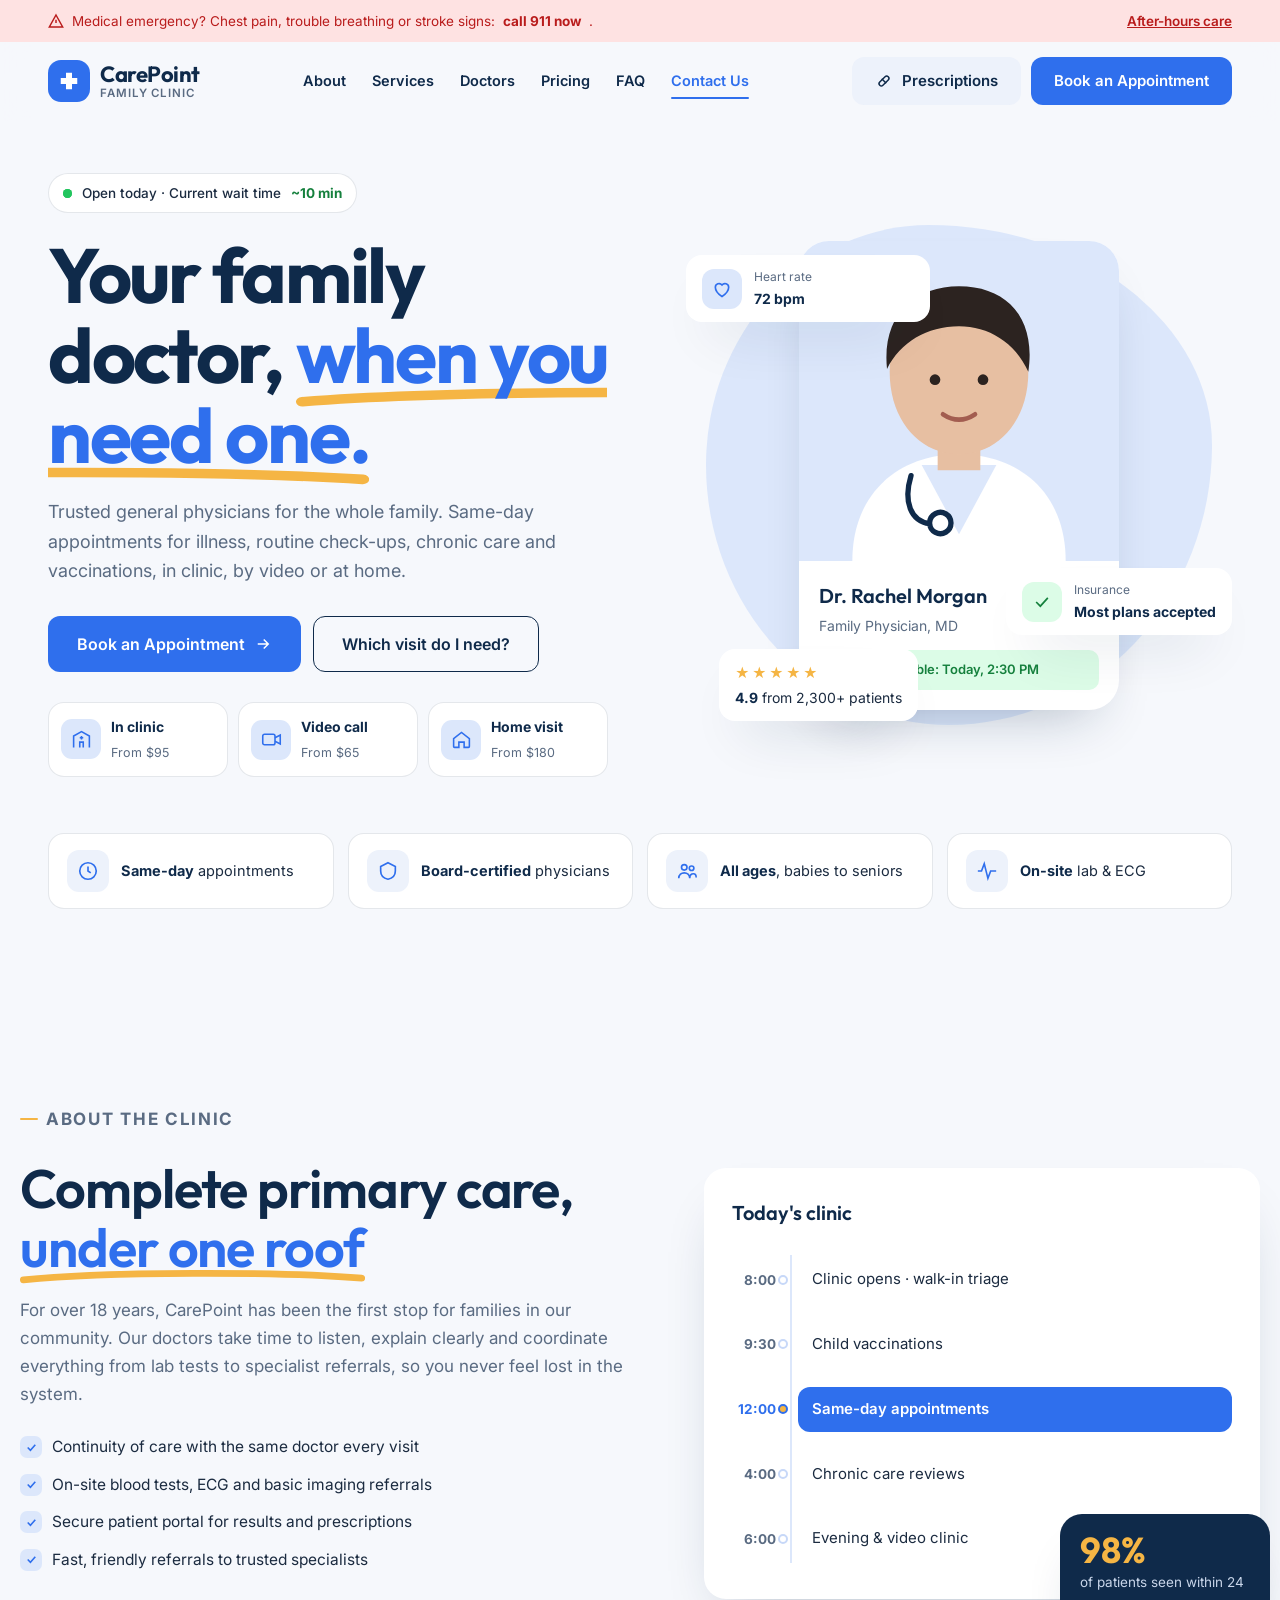
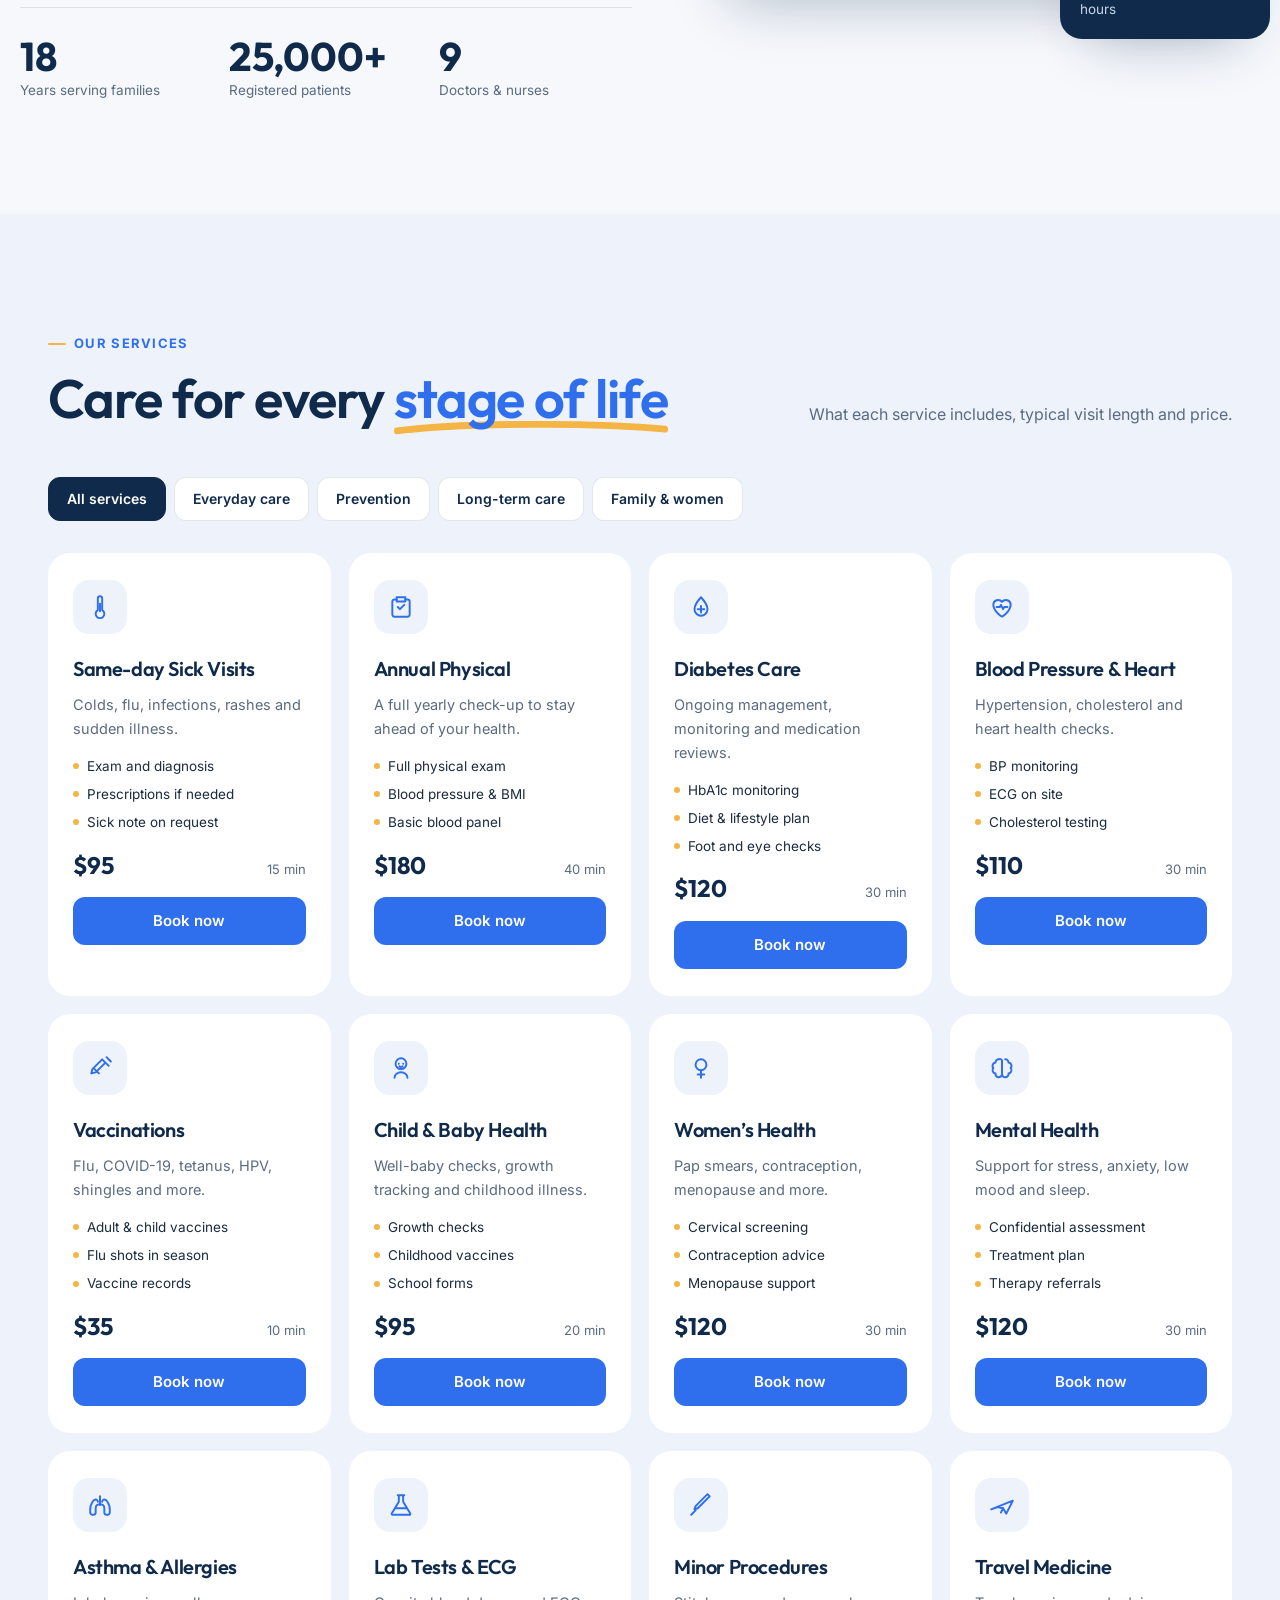
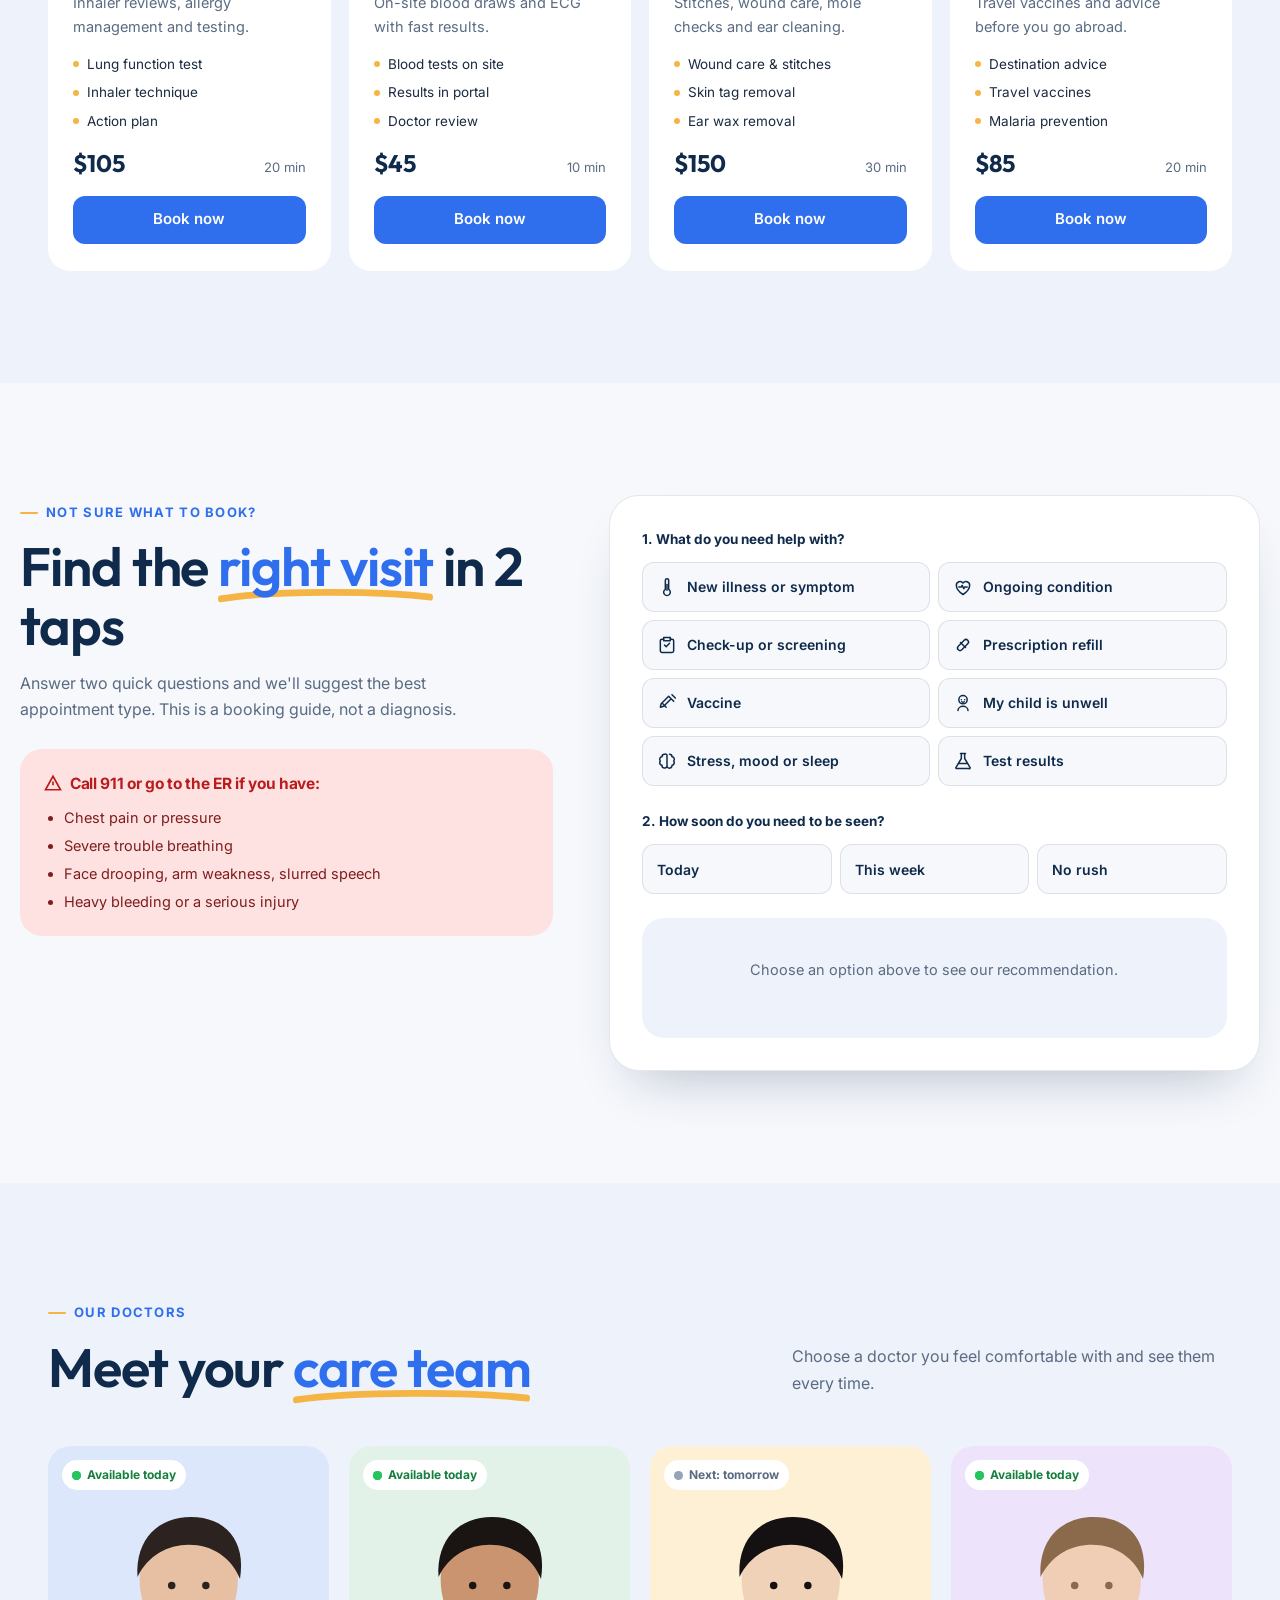
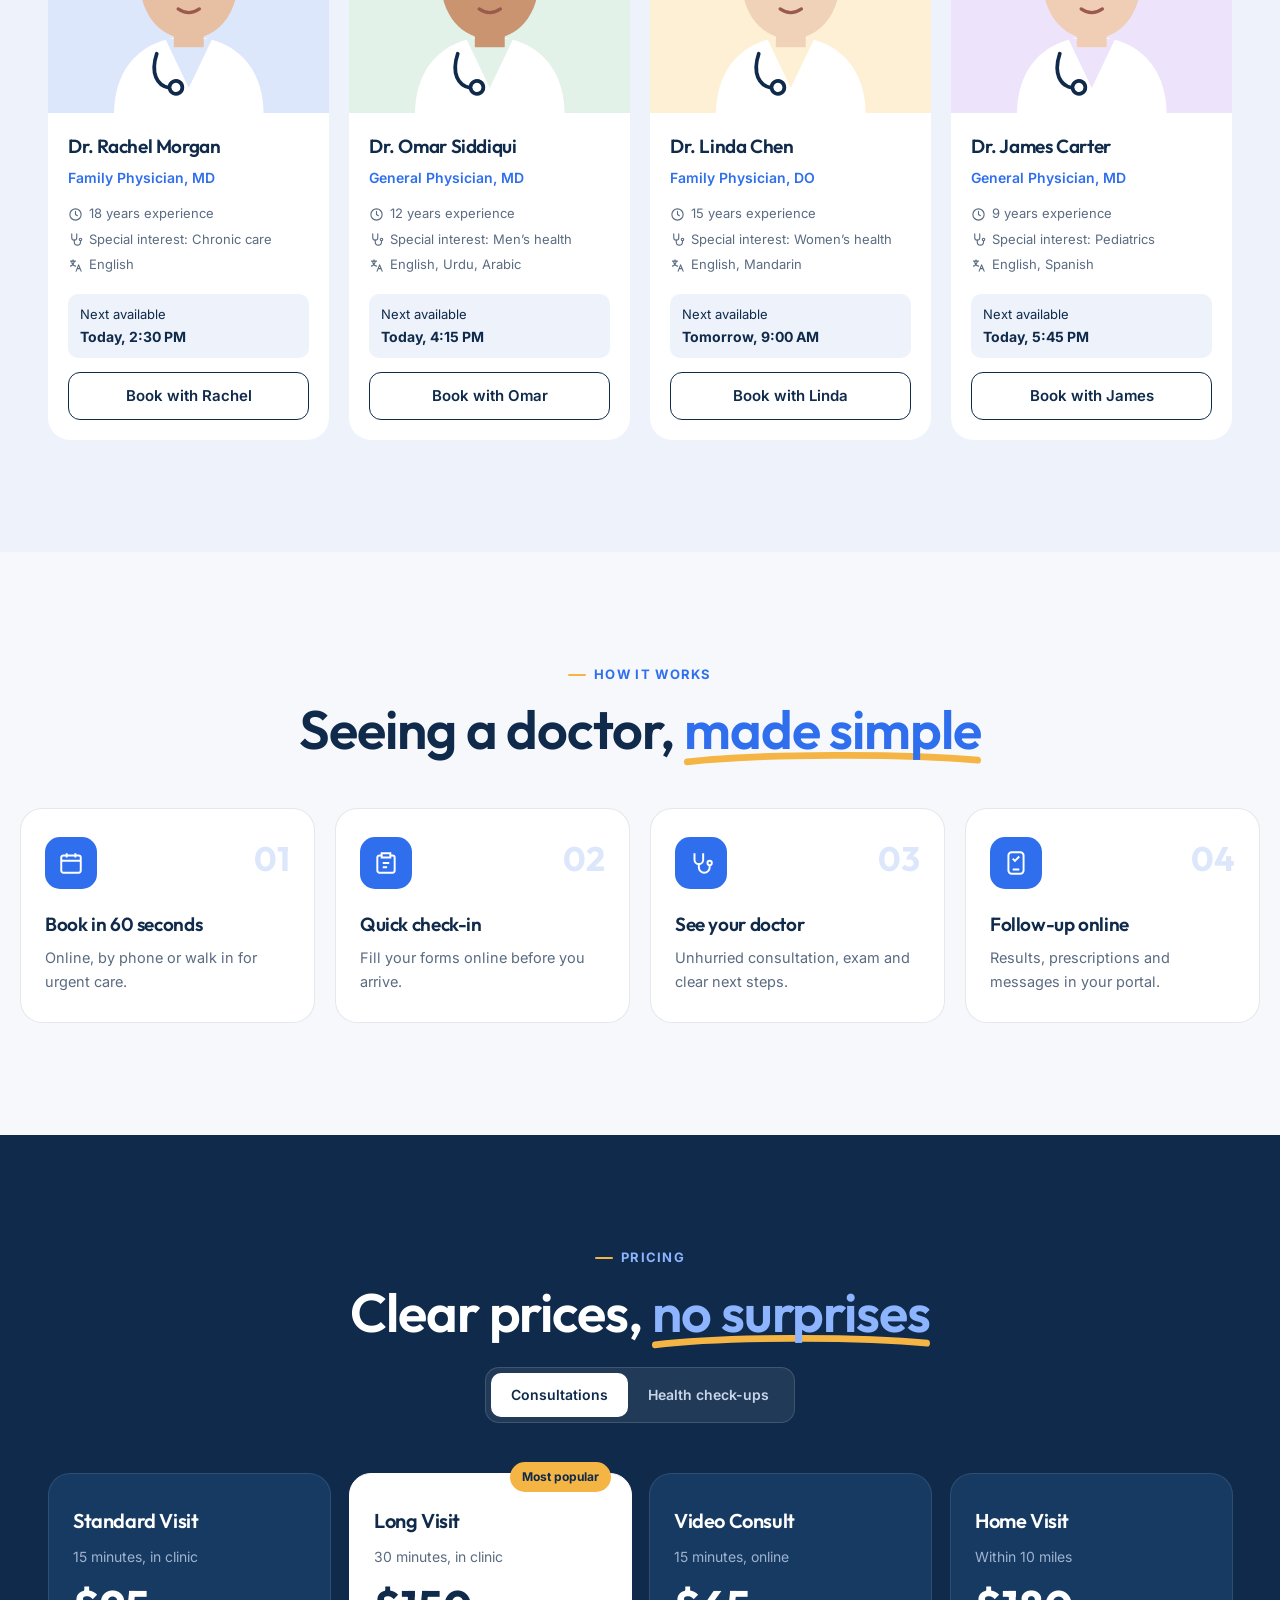
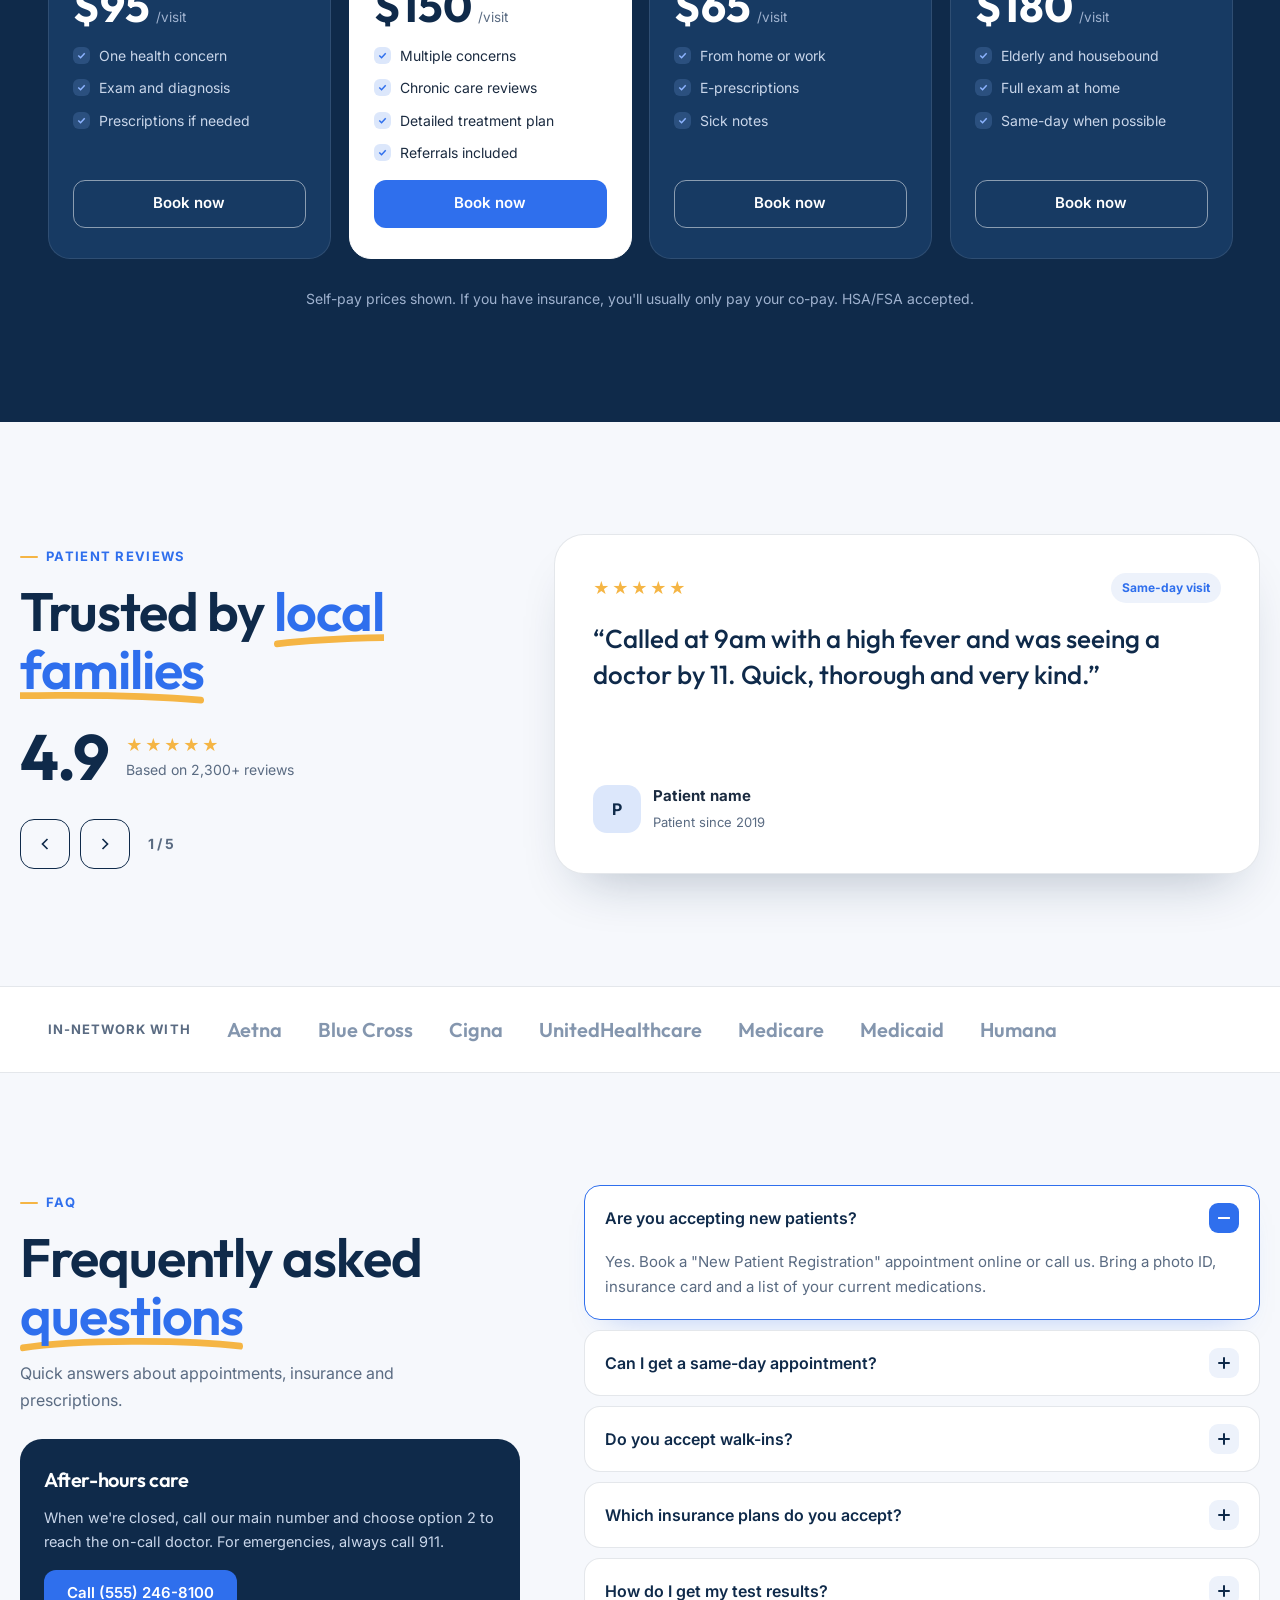
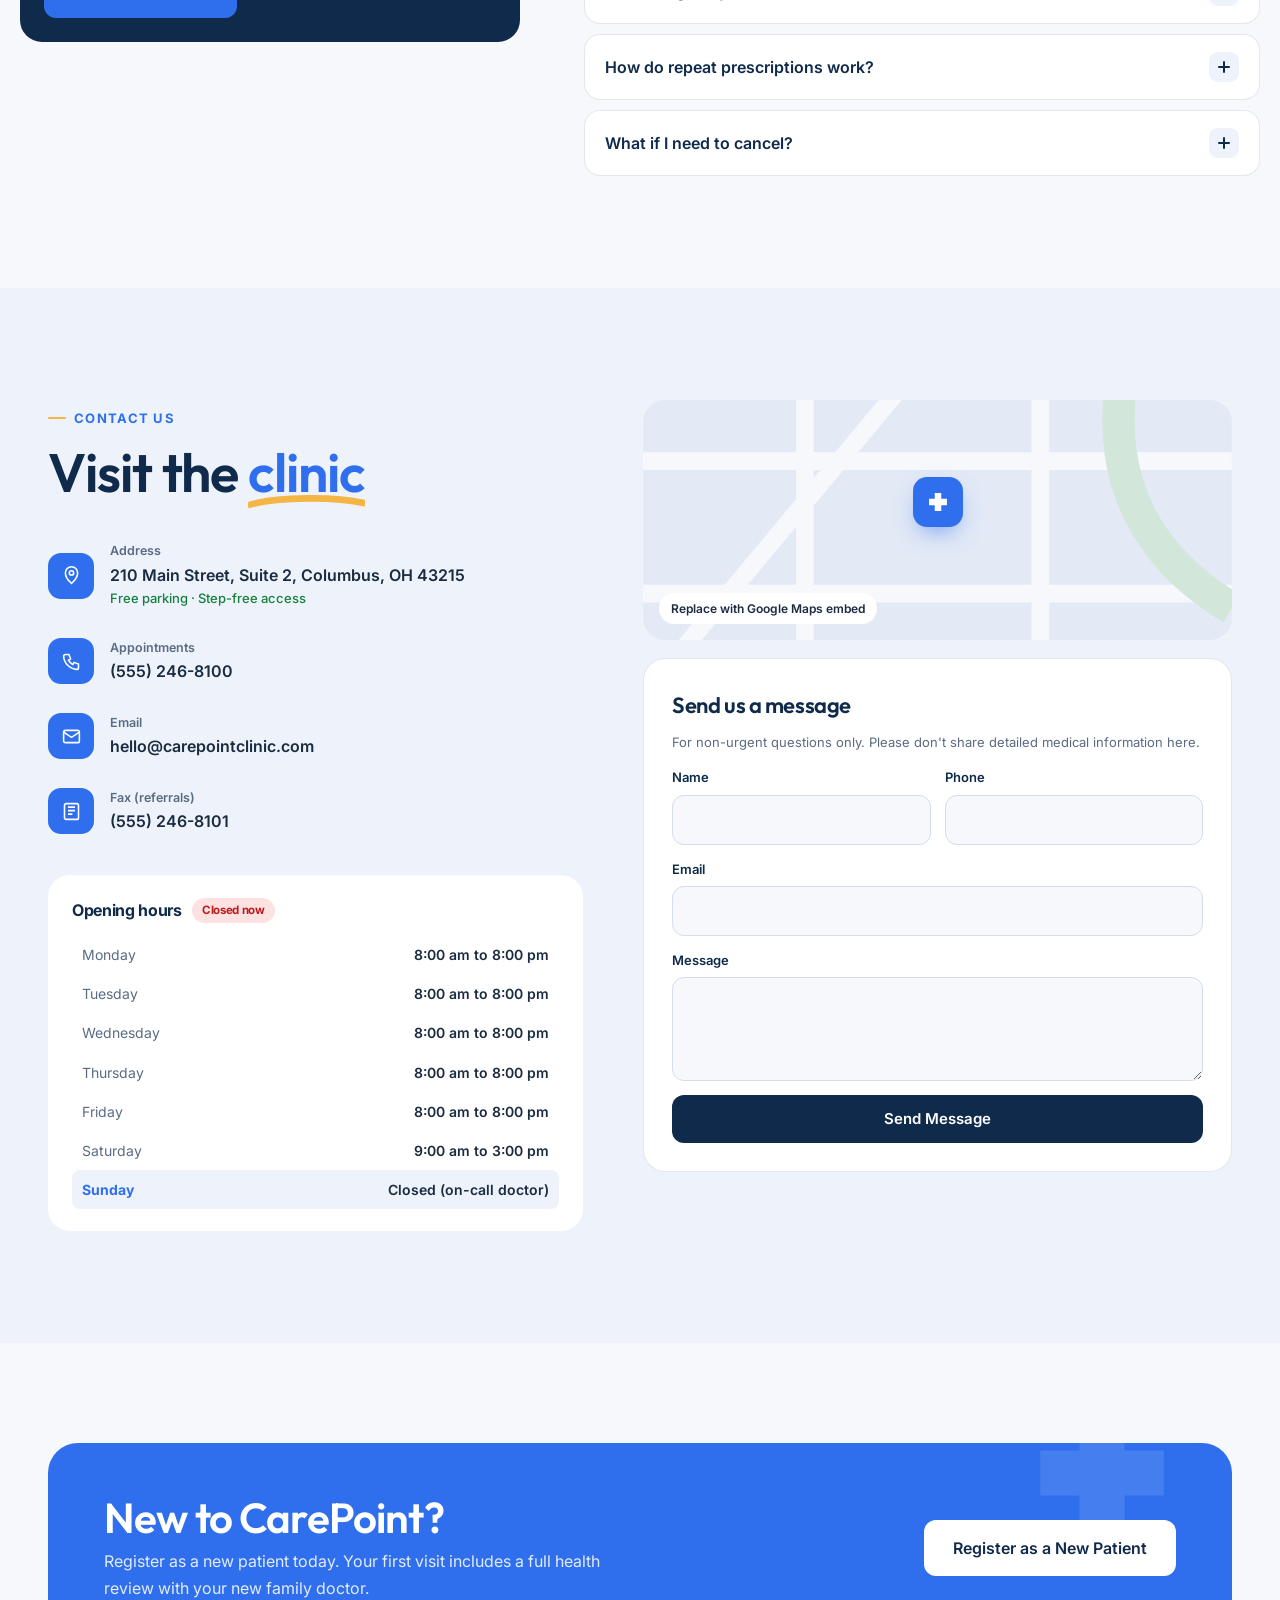
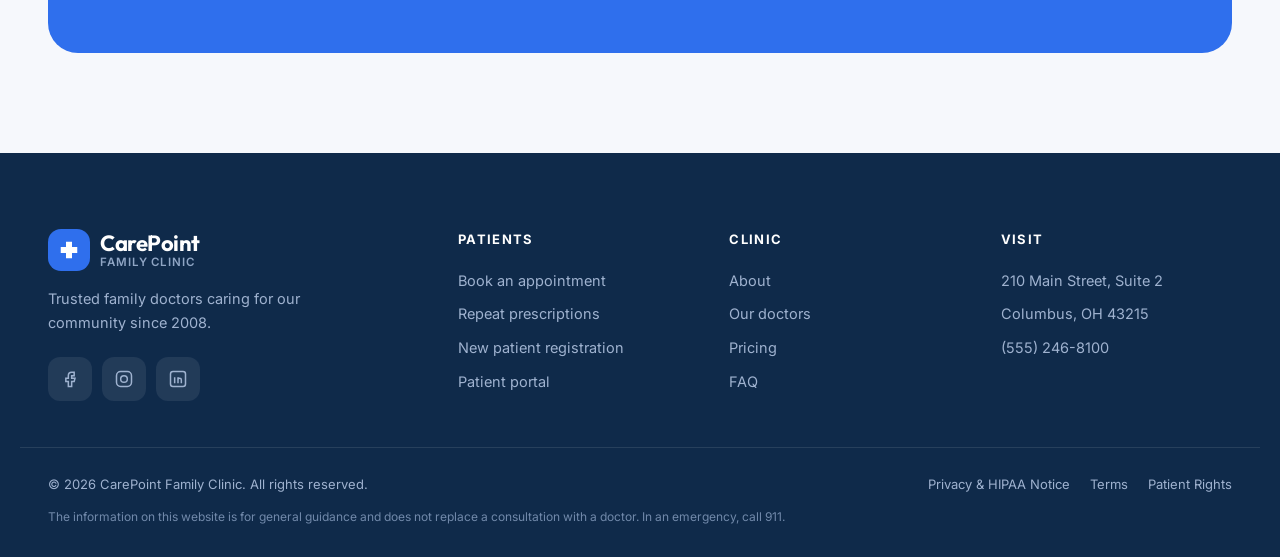
==== general-physician/index.html @ 886ba88b "Add landing pages" ====
<!doctype html>
<html lang="en">
<head>
<meta charset="utf-8">
<meta name="viewport" content="width=device-width, initial-scale=1">
<title>CarePoint Family Clinic | General Physician &amp; Family Doctor</title>
<meta name="description" content="Trusted family doctors for check-ups, illness, chronic conditions, vaccinations and health screenings. Same-day, video and home visit appointments.">
<meta name="theme-color" content="#0F2A4A">
<meta property="og:title" content="CarePoint Family Clinic | Your family doctor, when you need one">
<meta property="og:description" content="Same-day GP appointments in clinic, by video or at home.">
<meta property="og:type" content="website">
<link rel="preconnect" href="https://fonts.googleapis.com">
<link rel="preconnect" href="https://fonts.gstatic.com" crossorigin>
<link href="https://fonts.googleapis.com/css2?family=Outfit:wght@500;600;700&family=Inter:wght@400;500;600;700&display=swap" rel="stylesheet">
<link rel="stylesheet" href="style.css">
<script type="application/ld+json">
{
  "@context": "https://schema.org",
  "@type": "MedicalClinic",
  "medicalSpecialty": "PrimaryCare",
  "name": "CarePoint Family Clinic",
  "telephone": "+1-555-246-8100",
  "email": "hello@carepointclinic.com",
  "address": {"@type": "PostalAddress","streetAddress": "210 Main Street, Suite 2","addressLocality": "Columbus","addressRegion": "OH","postalCode": "43215","addressCountry": "US"},
  "openingHours": ["Mo-Fr 08:00-20:00","Sa 09:00-15:00"],
  "priceRange": "$$"
}
</script>
</head>
<body>
<a href="#main" class="skip">Skip to content</a>

<!-- ===== EMERGENCY BAR ===== -->
<div class="ebar" role="note">
  <div class="container ebar__inner">
    <p><svg width="16" height="16" viewBox="0 0 24 24" fill="none" stroke="currentColor" stroke-width="2.2" aria-hidden="true"><path d="M12 3l10 18H2Z"/><path d="M12 10v5M12 18h.01"/></svg> Medical emergency? Chest pain, trouble breathing or stroke signs: <strong>call 911 now</strong>.</p>
    <a href="#after-hours" class="ebar__link">After-hours care</a>
  </div>
</div>

<!-- ===== NAVBAR ===== -->
<header class="nav" id="nav">
  <div class="container nav__inner">
    <a href="#top" class="logo" aria-label="CarePoint Family Clinic home">
      <span class="logo__mark" aria-hidden="true"><svg viewBox="0 0 32 32"><path d="M12 5h8v7h7v8h-7v7h-8v-7H5v-8h7Z" fill="currentColor"/></svg></span>
      <span class="logo__text">CarePoint<small>Family Clinic</small></span>
    </a>
    <nav class="menu" id="menu" aria-label="Main">
      <a href="#about">About</a>
      <a href="#services">Services</a>
      <a href="#doctors">Doctors</a>
      <a href="#packages">Pricing</a>
      <a href="#faq">FAQ</a>
      <a href="#contact">Contact Us</a>
      <div class="menu__foot">
        <button type="button" class="btn btn--blue btn--block" data-book>Book an Appointment</button>
        <button type="button" class="btn btn--line btn--block" data-rx>Request Prescription</button>
        <a href="tel:+15552468100" class="btn btn--ghost btn--block">Call (555) 246-8100</a>
      </div>
    </nav>
    <div class="nav__right">
      <button type="button" class="btn btn--ghost nav__rx" data-rx>
        <svg width="18" height="18" viewBox="0 0 24 24" fill="none" stroke="currentColor" stroke-width="2" aria-hidden="true"><rect x="4" y="9" width="16" height="6" rx="3" transform="rotate(-45 12 12)"/><path d="M9 9l6 6"/></svg>
        Prescriptions
      </button>
      <button type="button" class="btn btn--blue nav__cta" data-book>Book an Appointment</button>
      <button type="button" class="burger" id="burger" aria-label="Open menu" aria-expanded="false" aria-controls="menu"><span></span><span></span><span></span></button>
    </div>
  </div>
</header>

<main id="main">

<!-- ===== HERO ===== -->
<section class="hero" id="top">
  <div class="container hero__grid">
    <div class="hero__copy">
      <p class="status fade d1"><span class="live" aria-hidden="true"></span> Open today · Current wait time <strong id="waitTime">~15 min</strong></p>
      <h1 class="fade d2">Your family doctor, <span class="u">when you need one.</span></h1>
      <p class="lead fade d3">Trusted general physicians for the whole family. Same-day appointments for illness, routine check-ups, chronic care and vaccinations, in clinic, by video or at home.</p>
      <div class="hero__btns fade d4">
        <button type="button" class="btn btn--blue btn--lg" data-book>Book an Appointment
          <svg width="18" height="18" viewBox="0 0 24 24" fill="none" stroke="currentColor" stroke-width="2" aria-hidden="true"><path d="M5 12h14M13 6l6 6-6 6"/></svg>
        </button>
        <a href="#helper" class="btn btn--line btn--lg">Which visit do I need?</a>
      </div>
      <div class="modes fade d4">
        <button type="button" class="mode" data-book data-mode="In clinic"><span class="mode__ic"><svg viewBox="0 0 24 24" fill="none" stroke="currentColor" stroke-width="1.8" aria-hidden="true"><path d="M3 21V8l9-5 9 5v13"/><path d="M10 21v-6h4v6M12 8v4M10 10h4"/></svg></span><span><strong>In clinic</strong><small>From $95</small></span></button>
        <button type="button" class="mode" data-book data-mode="Video call"><span class="mode__ic"><svg viewBox="0 0 24 24" fill="none" stroke="currentColor" stroke-width="1.8" aria-hidden="true"><rect x="2" y="6" width="14" height="12" rx="2"/><path d="M16 10l6-3v10l-6-3"/></svg></span><span><strong>Video call</strong><small>From $65</small></span></button>
        <button type="button" class="mode" data-book data-mode="Home visit"><span class="mode__ic"><svg viewBox="0 0 24 24" fill="none" stroke="currentColor" stroke-width="1.8" aria-hidden="true"><path d="M3 11l9-7 9 7v9a1 1 0 0 1-1 1h-5v-6h-6v6H4a1 1 0 0 1-1-1Z"/></svg></span><span><strong>Home visit</strong><small>From $180</small></span></button>
      </div>
    </div>

    <div class="hero__art fade d3" aria-hidden="true">
      <div class="hero__bg"></div>
      <div class="doc-card">
        <div class="doc-card__photo">
          <svg viewBox="0 0 240 240">
            <rect width="240" height="240" fill="#DCE7FB"/>
            <path d="M40 240c0-52 36-80 80-80s80 28 80 80Z" fill="#fff"/>
            <path d="M92 168l28 52 28-52" fill="#DCE7FB"/>
            <path d="M104 150h32v22h-32Z" fill="#E7BFA2"/>
            <path d="M120 40c-32 0-52 24-52 58 0 38 24 62 52 62s52-24 52-62c0-34-20-58-52-58Z" fill="#E7BFA2"/>
            <path d="M66 96c-4-40 20-62 54-62 36 0 58 24 52 64-10-22-30-34-52-34-24 0-44 12-54 32Z" fill="#2C2320"/>
            <circle cx="102" cy="104" r="4" fill="#2C2320"/><circle cx="138" cy="104" r="4" fill="#2C2320"/>
            <path d="M108 130q12 8 24 0" stroke="#A35D50" stroke-width="3.5" fill="none" stroke-linecap="round"/>
            <path d="M84 176c-6 20 0 34 14 36M98 212a8 8 0 1 0 0-1" stroke="#0F2A4A" stroke-width="4" fill="none" stroke-linecap="round"/>
          </svg>
          <img class="photo" src="https://images.unsplash.com/photo-1638202993928-7267aad84c31?auto=format&fit=crop&q=80&w=700" alt="Family doctor holding a stethoscope" loading="lazy" decoding="async" onerror="this.remove()">
        </div>
        <div class="doc-card__body">
          <strong>Dr. Rachel Morgan</strong><span>Family Physician, MD</span>
          <p class="avail"><span class="live" aria-hidden="true"></span> Next available: Today, 2:30 PM</p>
        </div>
      </div>
      <div class="fcard fcard--a floatA"><span class="fcard__ic"><svg width="20" height="20" viewBox="0 0 24 24" fill="none" stroke="currentColor" stroke-width="2"><path d="M12 21s-8-5-8-11a4.5 4.5 0 0 1 8-2.8A4.5 4.5 0 0 1 20 10c0 6-8 11-8 11Z"/></svg></span><span><small>Heart rate</small><strong>72 bpm</strong></span>
        <svg class="ecg" viewBox="0 0 120 30"><path d="M0 15h30l6-10 6 20 6-14 4 4h68" fill="none" stroke="#2F6FED" stroke-width="2.2" stroke-linejoin="round"/></svg>
      </div>
      <div class="fcard fcard--b floatB"><span class="fcard__ic fcard__ic--green"><svg width="20" height="20" viewBox="0 0 24 24" fill="none" stroke="currentColor" stroke-width="2"><path d="M5 12l5 5 9-10"/></svg></span><span><small>Insurance</small><strong>Most plans accepted</strong></span></div>
      <div class="fcard fcard--c floatA"><span class="stars">★★★★★</span><span><strong>4.9</strong> from 2,300+ patients</span></div>
    </div>
  </div>

  <div class="container">
    <ul class="trust reveal">
      <li><span class="trust__ic"><svg viewBox="0 0 24 24" fill="none" stroke="currentColor" stroke-width="1.8" aria-hidden="true"><circle cx="12" cy="12" r="9"/><path d="M12 7v5l3 2"/></svg></span><span><strong>Same-day</strong> appointments</span></li>
      <li><span class="trust__ic"><svg viewBox="0 0 24 24" fill="none" stroke="currentColor" stroke-width="1.8" aria-hidden="true"><path d="M12 3l8 4v5c0 5-3.5 8-8 9-4.5-1-8-4-8-9V7l8-4Z"/></svg></span><span><strong>Board-certified</strong> physicians</span></li>
      <li><span class="trust__ic"><svg viewBox="0 0 24 24" fill="none" stroke="currentColor" stroke-width="1.8" aria-hidden="true"><circle cx="9" cy="8" r="3"/><circle cx="17" cy="9" r="2.5"/><path d="M3 20c0-4 3-6 6-6s6 2 6 6M15 20c0-3 1.5-5 4-5s3 1.5 3 4"/></svg></span><span><strong>All ages</strong>, babies to seniors</span></li>
      <li><span class="trust__ic"><svg viewBox="0 0 24 24" fill="none" stroke="currentColor" stroke-width="1.8" aria-hidden="true"><path d="M2 12h4l3-8 4 16 3-8h6"/></svg></span><span><strong>On-site</strong> lab &amp; ECG</span></li>
    </ul>
  </div>
</section>

<!-- ===== ABOUT ===== -->
<section class="section container about" id="about">
  <div class="about__copy reveal">
    <p class="eyebrow">About the clinic</p>
    <h2>Complete primary care, <span class="u">under one roof</span></h2>
    <p>For over 18 years, CarePoint has been the first stop for families in our community. Our doctors take time to listen, explain clearly and coordinate everything from lab tests to specialist referrals, so you never feel lost in the system.</p>
    <ul class="checks">
      <li>Continuity of care with the same doctor every visit</li>
      <li>On-site blood tests, ECG and basic imaging referrals</li>
      <li>Secure patient portal for results and prescriptions</li>
      <li>Fast, friendly referrals to trusted specialists</li>
    </ul>
    <div class="about__nums">
      <div><strong data-count="18">0</strong><span>Years serving families</span></div>
      <div><strong data-count="25000" data-suffix="+">0</strong><span>Registered patients</span></div>
      <div><strong data-count="9">0</strong><span>Doctors &amp; nurses</span></div>
    </div>
  </div>
  <div class="about__visual reveal" aria-hidden="true">
    <div class="about__card about__card--main">
      <div class="about__banner"><img class="photo" src="https://images.unsplash.com/photo-1758691463331-2ac00e6f676f?auto=format&fit=crop&q=80&w=1000" alt="Doctor examining a young boy with his mother present" loading="lazy" decoding="async" onerror="this.parentNode.remove()"></div>
      <p class="about__card-t">Today's clinic</p>
      <ul class="timeline">
        <li><span>8:00</span><p>Clinic opens · walk-in triage</p></li>
        <li><span>9:30</span><p>Child vaccinations</p></li>
        <li class="now"><span>12:00</span><p>Same-day appointments</p></li>
        <li><span>4:00</span><p>Chronic care reviews</p></li>
        <li><span>6:00</span><p>Evening &amp; video clinic</p></li>
      </ul>
    </div>
    <div class="about__card about__card--mini floatB"><strong>98%</strong><span>of patients seen within 24 hours</span></div>
  </div>
</section>

<!-- ===== SERVICES ===== -->
<section class="section section--tint" id="services">
  <div class="container">
    <div class="head head--split reveal">
      <div><p class="eyebrow">Our services</p><h2>Care for every <span class="u">stage of life</span></h2></div>
      <p class="sub">What each service includes, typical visit length and price.</p>
    </div>
    <div class="tabs reveal" role="tablist" aria-label="Filter services" id="tabs">
      <button type="button" role="tab" aria-selected="true" data-filter="all">All services</button>
      <button type="button" role="tab" aria-selected="false" data-filter="everyday">Everyday care</button>
      <button type="button" role="tab" aria-selected="false" data-filter="prevent">Prevention</button>
      <button type="button" role="tab" aria-selected="false" data-filter="chronic">Long-term care</button>
      <button type="button" role="tab" aria-selected="false" data-filter="family">Family &amp; women</button>
    </div>
    <div class="sgrid" id="sgrid"></div>
  </div>
</section>

<!-- ===== HELPER: WHICH APPOINTMENT ===== -->
<section class="section container" id="helper">
  <div class="helper reveal">
    <div class="helper__intro">
      <p class="eyebrow">Not sure what to book?</p>
      <h2>Find the <span class="u">right visit</span> in 2 taps</h2>
      <p class="sub">Answer two quick questions and we'll suggest the best appointment type. This is a booking guide, not a diagnosis.</p>
      <div class="redflag">
        <h3><svg width="18" height="18" viewBox="0 0 24 24" fill="none" stroke="currentColor" stroke-width="2.2" aria-hidden="true"><path d="M12 3l10 18H2Z"/><path d="M12 10v5M12 18h.01"/></svg> Call 911 or go to the ER if you have:</h3>
        <ul><li>Chest pain or pressure</li><li>Severe trouble breathing</li><li>Face drooping, arm weakness, slurred speech</li><li>Heavy bleeding or a serious injury</li></ul>
      </div>
    </div>
    <div class="helper__box" id="helperBox">
      <p class="label">1. What do you need help with?</p>
      <div class="opts" id="needOpts"></div>
      <p class="label label--mt">2. How soon do you need to be seen?</p>
      <div class="opts opts--3" id="urgOpts"></div>
      <div class="result" id="helperResult" aria-live="polite">
        <p class="result__empty">Choose an option above to see our recommendation.</p>
      </div>
    </div>
  </div>
</section>

<!-- ===== DOCTORS ===== -->
<section class="section section--tint" id="doctors">
  <div class="container">
    <div class="head head--split reveal">
      <div><p class="eyebrow">Our doctors</p><h2>Meet your <span class="u">care team</span></h2></div>
      <p class="sub">Choose a doctor you feel comfortable with and see them every time.</p>
    </div>
    <div class="docs" id="docGrid"></div>
  </div>
</section>

<!-- ===== HOW IT WORKS ===== -->
<section class="section container" id="how">
  <div class="head center reveal">
    <p class="eyebrow">How it works</p>
    <h2>Seeing a doctor, <span class="u">made simple</span></h2>
  </div>
  <ol class="how">
    <li class="reveal"><span class="how__ic"><svg viewBox="0 0 24 24" fill="none" stroke="currentColor" stroke-width="1.8" aria-hidden="true"><rect x="3" y="5" width="18" height="16" rx="2"/><path d="M3 10h18M8 3v4M16 3v4"/></svg></span><h3>Book in 60 seconds</h3><p>Online, by phone or walk in for urgent care.</p></li>
    <li class="reveal"><span class="how__ic"><svg viewBox="0 0 24 24" fill="none" stroke="currentColor" stroke-width="1.8" aria-hidden="true"><path d="M8 3h8v4H8Z"/><path d="M16 5h2a2 2 0 0 1 2 2v12a2 2 0 0 1-2 2H6a2 2 0 0 1-2-2V7a2 2 0 0 1 2-2h2M9 12h6M9 16h4"/></svg></span><h3>Quick check-in</h3><p>Fill your forms online before you arrive.</p></li>
    <li class="reveal"><span class="how__ic"><svg viewBox="0 0 24 24" fill="none" stroke="currentColor" stroke-width="1.8" aria-hidden="true"><path d="M6 3v6a4 4 0 0 0 8 0V3"/><path d="M10 13v3a5 5 0 0 0 10 0v-2"/><circle cx="20" cy="12" r="2"/></svg></span><h3>See your doctor</h3><p>Unhurried consultation, exam and clear next steps.</p></li>
    <li class="reveal"><span class="how__ic"><svg viewBox="0 0 24 24" fill="none" stroke="currentColor" stroke-width="1.8" aria-hidden="true"><rect x="5" y="2" width="14" height="20" rx="3"/><path d="M9 18h6M9 8l2 2 4-4"/></svg></span><h3>Follow-up online</h3><p>Results, prescriptions and messages in your portal.</p></li>
  </ol>
</section>

<!-- ===== PACKAGES / PRICING ===== -->
<section class="section section--navy" id="packages">
  <div class="container">
    <div class="head center reveal">
      <p class="eyebrow eyebrow--light">Pricing</p>
      <h2>Clear prices, <span class="u u--light">no surprises</span></h2>
      <div class="toggle" role="group" aria-label="Price type">
        <button type="button" class="active" data-ptab="visits" aria-pressed="true">Consultations</button>
        <button type="button" data-ptab="checks" aria-pressed="false">Health check-ups</button>
      </div>
    </div>
    <div class="plans" id="plans"></div>
    <p class="plans__note reveal">Self-pay prices shown. If you have insurance, you'll usually only pay your co-pay. HSA/FSA accepted.</p>
  </div>
</section>

<!-- ===== TESTIMONIALS ===== -->
<!-- NOTE: sample reviews for layout. Replace with real, verified patient reviews before launch. -->
<section class="section container" id="reviews">
  <div class="reviews">
    <div class="reviews__intro reveal">
      <p class="eyebrow">Patient reviews</p>
      <h2>Trusted by <span class="u">local families</span></h2>
      <div class="score">
        <strong>4.9</strong>
        <div><span class="stars">★★★★★</span><small>Based on 2,300+ reviews</small></div>
      </div>
      <div class="rev-ctrl">
        <button type="button" class="round" id="prev" aria-label="Previous review"><svg width="20" height="20" viewBox="0 0 24 24" fill="none" stroke="currentColor" stroke-width="2" aria-hidden="true"><path d="M15 6l-6 6 6 6"/></svg></button>
        <button type="button" class="round" id="next" aria-label="Next review"><svg width="20" height="20" viewBox="0 0 24 24" fill="none" stroke="currentColor" stroke-width="2" aria-hidden="true"><path d="M9 6l6 6-6 6"/></svg></button>
        <span class="rev-count" id="revCount" aria-live="polite">1 / 5</span>
      </div>
    </div>
    <div class="rev-stage reveal" id="revStage"></div>
  </div>
</section>

<!-- ===== INSURANCE ===== -->
<div class="insure">
  <div class="container insure__inner">
    <p>In-network with</p>
    <ul><li>Aetna</li><li>Blue Cross</li><li>Cigna</li><li>UnitedHealthcare</li><li>Medicare</li><li>Medicaid</li><li>Humana</li></ul>
  </div>
</div>

<!-- ===== FAQ ===== -->
<section class="section container faq" id="faq">
  <div class="faq__intro reveal">
    <p class="eyebrow">FAQ</p>
    <h2>Frequently asked <span class="u">questions</span></h2>
    <p class="sub">Quick answers about appointments, insurance and prescriptions.</p>
    <div class="faq__card" id="after-hours">
      <h3>After-hours care</h3>
      <p>When we're closed, call our main number and choose option 2 to reach the on-call doctor. For emergencies, always call 911.</p>
      <a href="tel:+15552468100" class="btn btn--blue">Call (555) 246-8100</a>
    </div>
  </div>
  <div class="faq__list reveal" id="faqList"></div>
</section>

<!-- ===== CONTACT ===== -->
<section class="section section--tint" id="contact">
  <div class="container contact">
    <div class="contact__info reveal">
      <p class="eyebrow">Contact us</p>
      <h2>Visit the <span class="u">clinic</span></h2>
      <ul class="info">
        <li><span class="info__ic"><svg viewBox="0 0 24 24" fill="none" stroke="currentColor" stroke-width="1.8" aria-hidden="true"><path d="M12 21s-7-6.2-7-12a7 7 0 0 1 14 0c0 5.8-7 12-7 12Z"/><circle cx="12" cy="9" r="2.5"/></svg></span><span><small>Address</small>210 Main Street, Suite 2, Columbus, OH 43215<em>Free parking · Step-free access</em></span></li>
        <li><span class="info__ic"><svg viewBox="0 0 24 24" fill="none" stroke="currentColor" stroke-width="1.8" aria-hidden="true"><path d="M5 4h4l2 5-2.5 1.5a11 11 0 0 0 5 5L15 13l5 2v4a2 2 0 0 1-2 2A16 16 0 0 1 3 6a2 2 0 0 1 2-2Z"/></svg></span><span><small>Appointments</small><a href="tel:+15552468100">(555) 246-8100</a></span></li>
        <li><span class="info__ic"><svg viewBox="0 0 24 24" fill="none" stroke="currentColor" stroke-width="1.8" aria-hidden="true"><rect x="3" y="5" width="18" height="14" rx="2"/><path d="M3 7l9 6 9-6"/></svg></span><span><small>Email</small><a href="mailto:hello@carepointclinic.com">hello@carepointclinic.com</a></span></li>
        <li><span class="info__ic"><svg viewBox="0 0 24 24" fill="none" stroke="currentColor" stroke-width="1.8" aria-hidden="true"><rect x="4" y="3" width="16" height="18" rx="2"/><path d="M8 7h8M8 11h8M8 15h5"/></svg></span><span><small>Fax (referrals)</small>(555) 246-8101</span></li>
      </ul>
      <div class="hours">
        <h3>Opening hours <span class="open-now" id="openNow"></span></h3>
        <dl id="hoursList">
          <div data-day="1"><dt>Monday</dt><dd>8:00 am to 8:00 pm</dd></div>
          <div data-day="2"><dt>Tuesday</dt><dd>8:00 am to 8:00 pm</dd></div>
          <div data-day="3"><dt>Wednesday</dt><dd>8:00 am to 8:00 pm</dd></div>
          <div data-day="4"><dt>Thursday</dt><dd>8:00 am to 8:00 pm</dd></div>
          <div data-day="5"><dt>Friday</dt><dd>8:00 am to 8:00 pm</dd></div>
          <div data-day="6"><dt>Saturday</dt><dd>9:00 am to 3:00 pm</dd></div>
          <div data-day="0"><dt>Sunday</dt><dd>Closed (on-call doctor)</dd></div>
        </dl>
      </div>
    </div>
    <div class="contact__side reveal">
      <div class="map" role="img" aria-label="Map placeholder">
        <svg viewBox="0 0 400 240" preserveAspectRatio="xMidYMid slice" aria-hidden="true"><rect width="400" height="240" fill="#E3EAF6"/><path d="M0 80H400M0 170H400M110 0V240M270 0V240M0 240L200 0" stroke="#F6F8FC" stroke-width="12" fill="none"/><path d="M330 0Q300 120 400 180" stroke="#D3E6DA" stroke-width="22" fill="none"/></svg>
        <span class="map__pin"><svg viewBox="0 0 32 32" aria-hidden="true"><path d="M12 5h8v7h7v8h-7v7h-8v-7H5v-8h7Z" fill="currentColor"/></svg></span>
        <span class="map__label">Replace with Google Maps embed</span>
      </div>
      <form class="form" id="contactForm" novalidate>
        <h3 class="full">Send us a message</h3>
        <p class="form__hint full">For non-urgent questions only. Please don't share detailed medical information here.</p>
        <label>Name<input type="text" name="name" required autocomplete="name"><span class="err">Please enter your name</span></label>
        <label>Phone<input type="tel" name="phone" autocomplete="tel"></label>
        <label class="full">Email<input type="email" name="email" required autocomplete="email"><span class="err">Please enter a valid email</span></label>
        <label class="full">Message<textarea name="message" rows="4" required></textarea><span class="err">Please add a short message</span></label>
        <button type="submit" class="btn btn--navy btn--block full">Send Message</button>
        <p class="form__ok full" hidden role="status">Thanks! Our front desk will reply within one business day.</p>
      </form>
    </div>
  </div>
</section>

<!-- ===== CTA ===== -->
<section class="container cta-wrap">
  <div class="cta reveal">
    <div class="cta__copy">
      <h2>New to CarePoint?</h2>
      <p>Register as a new patient today. Your first visit includes a full health review with your new family doctor.</p>
    </div>
    <div class="cta__btns">
      <button type="button" class="btn btn--white btn--lg" data-book data-reason="New Patient Registration">Register as a New Patient</button>
    </div>
  </div>
</section>

</main>

<!-- ===== FOOTER ===== -->
<footer class="footer">
  <div class="container footer__grid">
    <div class="footer__brand">
      <a href="#top" class="logo logo--light"><span class="logo__mark" aria-hidden="true"><svg viewBox="0 0 32 32"><path d="M12 5h8v7h7v8h-7v7h-8v-7H5v-8h7Z" fill="currentColor"/></svg></span><span class="logo__text">CarePoint<small>Family Clinic</small></span></a>
      <p>Trusted family doctors caring for our community since 2008.</p>
      <div class="socials">
        <a href="#" aria-label="Facebook"><svg viewBox="0 0 24 24" fill="none" stroke="currentColor" stroke-width="1.8" aria-hidden="true"><path d="M14 8h3V4h-3a4 4 0 0 0-4 4v3H7v4h3v6h4v-6h3l1-4h-4V8Z"/></svg></a>
        <a href="#" aria-label="Instagram"><svg viewBox="0 0 24 24" fill="none" stroke="currentColor" stroke-width="1.8" aria-hidden="true"><rect x="3" y="3" width="18" height="18" rx="5"/><circle cx="12" cy="12" r="4"/></svg></a>
        <a href="#" aria-label="LinkedIn"><svg viewBox="0 0 24 24" fill="none" stroke="currentColor" stroke-width="1.8" aria-hidden="true"><rect x="3" y="3" width="18" height="18" rx="3"/><path d="M8 10v7M8 7v.01M12 17v-4a2 2 0 0 1 4 0v4M12 10v7"/></svg></a>
      </div>
    </div>
    <div><h3>Patients</h3><ul><li><a href="#" data-book>Book an appointment</a></li><li><a href="#" data-rx>Repeat prescriptions</a></li><li><a href="#" data-book data-reason="New Patient Registration">New patient registration</a></li><li><a href="#">Patient portal</a></li></ul></div>
    <div><h3>Clinic</h3><ul><li><a href="#about">About</a></li><li><a href="#doctors">Our doctors</a></li><li><a href="#packages">Pricing</a></li><li><a href="#faq">FAQ</a></li></ul></div>
    <div><h3>Visit</h3><ul><li>210 Main Street, Suite 2</li><li>Columbus, OH 43215</li><li><a href="tel:+15552468100">(555) 246-8100</a></li></ul></div>
  </div>
  <div class="container footer__bottom">
    <p>© <span id="year">2026</span> CarePoint Family Clinic. All rights reserved.</p>
    <p class="footer__legal"><a href="#">Privacy &amp; HIPAA Notice</a><a href="#">Terms</a><a href="#">Patient Rights</a></p>
    <p class="footer__note">The information on this website is for general guidance and does not replace a consultation with a doctor. In an emergency, call 911.</p>
  </div>
</footer>

<div class="sticky-bar" id="stickyBar">
  <a href="tel:+15552468100" class="btn btn--line">Call</a>
  <button type="button" class="btn btn--blue" data-book>Book Appointment</button>
</div>
<button type="button" class="to-top" id="toTop" aria-label="Back to top"><svg width="20" height="20" viewBox="0 0 24 24" fill="none" stroke="currentColor" stroke-width="2" aria-hidden="true"><path d="M6 15l6-6 6 6"/></svg></button>

<!-- ===== PRESCRIPTION MODAL ===== -->
<div class="modal" id="rxModal" hidden>
  <div class="modal__overlay" data-close></div>
  <div class="modal__box modal__box--sm" role="dialog" aria-modal="true" aria-labelledby="rxTitle">
    <button type="button" class="modal__close" data-close aria-label="Close"><svg width="20" height="20" viewBox="0 0 24 24" fill="none" stroke="currentColor" stroke-width="2" aria-hidden="true"><path d="M6 6l12 12M18 6L6 18"/></svg></button>
    <div class="modal__pad">
      <p class="eyebrow">Existing patients</p>
      <h2 id="rxTitle">Repeat <span class="u">prescription</span></h2>
      <p class="muted">Requests are usually ready within 2 working days. Controlled medicines may need a review appointment.</p>
      <form class="form form--plain" id="rxForm" novalidate>
        <label>Full name<input type="text" name="name" required autocomplete="name"><span class="err">Required</span></label>
        <label>Date of birth<input type="date" name="dob" required><span class="err">Required</span></label>
        <label class="full">Medication(s) needed<textarea name="meds" rows="3" required placeholder="Name, strength and dose, e.g. Metformin 500mg twice daily"></textarea><span class="err">Please list your medication</span></label>
        <label class="full">Pharmacy<select name="pharmacy" required><option value="">Choose pharmacy</option><option>Collect from clinic</option><option>CVS Main Street</option><option>Walgreens Downtown</option><option>Other (add in notes)</option></select><span class="err">Please choose a pharmacy</span></label>
        <label class="full">Phone<input type="tel" name="phone" required autocomplete="tel"><span class="err">Required</span></label>
        <button type="submit" class="btn btn--blue btn--block full">Submit Request</button>
        <p class="form__ok full" hidden role="status">Request received. We'll text you when your prescription is ready.</p>
      </form>
    </div>
  </div>
</div>

<!-- ===== BOOKING MODAL ===== -->
<div class="modal" id="bookModal" hidden>
  <div class="modal__overlay" data-close></div>
  <div class="modal__box" role="dialog" aria-modal="true" aria-labelledby="bookTitle">
    <button type="button" class="modal__close" data-close aria-label="Close booking"><svg width="20" height="20" viewBox="0 0 24 24" fill="none" stroke="currentColor" stroke-width="2" aria-hidden="true"><path d="M6 6l12 12M18 6L6 18"/></svg></button>
    <div class="modal__head">
      <p class="eyebrow">Book an appointment</p>
      <h2 id="bookTitle">See a <span class="u">doctor</span></h2>
      <ol class="steps" id="stepper" aria-label="Booking progress">
        <li class="active"><span>1</span><em>Visit</em></li><li><span>2</span><em>Doctor &amp; time</em></li><li><span>3</span><em>Details</em></li><li><span>4</span><em>Done</em></li>
      </ol>
    </div>
    <form id="bookForm" novalidate>
      <fieldset class="pane active" data-step="1">
        <legend class="label">Reason for visit</legend>
        <div class="choose" id="reasonGrid"></div>
        <p class="label label--mt">Appointment type</p>
        <div class="seg" id="modeSeg">
          <label><input type="radio" name="mode" value="In clinic" checked><span>In clinic</span></label>
          <label><input type="radio" name="mode" value="Video call"><span>Video call</span></label>
          <label><input type="radio" name="mode" value="Home visit"><span>Home visit</span></label>
        </div>
        <p class="step-err" id="err1" hidden>Please choose a reason for your visit.</p>
      </fieldset>

      <fieldset class="pane" data-step="2">
        <legend class="label">Choose your doctor</legend>
        <div class="dpick" id="docPick"></div>
        <p class="label label--mt">Date</p>
        <div class="dates" id="dates"></div>
        <p class="label">Available times</p>
        <div class="times" id="times"></div>
        <p class="step-err" id="err2" hidden>Please choose a date and time.</p>
      </fieldset>

      <fieldset class="pane form form--plain" data-step="3">
        <legend class="sr">Patient details</legend>
        <div class="full seg seg--2">
          <label><input type="radio" name="who" value="Myself" checked><span>For myself</span></label>
          <label><input type="radio" name="who" value="Family member"><span>For a family member</span></label>
        </div>
        <label>Patient full name<input type="text" name="name" required autocomplete="name"><span class="err">Required</span></label>
        <label>Date of birth<input type="date" name="dob" required><span class="err">Required</span></label>
        <label>Phone<input type="tel" name="phone" required autocomplete="tel"><span class="err">Required</span></label>
        <label>Email<input type="email" name="email" required autocomplete="email"><span class="err">Valid email required</span></label>
        <label class="full">Payment<select name="payment"><option>Insurance</option><option>Self-pay</option><option>Medicare / Medicaid</option></select></label>
        <label class="full">Briefly describe your symptoms (optional)<textarea name="notes" rows="3" placeholder="e.g. sore throat and fever for 3 days"></textarea></label>
        <label class="check full"><input type="checkbox" name="consent" required> I confirm this is not an emergency and agree to the cancellation policy.<span class="err">Please confirm to continue</span></label>
      </fieldset>

      <div class="pane done" data-step="4">
        <span class="done__ic"><svg width="34" height="34" viewBox="0 0 24 24" fill="none" stroke="currentColor" stroke-width="2.4" aria-hidden="true"><path d="M5 12l5 5 9-10"/></svg></span>
        <h3>You're booked in!</h3>
        <dl class="summary" id="summary"></dl>
        <p class="muted" id="doneNote"></p>
      </div>

      <div class="modal__foot">
        <button type="button" class="btn btn--line" id="backBtn" hidden>Back</button>
        <p class="modal__sel" id="selText"></p>
        <button type="button" class="btn btn--navy" id="nextBtn">Continue</button>
      </div>
    </form>
  </div>
</div>

<div class="toast" id="toast" role="status" aria-live="polite"></div>
<script src="script.js"></script>
</body>
</html>
---- general-physician/style.css ----
/* =========================================================
   CarePoint Family Clinic — styles
   1. Tokens 2. Base 3. Buttons 4. Header 5. Sections
   6. Forms & utilities 7. Modals 8. Animations 9. Responsive
   ========================================================= */

/* 1. Tokens */
:root{
  --bg:#F6F8FC; --tint:#EDF2FB; --white:#fff; --sky:#DCE7FB; --sky-2:#C7D8F8;
  --navy:#0F2A4A; --navy-2:#173A63; --blue:#2F6FED; --blue-dark:#2157C7;
  --green:#15803D; --green-bg:#DCFCE7; --amber:#F5B544; --red:#B91C1C; --red-bg:#FEE2E2;
  --text:#1B2B40; --muted:#5A6B82; --line:rgba(15,42,74,.11);
  --head:'Outfit', system-ui, sans-serif; --body:'Inter', system-ui, -apple-system, sans-serif;
  --r-xl:30px; --r-lg:22px; --r-md:16px; --r-sm:12px;
  --ease:cubic-bezier(.2,.7,.2,1);
  --shadow:0 28px 56px -28px rgba(15,42,74,.32);
  --nav-h:78px;
}

/* 2. Base */
*,*::before,*::after{box-sizing:border-box}
html{scroll-behavior:smooth;scroll-padding-top:calc(var(--nav-h) + 16px);-webkit-text-size-adjust:100%}
body{margin:0;background:var(--bg);color:var(--text);font-family:var(--body);font-size:16px;line-height:1.65;overflow-x:hidden;-webkit-font-smoothing:antialiased}
body.lock{overflow:hidden}
img,svg{display:block;max-width:100%}
a{color:inherit}
h1,h2,h3{margin:0;font-family:var(--head);color:var(--navy);letter-spacing:-.02em;font-weight:600}
p{margin:0}
button{font:inherit}
.container{width:100%;max-width:1240px;margin:0 auto;padding:0 28px}
.section{padding:112px 0}
.section--tint{background:var(--tint)}
.section--navy{background:var(--navy);color:#C9D6EA}
.section--navy h2,.section--navy h3{color:var(--white)}
h2{font-size:clamp(34px,4.4vw,54px);line-height:1.08}
.u{color:var(--blue);background:url("data:image/svg+xml,%3Csvg xmlns='http://www.w3.org/2000/svg' viewBox='0 0 200 10' preserveAspectRatio='none'%3E%3Cpath d='M2 7C50 2 150 2 198 6' fill='none' stroke='%23F5B544' stroke-width='4' stroke-linecap='round'/%3E%3C/svg%3E") left bottom/100% .32em no-repeat;padding-bottom:.08em}
.u--light{color:#8DB4FF}
.eyebrow{display:inline-flex;align-items:center;gap:8px;margin-bottom:14px;font-size:13px;font-weight:700;letter-spacing:.1em;text-transform:uppercase;color:var(--blue)}
.eyebrow::before{content:"";width:18px;height:2px;border-radius:2px;background:var(--amber)}
.eyebrow--light{color:#8DB4FF}
.sub{max-width:440px;color:var(--muted)}
.head{display:flex;flex-direction:column;margin-bottom:50px}
.head.center{align-items:center;text-align:center}
.head--split{flex-direction:row;flex-wrap:wrap;align-items:flex-end;justify-content:space-between;gap:20px}
.muted{color:var(--muted)}
.stars{color:var(--amber);letter-spacing:2px}
.sr{position:absolute!important;width:1px;height:1px;overflow:hidden;clip:rect(0 0 0 0);white-space:nowrap}
.skip{position:absolute;left:16px;top:-60px;z-index:300;padding:12px 18px;background:var(--navy);color:var(--white);border-radius:10px;text-decoration:none}
.skip:focus{top:16px}
:focus-visible{outline:3px solid var(--amber);outline-offset:3px}
.live{position:relative;display:inline-block;width:9px;height:9px;border-radius:50%;background:#22C55E;flex:none}
.live::after{content:"";position:absolute;inset:0;border-radius:50%;background:#22C55E;animation:ping 1.8s ease-out infinite}

/* 3. Buttons */
.btn{display:inline-flex;align-items:center;justify-content:center;gap:9px;min-height:48px;padding:0 22px;border-radius:12px;border:1.5px solid transparent;background:none;font-weight:600;font-size:15px;text-decoration:none;cursor:pointer;white-space:nowrap;transition:transform .25s var(--ease),background .25s,color .25s,border-color .25s,box-shadow .25s}
.btn:hover{transform:translateY(-2px)}
.btn:active{transform:none}
.btn--lg{min-height:56px;padding:0 28px;font-size:16px}
.btn--block{width:100%}
.btn--blue{background:var(--blue);color:var(--white)}
.btn--blue:hover{background:var(--blue-dark);box-shadow:0 14px 28px -12px rgba(47,111,237,.65)}
.btn--navy{background:var(--navy);color:var(--white)}
.btn--navy:hover{background:var(--navy-2);box-shadow:0 14px 28px -12px rgba(15,42,74,.6)}
.btn--line{border-color:var(--navy);color:var(--navy)}
.btn--line:hover{background:var(--navy);color:var(--white)}
.btn--ghost{color:var(--navy);background:var(--tint)}
.btn--ghost:hover{background:var(--sky)}
.btn--white{background:var(--white);color:var(--navy)}
.btn--white:hover{background:var(--sky)}
.section--navy .btn--line{border-color:rgba(255,255,255,.5);color:var(--white)}
.section--navy .btn--line:hover{background:var(--white);color:var(--navy)}

/* 4. Header */
.ebar{background:var(--red-bg);color:var(--red);font-size:13.5px}
.ebar__inner{display:flex;align-items:center;justify-content:space-between;gap:16px;min-height:42px}
.ebar p{display:flex;align-items:center;gap:8px}
.ebar strong{font-weight:700}
.ebar__link{font-weight:600;white-space:nowrap}
.nav{position:sticky;top:0;z-index:60;background:rgba(246,248,252,.88);backdrop-filter:saturate(1.4) blur(14px);-webkit-backdrop-filter:saturate(1.4) blur(14px);border-bottom:1px solid transparent;transition:border-color .3s,box-shadow .3s}
.nav.scrolled{border-color:var(--line);box-shadow:0 10px 30px -22px rgba(15,42,74,.35)}
.nav__inner{display:flex;align-items:center;justify-content:space-between;gap:20px;height:var(--nav-h)}
.logo{display:inline-flex;align-items:center;gap:10px;text-decoration:none;color:var(--navy)}
.logo__mark{width:42px;height:42px;border-radius:13px;background:var(--blue);color:var(--white);display:flex;align-items:center;justify-content:center;transition:transform .5s var(--ease)}
.logo:hover .logo__mark{transform:rotate(90deg)}
.logo__mark svg{width:24px;height:24px}
.logo__text{font-family:var(--head);font-size:22px;font-weight:700;line-height:1;letter-spacing:-.02em}
.logo__text small{display:block;margin-top:3px;font-family:var(--body);font-size:11.5px;font-weight:600;letter-spacing:.08em;text-transform:uppercase;color:var(--muted)}
.logo--light{color:var(--white)}
.logo--light .logo__text small{color:#8FA5C4}
.menu{display:flex;align-items:center;gap:26px}
.menu > a{position:relative;padding:8px 0;font-size:14.5px;font-weight:600;color:var(--navy);text-decoration:none}
.menu > a::after{content:"";position:absolute;left:0;right:0;bottom:2px;height:2px;border-radius:2px;background:var(--blue);transform:scaleX(0);transition:transform .3s var(--ease)}
.menu > a:hover::after,.menu > a.active::after{transform:scaleX(1)}
.menu > a.active{color:var(--blue)}
.menu__foot{display:none}
.nav__right{display:flex;align-items:center;gap:10px}
.burger{display:none;position:relative;width:48px;height:48px;border-radius:12px;border:0;background:var(--navy);cursor:pointer}
.burger span{position:absolute;left:14px;width:20px;height:2px;border-radius:2px;background:var(--white);transition:transform .4s var(--ease),opacity .25s,top .4s var(--ease)}
.burger span:nth-child(1){top:16px}.burger span:nth-child(2){top:23px}.burger span:nth-child(3){top:30px}
.burger.open span:nth-child(1){top:23px;transform:rotate(45deg)}
.burger.open span:nth-child(2){opacity:0;transform:scaleX(0)}
.burger.open span:nth-child(3){top:23px;transform:rotate(-45deg)}

/* 5. Sections */
/* Hero */
.hero{padding:52px 0 64px}
.hero__grid{display:grid;grid-template-columns:1.08fr 1fr;align-items:center;gap:48px}
.status{display:inline-flex;align-items:center;gap:10px;padding:8px 14px;border-radius:999px;background:var(--white);border:1px solid var(--line);font-size:13.5px;font-weight:500}
.status strong{color:var(--green)}
.hero h1{margin:22px 0;font-size:clamp(44px,6vw,78px);line-height:1.04;font-weight:700;letter-spacing:-.03em}
.lead{max-width:540px;font-size:18px;color:var(--muted)}
.hero__btns{display:flex;flex-wrap:wrap;gap:12px;margin-top:30px}
.modes{display:grid;grid-template-columns:repeat(3,minmax(0,1fr));gap:10px;margin-top:30px;max-width:560px}
.mode{display:flex;align-items:center;gap:10px;padding:12px;border-radius:var(--r-md);border:1.5px solid var(--line);background:var(--white);text-align:left;cursor:pointer;transition:border-color .25s,transform .3s var(--ease),box-shadow .3s}
.mode:hover{border-color:var(--blue);transform:translateY(-3px);box-shadow:0 14px 28px -18px rgba(47,111,237,.6)}
.mode__ic{flex:none;width:40px;height:40px;border-radius:11px;background:var(--sky);color:var(--blue);display:flex;align-items:center;justify-content:center;transition:background .25s,color .25s}
.mode:hover .mode__ic{background:var(--blue);color:var(--white)}
.mode__ic svg{width:21px;height:21px}
.mode strong{display:block;font-size:14px;font-weight:700;color:var(--navy)}
.mode small{font-size:12.5px;color:var(--muted)}
.hero__art{position:relative;height:560px;display:flex;align-items:center;justify-content:center}
.hero__bg{position:absolute;inset:30px 20px;border-radius:44% 56% 52% 48%/48% 44% 56% 52%;background:var(--sky);animation:morph 14s ease-in-out infinite}
.doc-card{position:relative;width:min(320px,78%);border-radius:var(--r-xl);background:var(--white);box-shadow:var(--shadow);overflow:hidden;animation:floatA 7s ease-in-out infinite}
.doc-card__photo svg{width:100%;height:auto}
.doc-card__body{padding:18px 20px 20px}
.doc-card__body strong{display:block;font-family:var(--head);font-size:20px;font-weight:600;color:var(--navy)}
.doc-card__body > span{font-size:14px;color:var(--muted)}
.avail{display:flex;align-items:center;gap:8px;margin-top:12px;padding:9px 12px;border-radius:10px;background:var(--green-bg);color:var(--green);font-size:13px;font-weight:600}
.fcard{position:absolute;display:flex;align-items:center;gap:12px;padding:12px 16px;background:var(--white);border-radius:16px;box-shadow:var(--shadow);font-size:14px}
.fcard small{display:block;font-size:12px;color:var(--muted)}
.fcard strong{font-weight:700;color:var(--navy)}
.fcard__ic{width:40px;height:40px;border-radius:12px;background:var(--sky);color:var(--blue);display:flex;align-items:center;justify-content:center}
.fcard__ic--green{background:var(--green-bg);color:var(--green)}
.ecg{width:90px;height:24px}
.ecg path{stroke-dasharray:200;stroke-dashoffset:200;animation:ecg 2.4s linear infinite}
.fcard--a{left:0;top:60px}
.fcard--b{right:0;bottom:120px}
.fcard--c{left:6%;bottom:34px;flex-direction:column;align-items:flex-start;gap:2px}
.trust{list-style:none;margin:56px 0 0;padding:0;display:grid;grid-template-columns:repeat(4,minmax(0,1fr));gap:14px}
.trust li{display:flex;align-items:center;gap:12px;padding:16px 18px;border-radius:var(--r-md);background:var(--white);border:1px solid var(--line);font-size:14.5px;transition:transform .3s var(--ease),box-shadow .3s}
.trust li:hover{transform:translateY(-4px);box-shadow:var(--shadow)}
.trust strong{color:var(--navy)}
.trust__ic{flex:none;width:42px;height:42px;border-radius:12px;background:var(--tint);color:var(--blue);display:flex;align-items:center;justify-content:center}
.trust__ic svg{width:22px;height:22px}

/* About */
.about{display:grid;grid-template-columns:1.1fr 1fr;gap:72px;align-items:center}
.about__copy > p{margin:20px 0 26px;font-size:17px;color:var(--muted)}
.checks{list-style:none;margin:0;padding:0;display:flex;flex-direction:column;gap:12px;font-size:15.5px}
.checks li{position:relative;padding-left:32px}
.checks li::before{content:"";position:absolute;left:0;top:2px;width:22px;height:22px;border-radius:7px;background:var(--sky) url("data:image/svg+xml,%3Csvg xmlns='http://www.w3.org/2000/svg' viewBox='0 0 24 24' fill='none' stroke='%232F6FED' stroke-width='3'%3E%3Cpath d='M5 12l5 5 9-10'/%3E%3C/svg%3E") center/13px no-repeat}
.about__nums{display:grid;grid-template-columns:repeat(3,minmax(0,1fr));gap:16px;margin-top:34px;padding-top:28px;border-top:1px solid var(--line)}
.about__nums strong{display:block;font-family:var(--head);font-size:40px;font-weight:700;line-height:1;color:var(--navy)}
.about__nums span{font-size:13.5px;color:var(--muted)}
.about__visual{position:relative;padding:20px 0 40px}
.about__card{border-radius:var(--r-lg);background:var(--white);box-shadow:var(--shadow)}
.about__card--main{padding:28px}
.about__card-t{font-family:var(--head);font-size:20px;font-weight:600;color:var(--navy);margin-bottom:18px}
.timeline{list-style:none;margin:0;padding:0;position:relative}
.timeline::before{content:"";position:absolute;left:58px;top:8px;bottom:8px;width:2px;background:var(--sky)}
.timeline li{position:relative;display:flex;align-items:center;gap:22px;padding:10px 0;font-size:15px}
.timeline span{flex:none;width:44px;font-weight:700;font-size:13.5px;color:var(--muted);text-align:right}
.timeline p{position:relative;padding:10px 14px;border-radius:12px;flex:1;transition:background .3s,transform .3s var(--ease)}
.timeline p::before{content:"";position:absolute;left:-20px;top:50%;width:10px;height:10px;margin-top:-5px;border-radius:50%;background:var(--white);border:2px solid var(--sky-2)}
.timeline li:hover p{background:var(--tint);transform:translateX(4px)}
.timeline li.now p{background:var(--blue);color:var(--white);font-weight:600}
.timeline li.now p::before{border-color:var(--blue);background:var(--amber)}
.timeline li.now span{color:var(--blue)}
.about__card--mini{position:absolute;right:-10px;bottom:0;width:210px;padding:18px 20px;background:var(--navy);color:#C9D6EA}
.about__card--mini strong{display:block;font-family:var(--head);font-size:36px;line-height:1;color:var(--amber)}
.about__card--mini span{font-size:13.5px}

/* Services */
.tabs{display:flex;flex-wrap:wrap;gap:8px;margin-bottom:32px}
.tabs button{min-height:44px;padding:0 18px;border-radius:12px;border:1.5px solid var(--line);background:var(--white);color:var(--navy);font-weight:600;font-size:14px;cursor:pointer;transition:background .25s,color .25s,border-color .25s}
.tabs button:hover{border-color:var(--navy)}
.tabs button[aria-selected="true"]{background:var(--navy);border-color:var(--navy);color:var(--white)}
.sgrid{display:grid;grid-template-columns:repeat(4,minmax(0,1fr));gap:18px}
.scard{position:relative;min-height:330px;padding:26px 24px;border-radius:var(--r-lg);background:var(--white);border:1.5px solid transparent;display:flex;flex-direction:column;overflow:hidden;transition:transform .45s var(--ease),box-shadow .45s,border-color .3s}
.scard.hide{display:none}
.scard.enter{animation:cardIn .5s var(--ease) both}
.scard:hover,.scard:focus-within{transform:translateY(-8px);box-shadow:var(--shadow);border-color:var(--blue)}
.scard__ic{width:54px;height:54px;border-radius:16px;background:var(--tint);color:var(--blue);display:flex;align-items:center;justify-content:center;transition:background .35s,color .35s,transform .5s var(--ease)}
.scard__ic svg{width:26px;height:26px}
.scard:hover .scard__ic,.scard:focus-within .scard__ic{background:var(--blue);color:var(--white);transform:scale(1.06) rotate(-6deg)}
.scard h3{margin-top:18px;font-size:20px}
.scard__desc{margin-top:8px;font-size:14.5px;color:var(--muted);transition:opacity .3s,transform .4s var(--ease)}
.scard__price{margin-top:auto;padding-top:16px;font-size:13.5px;color:var(--muted);transition:opacity .3s}
.scard__price strong{font-family:var(--head);font-size:22px;color:var(--navy)}
.scard__more{position:absolute;left:24px;right:24px;bottom:24px;top:118px;display:flex;flex-direction:column;gap:12px;opacity:0;transform:translateY(20px);transition:opacity .35s .05s,transform .45s .05s var(--ease)}
.scard__more ul{list-style:none;margin:0;padding:0;display:flex;flex-direction:column;gap:6px;font-size:13.5px}
.scard__more li{display:flex;align-items:center;gap:8px}
.scard__more li::before{content:"";flex:none;width:6px;height:6px;border-radius:50%;background:var(--amber)}
.scard__meta{margin-top:auto;display:flex;justify-content:space-between;align-items:baseline;font-size:13px;color:var(--muted)}
.scard__meta strong{font-family:var(--head);font-size:24px;color:var(--navy)}
.scard:hover .scard__desc,.scard:hover .scard__price,.scard:focus-within .scard__desc,.scard:focus-within .scard__price{opacity:0}
.scard:hover .scard__more,.scard:focus-within .scard__more{opacity:1;transform:none}

/* Helper */
.helper{display:grid;grid-template-columns:.9fr 1.1fr;gap:56px;align-items:start}
.helper__intro .sub{margin:16px 0 26px}
.redflag{padding:22px 24px;border-radius:var(--r-lg);background:var(--red-bg);color:#7F1D1D}
.redflag h3{display:flex;align-items:center;gap:8px;font-family:var(--body);font-size:15.5px;font-weight:700;color:var(--red);margin-bottom:10px}
.redflag ul{margin:0;padding-left:20px;display:flex;flex-direction:column;gap:4px;font-size:14.5px}
.helper__box{padding:32px;border-radius:var(--r-xl);background:var(--white);border:1px solid var(--line);box-shadow:var(--shadow)}
.label{display:block;margin:0 0 12px;padding:0;font-size:13.5px;font-weight:700;color:var(--navy)}
.label--mt{margin-top:24px}
.opts{display:grid;grid-template-columns:repeat(2,minmax(0,1fr));gap:8px}
.opts--3{grid-template-columns:repeat(3,minmax(0,1fr))}
.opt{display:flex;align-items:center;gap:10px;min-height:50px;padding:10px 14px;border-radius:var(--r-sm);border:1.5px solid var(--line);background:var(--bg);color:var(--navy);font-weight:600;font-size:14px;text-align:left;cursor:pointer;transition:border-color .25s,background .25s,color .25s,transform .25s}
.opt:hover{border-color:var(--blue);transform:translateY(-2px)}
.opt[aria-pressed="true"]{background:var(--blue);border-color:var(--blue);color:var(--white)}
.opt svg{flex:none;width:20px;height:20px}
.result{margin-top:24px;padding:22px;border-radius:var(--r-lg);background:var(--tint);min-height:120px;display:flex;flex-direction:column;justify-content:center}
.result__empty{color:var(--muted);font-size:14.5px;text-align:center}
.result__card{animation:cardIn .45s var(--ease)}
.result__tag{display:inline-block;padding:4px 10px;border-radius:999px;font-size:12px;font-weight:700;margin-bottom:10px}
.result__tag--ok{background:var(--green-bg);color:var(--green)}
.result__tag--warn{background:#FEF3C7;color:#92400E}
.result__tag--urgent{background:var(--red-bg);color:var(--red)}
.result h3{font-size:22px;margin-bottom:6px}
.result p{font-size:14.5px;color:var(--muted);margin-bottom:16px}
.result__btns{display:flex;flex-wrap:wrap;gap:10px}

/* Doctors */
.docs{display:grid;grid-template-columns:repeat(4,minmax(0,1fr));gap:20px}
.doc{border-radius:var(--r-lg);background:var(--white);overflow:hidden;display:flex;flex-direction:column;transition:transform .45s var(--ease),box-shadow .45s}
.doc:hover,.doc:focus-within{transform:translateY(-8px);box-shadow:var(--shadow)}
.doc__photo{position:relative;aspect-ratio:1/.95;display:flex;align-items:flex-end;justify-content:center;overflow:hidden}
.doc__photo svg{width:76%;transition:transform .6s var(--ease)}
.doc:hover .doc__photo svg{transform:translateY(-6px) scale(1.04)}
.doc__badge{position:absolute;top:14px;left:14px;display:flex;align-items:center;gap:6px;padding:5px 10px;border-radius:999px;background:var(--white);font-size:12px;font-weight:700;color:var(--green)}
.doc__badge--off{color:var(--muted)}
.doc__badge--off .live{background:#94A3B8}
.doc__badge--off .live::after{display:none}
.doc__body{padding:18px 20px 20px;display:flex;flex-direction:column;gap:4px;flex:1}
.doc__body h3{font-size:19px}
.doc__role{font-size:14px;font-weight:600;color:var(--blue)}
.doc__meta{display:flex;flex-direction:column;gap:4px;margin:10px 0 14px;font-size:13px;color:var(--muted)}
.doc__meta span{display:flex;align-items:center;gap:6px}
.doc__meta svg{width:15px;height:15px;flex:none}
.doc__next{margin-top:auto;padding:10px 12px;border-radius:10px;background:var(--tint);font-size:13px;color:var(--navy)}
.doc__next strong{display:block;font-size:14px}
.doc .btn{margin-top:10px}

/* How it works */
.how{list-style:none;margin:0;padding:0;display:grid;grid-template-columns:repeat(4,minmax(0,1fr));gap:20px;counter-reset:h}
.how li{position:relative;padding:28px 24px;border-radius:var(--r-lg);background:var(--white);border:1px solid var(--line);counter-increment:h;transition:transform .4s var(--ease),box-shadow .4s}
.how li:hover{transform:translateY(-6px);box-shadow:var(--shadow)}
.how li::after{content:counter(h,decimal-leading-zero);position:absolute;top:22px;right:24px;font-family:var(--head);font-size:34px;font-weight:700;color:var(--sky)}
.how__ic{width:52px;height:52px;border-radius:15px;background:var(--blue);color:var(--white);display:flex;align-items:center;justify-content:center;margin-bottom:20px;transition:transform .5s var(--ease)}
.how li:hover .how__ic{transform:rotate(-8deg) scale(1.06)}
.how__ic svg{width:26px;height:26px}
.how h3{font-size:19px;margin-bottom:6px}
.how p{font-size:14.5px;color:var(--muted)}

/* Pricing */
.toggle{display:inline-flex;margin-top:26px;padding:5px;border-radius:14px;background:rgba(255,255,255,.08);border:1px solid rgba(255,255,255,.14)}
.toggle button{min-height:44px;padding:0 20px;border:0;border-radius:10px;background:transparent;color:#C9D6EA;font-weight:600;font-size:14px;cursor:pointer;transition:background .3s,color .3s}
.toggle button.active{background:var(--white);color:var(--navy)}
.plans{display:grid;grid-template-columns:repeat(4,minmax(0,1fr));gap:18px;align-items:stretch}
.plan{position:relative;padding:30px 24px;border-radius:var(--r-lg);background:var(--navy-2);border:1px solid rgba(255,255,255,.1);display:flex;flex-direction:column;gap:16px;transition:transform .45s var(--ease),border-color .3s,background .3s;animation:cardIn .5s var(--ease) both}
.plan:hover{transform:translateY(-8px);border-color:#8DB4FF}
.plan h3{font-size:20px}
.plan__desc{margin-top:-8px;font-size:14px;color:#9FB2CF}
.plan__price{display:flex;align-items:baseline;gap:6px;flex-wrap:wrap}
.plan__price strong{font-family:var(--head);font-size:44px;font-weight:700;line-height:1;color:var(--white)}
.plan__price span{font-size:13.5px;color:#9FB2CF}
.plan ul{list-style:none;margin:0;padding:0;display:flex;flex-direction:column;gap:9px;font-size:14px}
.plan li{position:relative;padding-left:26px}
.plan li::before{content:"";position:absolute;left:0;top:3px;width:17px;height:17px;border-radius:6px;background:rgba(141,180,255,.18) url("data:image/svg+xml,%3Csvg xmlns='http://www.w3.org/2000/svg' viewBox='0 0 24 24' fill='none' stroke='%238DB4FF' stroke-width='3.2'%3E%3Cpath d='M5 12l5 5 9-10'/%3E%3C/svg%3E") center/11px no-repeat}
.plan .btn{margin-top:auto}
.plan--featured{background:var(--white);color:var(--text);border-color:var(--white)}
.plan--featured h3,.plan--featured .plan__price strong{color:var(--navy)}
.plan--featured .plan__desc,.plan--featured .plan__price span{color:var(--muted)}
.plan--featured li::before{background-color:var(--sky);background-image:url("data:image/svg+xml,%3Csvg xmlns='http://www.w3.org/2000/svg' viewBox='0 0 24 24' fill='none' stroke='%232F6FED' stroke-width='3.2'%3E%3Cpath d='M5 12l5 5 9-10'/%3E%3C/svg%3E")}
.plan--featured:hover{border-color:var(--amber)}
.plan__badge{position:absolute;top:-12px;right:20px;padding:5px 12px;border-radius:999px;background:var(--amber);color:var(--navy);font-size:12px;font-weight:700}
.plans__note{margin-top:28px;text-align:center;font-size:14px;color:#9FB2CF}

/* Reviews */
.reviews{display:grid;grid-template-columns:.8fr 1.2fr;gap:64px;align-items:center}
.score{display:flex;align-items:center;gap:16px;margin:26px 0 30px}
.score strong{font-family:var(--head);font-size:64px;font-weight:700;line-height:1;color:var(--navy)}
.score small{display:block;font-size:14px;color:var(--muted)}
.rev-ctrl{display:flex;align-items:center;gap:10px}
.round{width:50px;height:50px;border-radius:14px;border:1.5px solid var(--navy);background:transparent;color:var(--navy);cursor:pointer;display:flex;align-items:center;justify-content:center;transition:background .25s,color .25s,transform .25s}
.round:hover{background:var(--navy);color:var(--white);transform:translateY(-2px)}
.rev-count{margin-left:8px;font-weight:700;font-size:14px;color:var(--muted)}
.rev-stage{position:relative;min-height:340px}
.rev{position:absolute;inset:0;margin:0;padding:38px;border-radius:var(--r-xl);background:var(--white);border:1px solid var(--line);box-shadow:var(--shadow);display:flex;flex-direction:column;gap:18px;opacity:0;transform:translateX(40px) scale(.97);pointer-events:none;transition:opacity .5s,transform .6s var(--ease)}
.rev.active{opacity:1;transform:none;pointer-events:auto}
.rev.prev{transform:translateX(-40px) scale(.97)}
.rev__top{display:flex;justify-content:space-between;align-items:center}
.rev__tag{padding:5px 11px;border-radius:999px;background:var(--tint);color:var(--blue);font-size:12px;font-weight:700}
.rev blockquote{margin:0;font-family:var(--head);font-size:clamp(20px,2.2vw,26px);line-height:1.4;font-weight:500;color:var(--navy)}
.rev figcaption{margin-top:auto;display:flex;align-items:center;gap:12px}
.rev figcaption strong{display:block;font-size:15px}
.rev figcaption small{font-size:13px;color:var(--muted)}
.rev .av{width:48px;height:48px;border-radius:14px;display:flex;align-items:center;justify-content:center;font-weight:700;color:var(--navy)}

/* Insurance strip */
.insure{border-block:1px solid var(--line);background:var(--white)}
.insure__inner{display:flex;align-items:center;flex-wrap:wrap;gap:14px 36px;padding-block:26px}
.insure p{font-size:13px;font-weight:700;letter-spacing:.08em;text-transform:uppercase;color:var(--muted)}
.insure ul{list-style:none;margin:0;padding:0;display:flex;flex-wrap:wrap;gap:12px 36px;font-family:var(--head);font-size:20px;font-weight:600;color:#8496AE}
.insure li{transition:color .25s}
.insure li:hover{color:var(--navy)}

/* FAQ */
.faq{display:grid;grid-template-columns:.85fr 1.15fr;gap:64px;align-items:start}
.faq__intro{position:sticky;top:calc(var(--nav-h) + 30px)}
.faq__intro .sub{margin:16px 0 26px}
.faq__card{padding:24px;border-radius:var(--r-lg);background:var(--navy);color:#C9D6EA;display:flex;flex-direction:column;align-items:flex-start;gap:10px}
.faq__card h3{color:var(--white);font-size:20px}
.faq__card p{font-size:14.5px;margin-bottom:6px}
.faq__list{display:flex;flex-direction:column;gap:10px}
.qa{border-radius:var(--r-md);background:var(--white);border:1.5px solid var(--line);transition:border-color .3s,box-shadow .3s}
.qa.open{border-color:var(--blue);box-shadow:0 16px 32px -24px rgba(47,111,237,.5)}
.qa__q{width:100%;min-height:64px;padding:16px 20px;border:0;background:transparent;text-align:left;display:flex;align-items:center;justify-content:space-between;gap:16px;font-weight:600;font-size:16px;color:var(--navy);cursor:pointer}
.qa__q:hover{color:var(--blue)}
.qa__icon{position:relative;flex:none;width:30px;height:30px;border-radius:9px;background:var(--tint);transition:background .3s,transform .4s var(--ease)}
.qa__icon::before,.qa__icon::after{content:"";position:absolute;left:50%;top:50%;width:12px;height:2px;margin:-1px 0 0 -6px;border-radius:2px;background:var(--navy);transition:transform .4s var(--ease),background .3s}
.qa__icon::after{transform:rotate(90deg)}
.qa.open .qa__icon{background:var(--blue);transform:rotate(180deg)}
.qa.open .qa__icon::before,.qa.open .qa__icon::after{background:var(--white)}
.qa.open .qa__icon::after{transform:rotate(0)}
.qa__a{display:grid;grid-template-rows:0fr;transition:grid-template-rows .45s var(--ease)}
.qa.open .qa__a{grid-template-rows:1fr}
.qa__a > div{overflow:hidden}
.qa__a p{padding:0 20px 20px;color:var(--muted);font-size:15px}

/* Contact */
.contact{display:grid;grid-template-columns:1fr 1.1fr;gap:60px}
.info{list-style:none;margin:28px 0;padding:0;display:flex;flex-direction:column;gap:4px}
.info li{display:flex;align-items:center;gap:16px;padding:12px 14px;margin-left:-14px;border-radius:var(--r-md);transition:background .3s,transform .3s}
.info li:hover{background:var(--white);transform:translateX(6px)}
.info__ic{flex:none;width:46px;height:46px;border-radius:13px;background:var(--blue);color:var(--white);display:flex;align-items:center;justify-content:center}
.info__ic svg{width:21px;height:21px}
.info small{display:block;font-size:12.5px;color:var(--muted)}
.info em{display:block;font-style:normal;font-size:13px;font-weight:500;color:var(--green)}
.info a{text-decoration:none}
.info li > span:last-child{font-weight:600}
.hours{padding:22px 24px;border-radius:var(--r-lg);background:var(--white)}
.hours h3{display:flex;align-items:center;gap:10px;font-family:var(--body);font-size:16px;font-weight:700;margin-bottom:12px}
.open-now{padding:3px 10px;border-radius:999px;font-size:11.5px;font-weight:700}
.open-now.is-open{background:var(--green-bg);color:var(--green)}
.open-now.is-closed{background:var(--red-bg);color:var(--red)}
.hours dl{margin:0;display:flex;flex-direction:column}
.hours dl div{display:flex;justify-content:space-between;gap:12px;padding:8px 10px;border-radius:8px;font-size:14px}
.hours dt{color:var(--muted)}
.hours dd{margin:0;font-weight:600}
.hours dl div.today{background:var(--tint)}
.hours dl div.today dt{color:var(--blue);font-weight:700}
.contact__side{display:flex;flex-direction:column;gap:18px}
.map{position:relative;height:240px;border-radius:var(--r-lg);overflow:hidden}
.map svg{width:100%;height:100%}
.map__pin{position:absolute;left:50%;top:32%;width:50px;height:50px;margin-left:-25px;border-radius:14px;background:var(--blue);color:var(--white);display:flex;align-items:center;justify-content:center;box-shadow:0 10px 24px -8px rgba(47,111,237,.7);animation:bob 2.4s ease-in-out infinite}
.map__pin svg{width:26px;height:26px}
.map__label{position:absolute;left:16px;bottom:16px;padding:6px 12px;border-radius:999px;background:var(--white);font-size:12px;font-weight:600}

/* CTA */
.cta-wrap{padding-block:100px}
.cta{position:relative;overflow:hidden;padding:52px 56px;border-radius:var(--r-xl);background:var(--blue);color:#E3ECFE;display:flex;align-items:center;justify-content:space-between;flex-wrap:wrap;gap:28px}
.cta::before{content:"";position:absolute;right:40px;top:-60px;width:180px;height:180px;background:url("data:image/svg+xml,%3Csvg xmlns='http://www.w3.org/2000/svg' viewBox='0 0 32 32'%3E%3Cpath d='M12 5h8v7h7v8h-7v7h-8v-7H5v-8h7Z' fill='%23ffffff' fill-opacity='.1'/%3E%3C/svg%3E") center/contain no-repeat;animation:spin 40s linear infinite}
.cta > *{position:relative}
.cta__copy{flex:1 1 440px}
.cta h2{color:var(--white);font-size:clamp(30px,3.4vw,42px)}
.cta p{margin-top:8px;max-width:540px}

/* 6. Forms & utilities */
.form{display:grid;grid-template-columns:repeat(2,minmax(0,1fr));gap:14px;padding:28px;border-radius:var(--r-lg);background:var(--white);border:1px solid var(--line)}
.form--plain{padding:0;border:0;background:transparent}
.form h3{font-size:22px}
.form__hint{font-size:13px;color:var(--muted);margin-top:-6px}
.form .full{grid-column:1/-1}
.form label{display:flex;flex-direction:column;gap:6px;font-size:13px;font-weight:600;color:var(--navy)}
.form input:not([type=checkbox]):not([type=radio]),.form textarea,.form select{width:100%;min-height:50px;padding:0 16px;border:1.5px solid #D3DDEC;border-radius:var(--r-sm);background:var(--bg);color:var(--text);font:500 15px var(--body);transition:border-color .25s,box-shadow .25s,background .25s}
.form textarea{padding:13px 16px;resize:vertical}
.form input:focus,.form textarea:focus,.form select:focus{outline:none;border-color:var(--blue);background:var(--white);box-shadow:0 0 0 4px rgba(47,111,237,.15)}
.err{display:none;font-size:12px;font-weight:600;color:var(--red)}
.invalid input,.invalid textarea,.invalid select{border-color:var(--red)!important}
.invalid .err{display:block}
.form__ok{padding:14px 18px;border-radius:var(--r-sm);background:var(--green-bg);color:var(--green);font-weight:600}
.check{flex-direction:row!important;flex-wrap:wrap;align-items:flex-start;gap:10px!important;font-weight:500!important;font-size:13.5px!important;color:var(--muted)!important}
.check input{flex:none;width:20px;height:20px;margin:1px 0 0;accent-color:var(--blue)}
.check .err{flex-basis:100%}
.footer{background:var(--navy);color:#9FB2CF;padding:76px 0 30px;font-size:14.5px}
.footer__grid{display:grid;grid-template-columns:1.6fr 1fr 1fr 1fr;gap:40px;padding-bottom:46px;border-bottom:1px solid rgba(255,255,255,.1)}
.footer__brand p{margin-top:16px;max-width:280px}
.footer h3{font-family:var(--body);font-size:13px;font-weight:700;letter-spacing:.1em;text-transform:uppercase;color:var(--white);margin-bottom:18px}
.footer ul{list-style:none;margin:0;padding:0;display:flex;flex-direction:column;gap:10px}
.footer a{text-decoration:none;transition:color .25s}
.footer a:hover{color:var(--white)}
.socials{display:flex;gap:10px;margin-top:22px}
.socials a{width:44px;height:44px;border-radius:12px;background:rgba(255,255,255,.08);display:flex;align-items:center;justify-content:center;transition:background .3s,transform .3s}
.socials a:hover{background:var(--blue);color:var(--white);transform:translateY(-3px)}
.socials svg{width:20px;height:20px}
.footer__bottom{padding-top:26px;display:flex;flex-wrap:wrap;justify-content:space-between;gap:12px 24px;font-size:13px}
.footer__legal{display:flex;flex-wrap:wrap;gap:20px}
.footer__note{flex-basis:100%;font-size:12px;color:#7189AA}
.sticky-bar{display:none}
.to-top{position:fixed;right:24px;bottom:24px;z-index:55;width:50px;height:50px;border-radius:14px;border:0;background:var(--navy);color:var(--white);cursor:pointer;display:flex;align-items:center;justify-content:center;box-shadow:var(--shadow);opacity:0;transform:translateY(20px);pointer-events:none;transition:opacity .3s,transform .35s var(--ease),background .25s}
.to-top.show{opacity:1;transform:none;pointer-events:auto}
.to-top:hover{background:var(--blue)}
.toast{position:fixed;left:50%;bottom:28px;z-index:220;padding:14px 22px;border-radius:12px;background:var(--navy);color:var(--white);font-size:14px;font-weight:600;opacity:0;transform:translate(-50%,20px);pointer-events:none;transition:opacity .3s,transform .35s var(--ease)}
.toast.show{opacity:1;transform:translate(-50%,0)}

/* 7. Modals */
.modal{position:fixed;inset:0;z-index:200;display:flex;align-items:center;justify-content:center;padding:20px}
.modal[hidden]{display:none}
.modal__overlay{position:absolute;inset:0;background:rgba(10,24,44,.6);backdrop-filter:blur(5px);animation:fadeIn .3s}
.modal__box{position:relative;width:100%;max-width:740px;max-height:calc(100dvh - 40px);display:flex;flex-direction:column;background:var(--bg);border-radius:var(--r-xl);overflow:hidden;animation:pop .5s var(--ease)}
.modal__box--sm{max-width:540px}
.modal__pad{padding:34px;overflow-y:auto}
.modal__pad h2,.modal__head h2{font-size:clamp(28px,3.4vw,38px);margin-bottom:6px}
.modal__pad .muted{font-size:14.5px;margin-bottom:20px}
.modal__head{padding:32px 34px 0}
.modal__close{position:absolute;top:18px;right:18px;z-index:2;width:46px;height:46px;border-radius:13px;border:0;background:var(--white);color:var(--navy);cursor:pointer;display:flex;align-items:center;justify-content:center;transition:transform .35s var(--ease),background .25s}
.modal__close:hover{transform:rotate(90deg);background:var(--sky)}
.steps{list-style:none;margin:20px 0 0;padding:0 0 18px;display:grid;grid-template-columns:repeat(4,minmax(0,1fr));gap:6px;border-bottom:1px solid var(--line)}
.steps li{position:relative;display:flex;align-items:center;gap:8px;font-size:12.5px;font-weight:600;color:var(--muted)}
.steps li:not(:last-child)::after{content:"";flex:1;height:2px;border-radius:2px;background:var(--line);margin-right:4px;transition:background .4s}
.steps li.done::after{background:var(--blue)}
.steps span{flex:none;width:28px;height:28px;border-radius:9px;border:1.5px solid var(--line);display:flex;align-items:center;justify-content:center;font-size:12px;font-weight:700;transition:background .3s,color .3s,border-color .3s}
.steps em{font-style:normal;white-space:nowrap}
.steps li.active{color:var(--navy)}
.steps li.active span{background:var(--navy);border-color:var(--navy);color:var(--white)}
.steps li.done span{background:var(--blue);border-color:var(--blue);color:var(--white)}
#bookForm{display:flex;flex-direction:column;flex:1;min-height:0}
.pane{display:none;flex:1 1 auto;min-height:0;margin:0;padding:24px 34px;border:0;min-width:0;overflow-y:auto}
.pane.active{display:block;animation:slideIn .45s var(--ease)}
.pane.form.active{display:grid}
.choose{display:grid;grid-template-columns:repeat(2,minmax(0,1fr));gap:8px}
.choice{position:relative;display:flex;align-items:center;gap:12px;padding:11px 13px;border-radius:var(--r-md);border:1.5px solid var(--line);background:var(--white);cursor:pointer;transition:border-color .25s,background .25s,transform .25s}
.choice:hover{border-color:var(--blue);transform:translateY(-2px)}
.choice input{position:absolute;opacity:0;pointer-events:none}
.choice__ic{flex:none;width:40px;height:40px;border-radius:11px;background:var(--tint);color:var(--blue);display:flex;align-items:center;justify-content:center;transition:background .25s,color .25s}
.choice__ic svg{width:21px;height:21px}
.choice strong{display:block;font-size:14px;line-height:1.3;color:var(--navy)}
.choice small{font-size:12.5px;color:var(--muted)}
.choice:has(input:checked){border-color:var(--blue);background:var(--tint)}
.choice:has(input:checked) .choice__ic{background:var(--blue);color:var(--white)}
.choice:has(input:focus-visible),.seg label:has(input:focus-visible),.dp:has(input:focus-visible){outline:3px solid var(--amber);outline-offset:2px}
.seg{display:grid;grid-template-columns:repeat(3,minmax(0,1fr));gap:8px}
.seg--2{grid-template-columns:repeat(2,minmax(0,1fr))}
.seg label{position:relative;cursor:pointer}
.seg input{position:absolute;opacity:0;pointer-events:none}
.seg span{display:flex;align-items:center;justify-content:center;min-height:46px;border-radius:12px;border:1.5px solid var(--line);background:var(--white);font-size:14px;font-weight:600;color:var(--navy);transition:background .25s,color .25s,border-color .25s}
.seg input:checked + span{background:var(--navy);border-color:var(--navy);color:var(--white)}
.dpick{display:grid;grid-template-columns:repeat(auto-fill,minmax(200px,1fr));gap:8px}
.dp{position:relative;cursor:pointer}
.dp input{position:absolute;opacity:0;pointer-events:none}
.dp > span{display:flex;align-items:center;gap:10px;padding:8px 12px 8px 8px;border-radius:14px;border:1.5px solid var(--line);background:var(--white);transition:border-color .25s,background .25s}
.dp i{flex:none;width:42px;height:42px;border-radius:11px;display:flex;align-items:center;justify-content:center;font-style:normal;font-weight:700;color:var(--navy)}
.dp strong{display:block;font-size:13.5px;color:var(--navy)}
.dp small{font-size:12px;color:var(--muted)}
.dp input:checked + span{border-color:var(--blue);background:var(--tint)}
.dates{display:flex;gap:8px;overflow-x:auto;padding-bottom:10px;margin-bottom:20px;scroll-snap-type:x mandatory}
.date{flex:none;width:70px;padding:10px 0;border-radius:var(--r-md);border:1.5px solid var(--line);background:var(--white);cursor:pointer;text-align:center;scroll-snap-align:start;transition:border-color .25s,background .25s,color .25s}
.date small{display:block;font-size:11px;font-weight:700;text-transform:uppercase;letter-spacing:.05em;color:var(--muted)}
.date strong{display:block;font-family:var(--head);font-size:24px;line-height:1.25;color:inherit}
.date span{font-size:12px;color:var(--muted)}
.date:hover:not(:disabled){border-color:var(--blue)}
.date[aria-pressed="true"]{background:var(--navy);border-color:var(--navy);color:var(--white)}
.date[aria-pressed="true"] small,.date[aria-pressed="true"] span{color:#9FB2CF}
.date:disabled{opacity:.4;cursor:not-allowed}
.times{display:grid;grid-template-columns:repeat(5,minmax(0,1fr));gap:8px}
.time{min-height:44px;border-radius:11px;border:1.5px solid var(--line);background:var(--white);font-weight:600;font-size:13.5px;color:var(--navy);cursor:pointer;transition:border-color .25s,background .25s,color .25s}
.time:hover:not(:disabled){border-color:var(--blue)}
.time[aria-pressed="true"]{background:var(--blue);border-color:var(--blue);color:var(--white)}
.time:disabled{text-decoration:line-through;opacity:.4;cursor:not-allowed}
.times__empty{grid-column:1/-1;color:var(--muted);font-size:14px}
.step-err{margin-top:14px;font-size:13px;font-weight:600;color:var(--red)}
.done{text-align:center}
.done.active{display:flex;flex-direction:column;align-items:center;gap:16px}
.done__ic{width:76px;height:76px;border-radius:22px;background:var(--green);color:var(--white);display:flex;align-items:center;justify-content:center;animation:pop .6s var(--ease)}
.done h3{font-size:30px}
.summary{width:100%;max-width:440px;margin:0;padding:18px 22px;border-radius:var(--r-md);background:var(--white);border:1px solid var(--line);text-align:left;display:flex;flex-direction:column;gap:8px;font-size:14.5px}
.summary div{display:flex;justify-content:space-between;gap:12px}
.summary dt{color:var(--muted)}
.summary dd{margin:0;font-weight:700;text-align:right;color:var(--navy)}
.done .muted{max-width:440px;font-size:14px}
.modal__foot{display:flex;align-items:center;gap:14px;padding:16px 34px;border-top:1px solid var(--line);background:var(--white)}
.modal__sel{flex:1;font-size:13.5px;color:var(--muted);overflow:hidden;text-overflow:ellipsis;white-space:nowrap}
.modal__foot #nextBtn{margin-left:auto}

/* 8. Animations */
@keyframes up{from{opacity:0;transform:translateY(30px)}to{opacity:1;transform:none}}
@keyframes floatA{0%,100%{transform:translateY(0)}50%{transform:translateY(-12px)}}
@keyframes floatB{0%,100%{transform:translateY(0)}50%{transform:translateY(12px)}}
@keyframes spin{to{transform:rotate(360deg)}}
@keyframes morph{0%,100%{border-radius:44% 56% 52% 48%/48% 44% 56% 52%}50%{border-radius:56% 44% 46% 54%/54% 52% 48% 46%}}
@keyframes ping{0%{transform:scale(1);opacity:.7}100%{transform:scale(2.6);opacity:0}}
@keyframes ecg{to{stroke-dashoffset:0}}
@keyframes bob{0%,100%{transform:translateY(0)}50%{transform:translateY(-8px)}}
@keyframes fadeIn{from{opacity:0}}
@keyframes pop{from{opacity:0;transform:translateY(24px) scale(.96)}}
@keyframes slideIn{from{opacity:0;transform:translateX(24px)}}
@keyframes cardIn{from{opacity:0;transform:translateY(18px) scale(.97)}}
@keyframes sheet{from{transform:translateY(100%)}}
.fade{opacity:0;animation:up 1s var(--ease) forwards}
.d1{animation-delay:.1s}.d2{animation-delay:.22s}.d3{animation-delay:.36s}.d4{animation-delay:.5s}
.floatA{animation:floatA 6s ease-in-out infinite}
.floatB{animation:floatB 7s ease-in-out infinite}
.reveal{opacity:0;transform:translateY(34px);transition:opacity .9s var(--ease),transform .9s var(--ease)}
.reveal.in{opacity:1;transform:none}

/* 9. Responsive */
@media (max-width:1200px){
  .menu{gap:18px}
  .nav__rx{display:none}
  .sgrid,.plans{grid-template-columns:repeat(3,minmax(0,1fr))}
}
@media (max-width:1080px){
  :root{--nav-h:72px}
  .nav__cta{display:none}
  .burger{display:block}
  .menu{position:fixed;top:var(--nav-h);left:0;right:0;bottom:0;flex-direction:column;align-items:stretch;gap:0;padding:12px 28px 32px;background:var(--bg);overflow-y:auto;transform:translateY(-12px);opacity:0;visibility:hidden;transition:opacity .35s,transform .45s var(--ease),visibility .45s}
  .menu.open{transform:none;opacity:1;visibility:visible}
  .menu > a{padding:16px 0;font-family:var(--head);font-size:28px;font-weight:600;border-bottom:1px solid var(--line);opacity:0;transform:translateX(-16px);transition:opacity .4s,transform .45s var(--ease),color .25s}
  .menu > a::after{display:none}
  .menu.open > a{opacity:1;transform:none}
  .menu.open > a:nth-child(1){transition-delay:.06s}.menu.open > a:nth-child(2){transition-delay:.1s}.menu.open > a:nth-child(3){transition-delay:.14s}.menu.open > a:nth-child(4){transition-delay:.18s}.menu.open > a:nth-child(5){transition-delay:.22s}.menu.open > a:nth-child(6){transition-delay:.26s}
  .menu__foot{display:flex;flex-direction:column;gap:10px;margin-top:26px}
  .sgrid,.plans,.docs{grid-template-columns:repeat(2,minmax(0,1fr))}
  .how{grid-template-columns:repeat(2,minmax(0,1fr))}
  .trust{grid-template-columns:repeat(2,minmax(0,1fr))}
  .footer__grid{grid-template-columns:1fr 1fr}
  .footer__brand{grid-column:1/-1}
}
@media (max-width:900px){
  .section{padding:86px 0}
  .hero{padding-top:28px}
  .hero__grid,.about,.helper,.reviews,.faq,.contact{grid-template-columns:1fr;gap:44px}
  .hero__art{height:500px;order:-1}
  .faq__intro{position:static}
  .about__card--mini{right:0}
}
@media (max-width:640px){
  .container{padding:0 20px}
  .section{padding:70px 0}
  .ebar__inner{padding-block:8px;font-size:12.5px}
  .ebar__link{display:none}
  .head{margin-bottom:34px}
  .hero__btns .btn{flex:1 1 100%}
  .modes{grid-template-columns:1fr}
  .hero__art{height:420px}
  .doc-card{width:min(250px,70%)}
  .fcard{padding:9px 12px;font-size:12.5px;gap:8px}
  .fcard__ic{width:32px;height:32px;border-radius:10px}
  .ecg{display:none}
  .fcard--a{top:16px}
  .fcard--b{bottom:96px}
  .fcard--c{bottom:8px;left:0}
  .trust{grid-template-columns:1fr}
  .about__nums{grid-template-columns:1fr 1fr 1fr;gap:10px}
  .about__nums strong{font-size:30px}
  .about__card--mini{position:static;width:auto;margin-top:14px}
  .tabs{flex-wrap:nowrap;overflow-x:auto;margin-inline:-20px;padding:0 20px 6px;scrollbar-width:none}
  .tabs::-webkit-scrollbar{display:none}
  .tabs button{flex:none}
  .sgrid,.plans,.docs,.how{grid-template-columns:1fr}
  .helper__box{padding:22px}
  .opts,.opts--3{grid-template-columns:1fr}
  .rev{padding:26px}
  .rev-stage{min-height:380px}
  .cta{padding:38px 24px}
  .cta__btns,.cta__btns .btn{width:100%}
  .form{grid-template-columns:1fr;padding:22px}
  .footer{padding-bottom:110px}
  .footer__grid{grid-template-columns:1fr}
  .footer__bottom{flex-direction:column}
  .sticky-bar{display:flex;gap:10px;position:fixed;left:0;right:0;bottom:0;z-index:58;padding:12px 16px calc(12px + env(safe-area-inset-bottom));background:rgba(246,248,252,.95);backdrop-filter:blur(12px);border-top:1px solid var(--line);transform:translateY(110%);transition:transform .4s var(--ease)}
  .sticky-bar.show{transform:none}
  .sticky-bar .btn:first-child{flex:0 0 96px}
  .sticky-bar .btn:last-child{flex:1}
  .to-top{bottom:88px;right:16px}
  .modal{padding:0;align-items:flex-end}
  .modal__box{max-height:94dvh;border-radius:24px 24px 0 0;animation:sheet .5s var(--ease)}
  .modal__head{padding:26px 20px 0}
  .modal__pad{padding:28px 20px}
  .pane{padding:20px}
  .modal__foot{padding:14px 20px calc(14px + env(safe-area-inset-bottom))}
  .modal__sel{display:none}
  .steps em{display:none}
  .choose{grid-template-columns:1fr}
  .times{grid-template-columns:repeat(3,minmax(0,1fr))}
}
@media (hover:none){
  .scard{min-height:0}
  .scard__more{position:static;opacity:1;transform:none;margin-top:14px}
  .scard__price{display:none}
  .scard:hover .scard__desc{opacity:1}
}
@media (prefers-reduced-motion:reduce){
  html{scroll-behavior:auto}
  *,*::before,*::after{animation-duration:.01ms!important;animation-iteration-count:1!important;transition-duration:.01ms!important}
  .fade,.reveal{opacity:1;transform:none}
}

/* ===== Photos (Unsplash, free licence). Each sits over the SVG art; if it fails to load it removes itself and the art shows. ===== */
.photo{position:absolute;inset:0;width:100%;height:100%;object-fit:cover;z-index:0}
.doc-card__photo{position:relative;overflow:hidden}
.doc-card__photo .photo{z-index:1;object-position:center 20%}
.about__banner{position:relative;height:190px;margin:-28px -28px 22px;border-radius:var(--r-lg) var(--r-lg) 0 0;overflow:hidden}
.about__banner .photo{transition:transform 1s var(--ease)}
.about__card--main:hover .about__banner .photo{transform:scale(1.05)}
.doc__photo .photo{z-index:1;object-position:center 22%;transition:transform .7s var(--ease)}
.doc:hover .doc__photo .photo{transform:scale(1.06)}
.doc__badge{z-index:2}

/* ===== Service cards: details always visible, hover only changes colour (slowly) ===== */
.scard{min-height:0;transition:transform 1s var(--ease),box-shadow 1s ease,border-color 1s ease}
.scard__ic{transition:background 1s ease,color 1s ease,transform 1s var(--ease)}
.scard__price{display:none}
.scard__more{position:static;opacity:1;transform:none;margin-top:14px;transition:none}
.scard:hover .scard__more,.scard:focus-within .scard__more{transition:none}
.scard:hover .scard__desc,.scard:focus-within .scard__desc{opacity:1;transform:none}
.scard:hover,.scard:focus-within{transform:translateY(-6px)}

/* ===== Prevent sideways scroll on mobile (off-screen menu, sliders, marquees) ===== */
html{overflow-x:hidden}
@supports (overflow:clip){html,body{overflow-x:clip}}
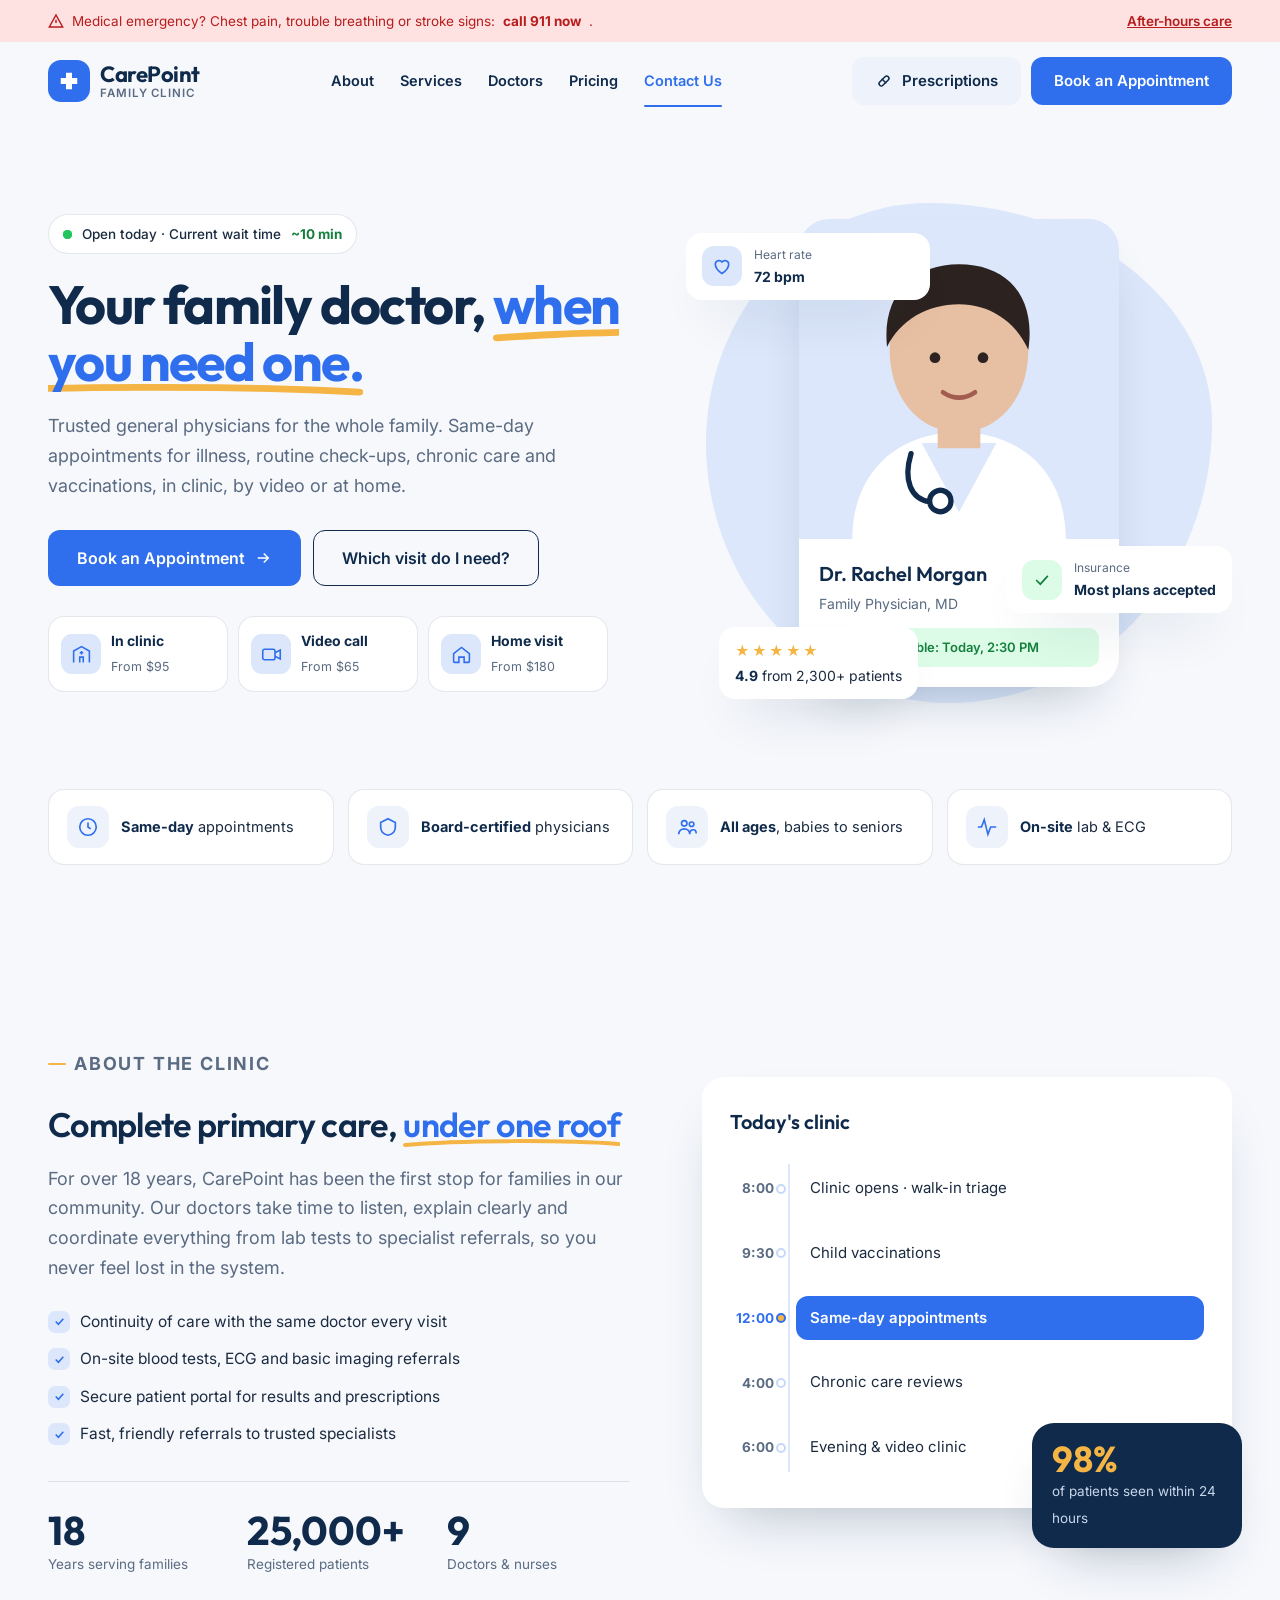
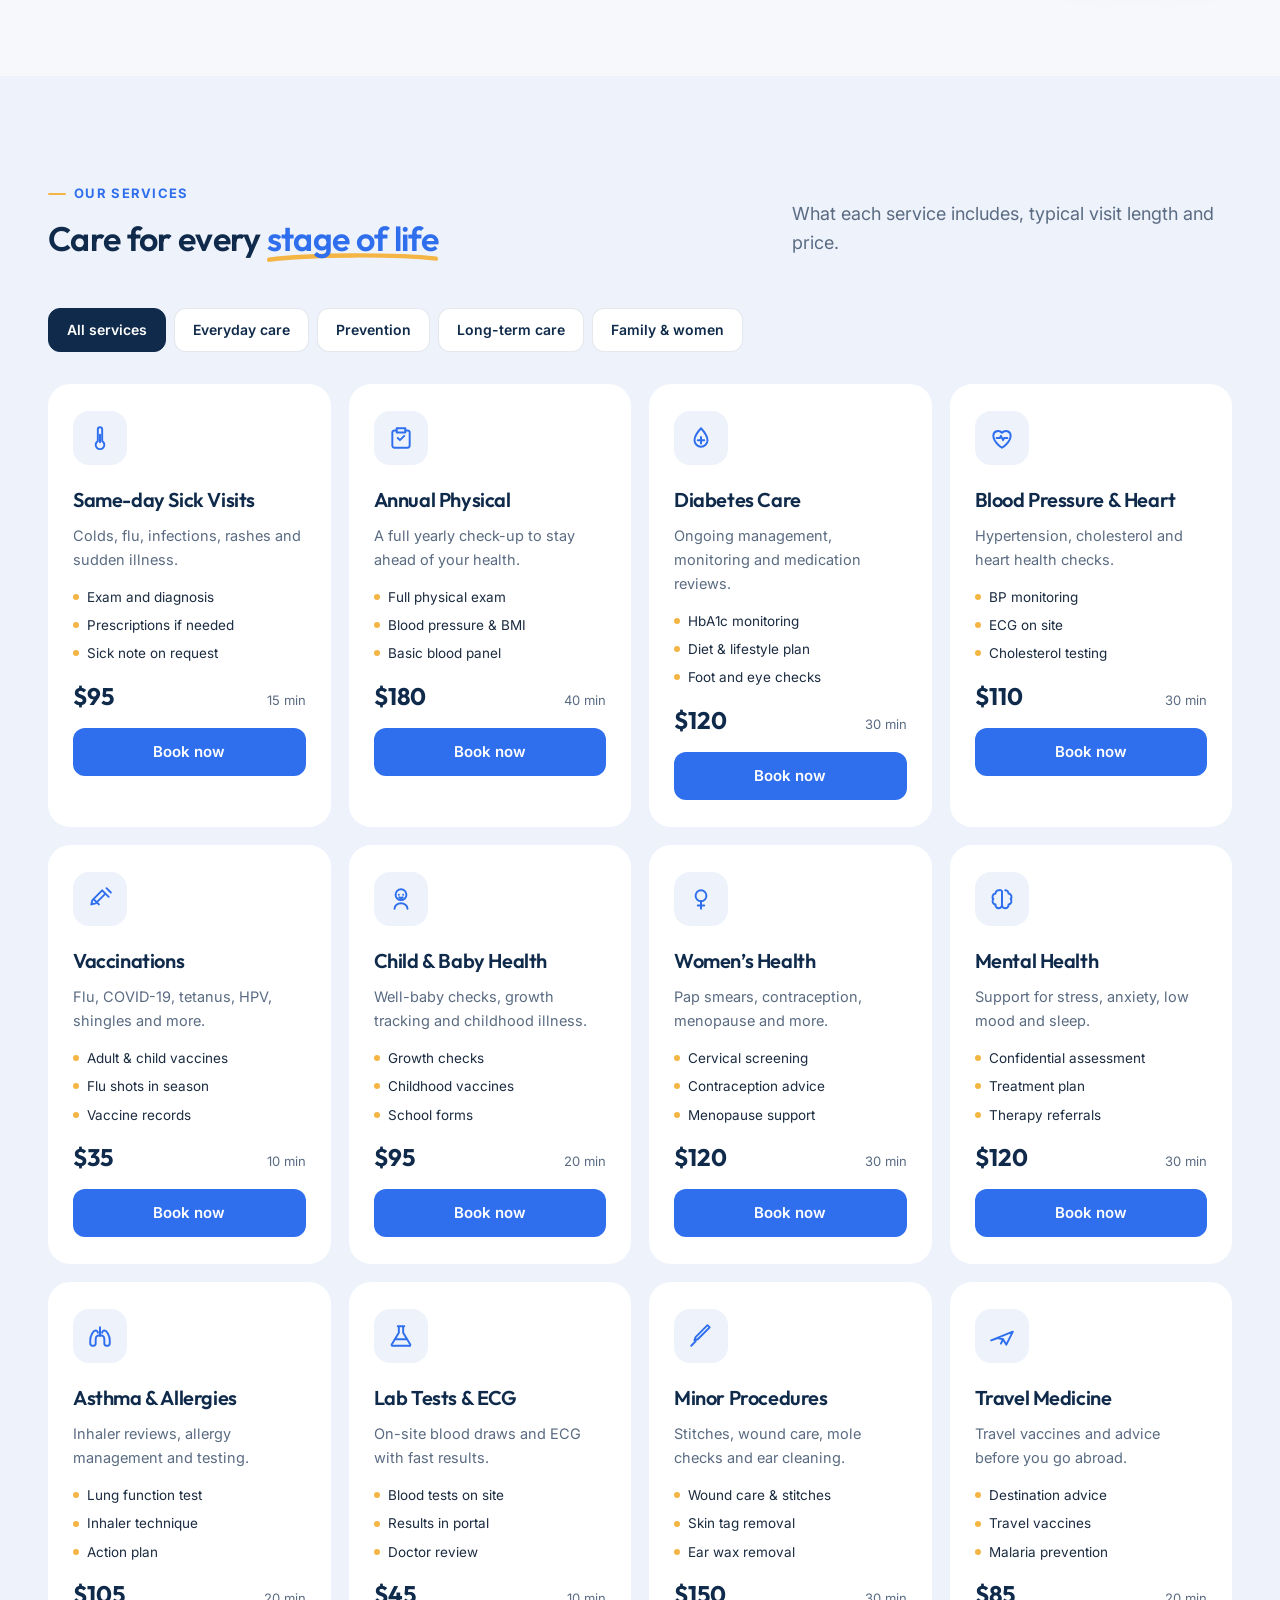
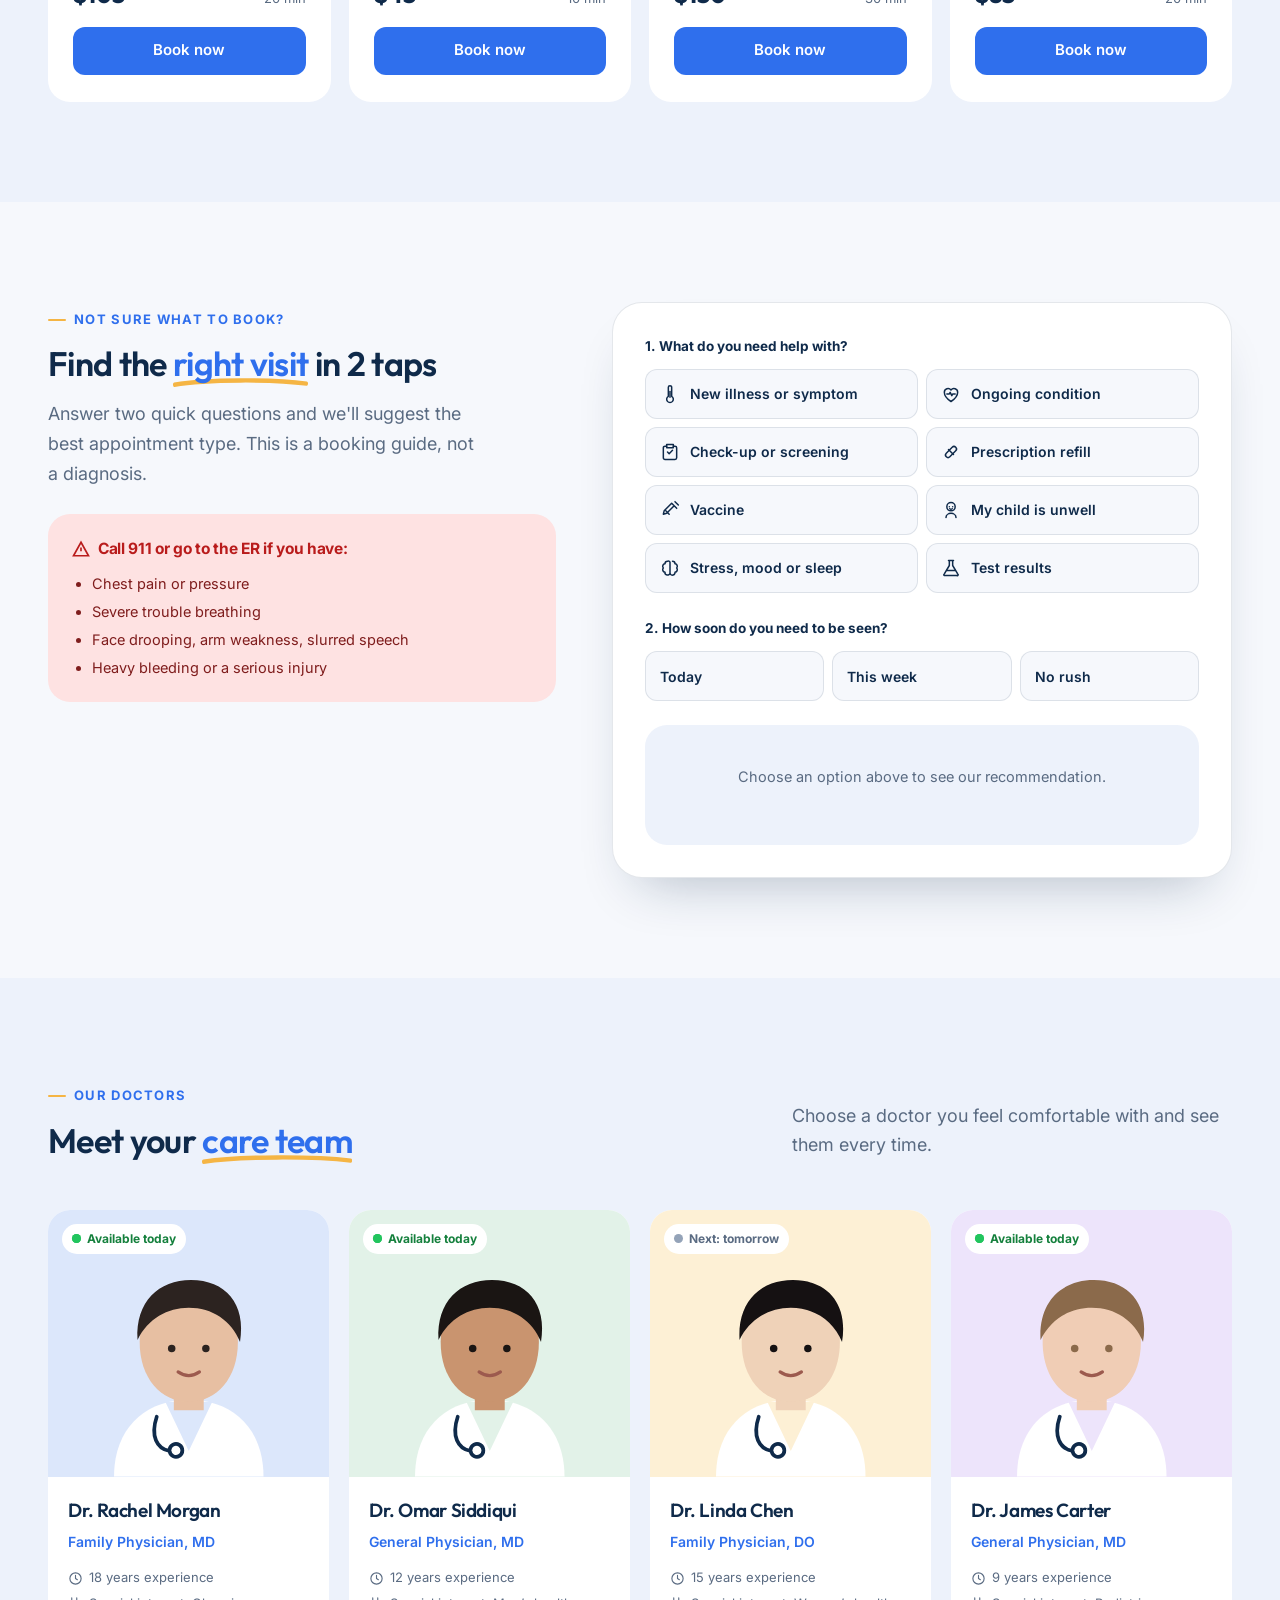
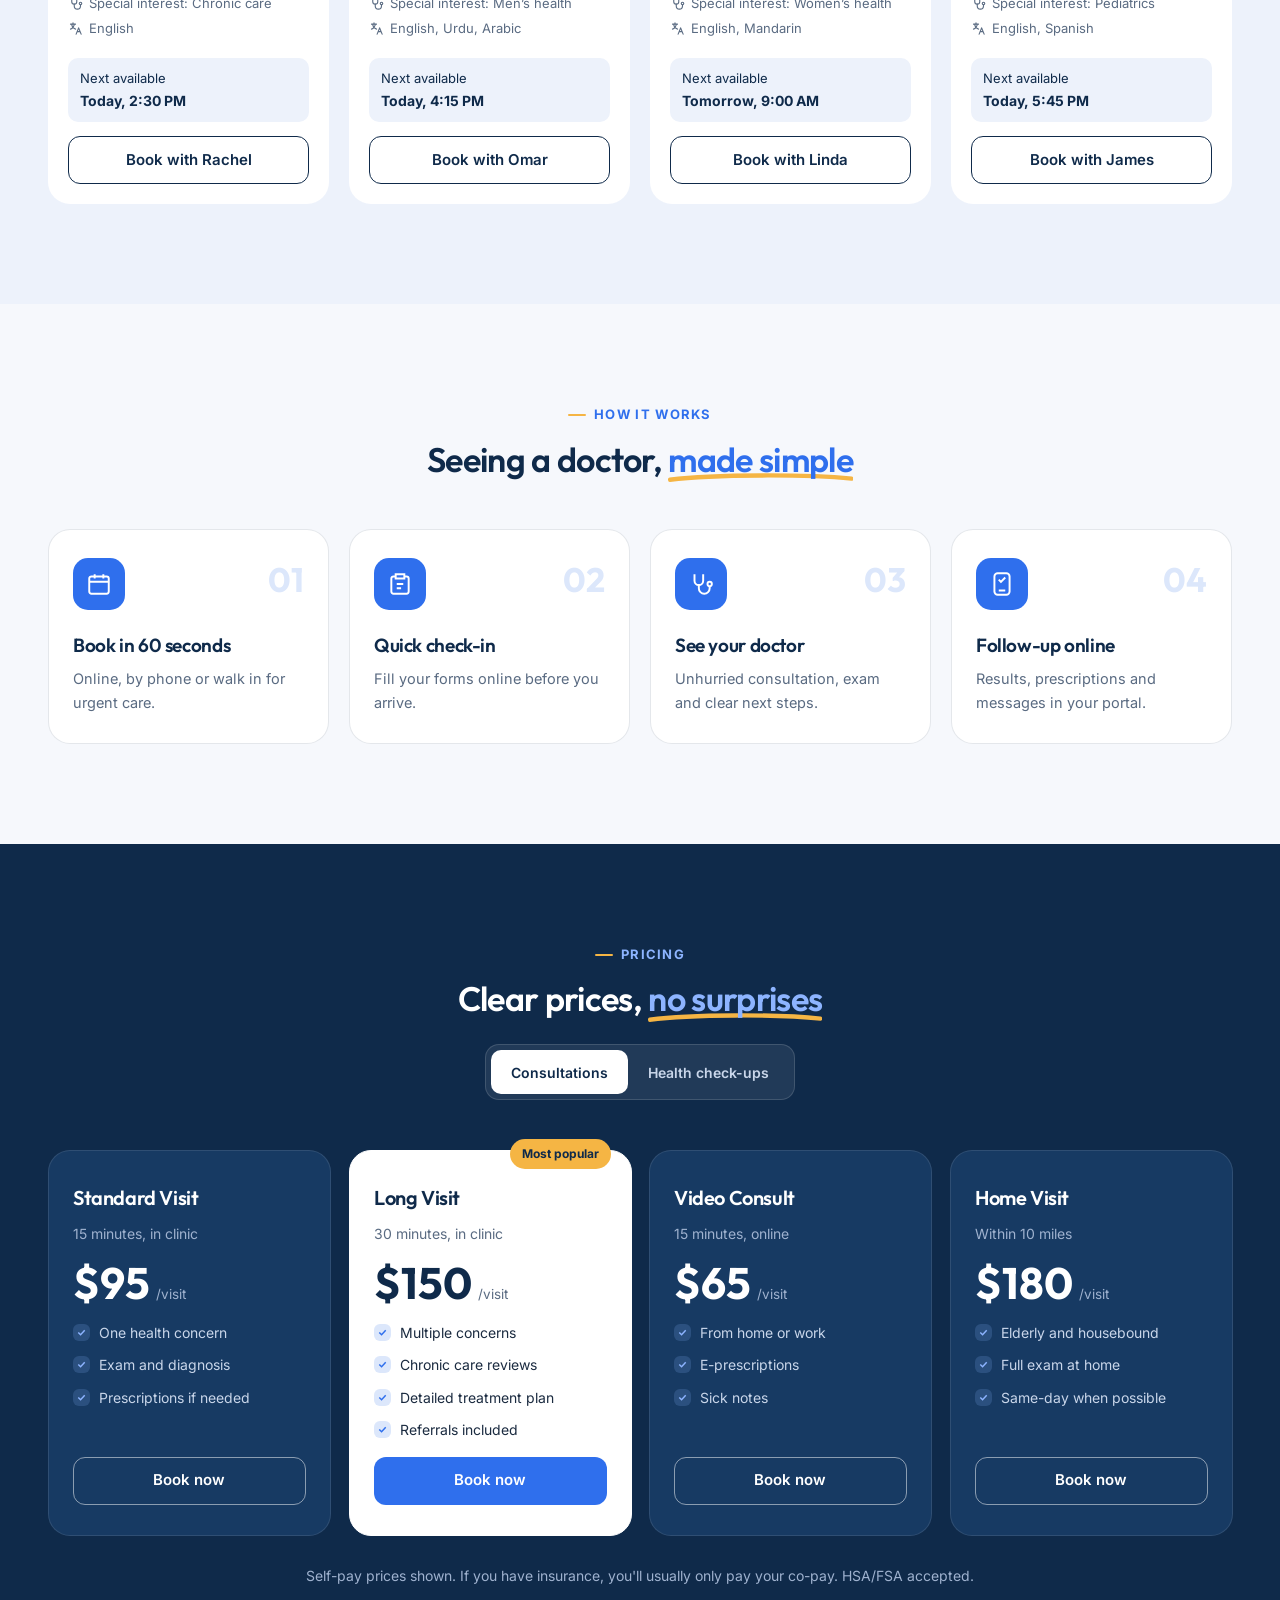
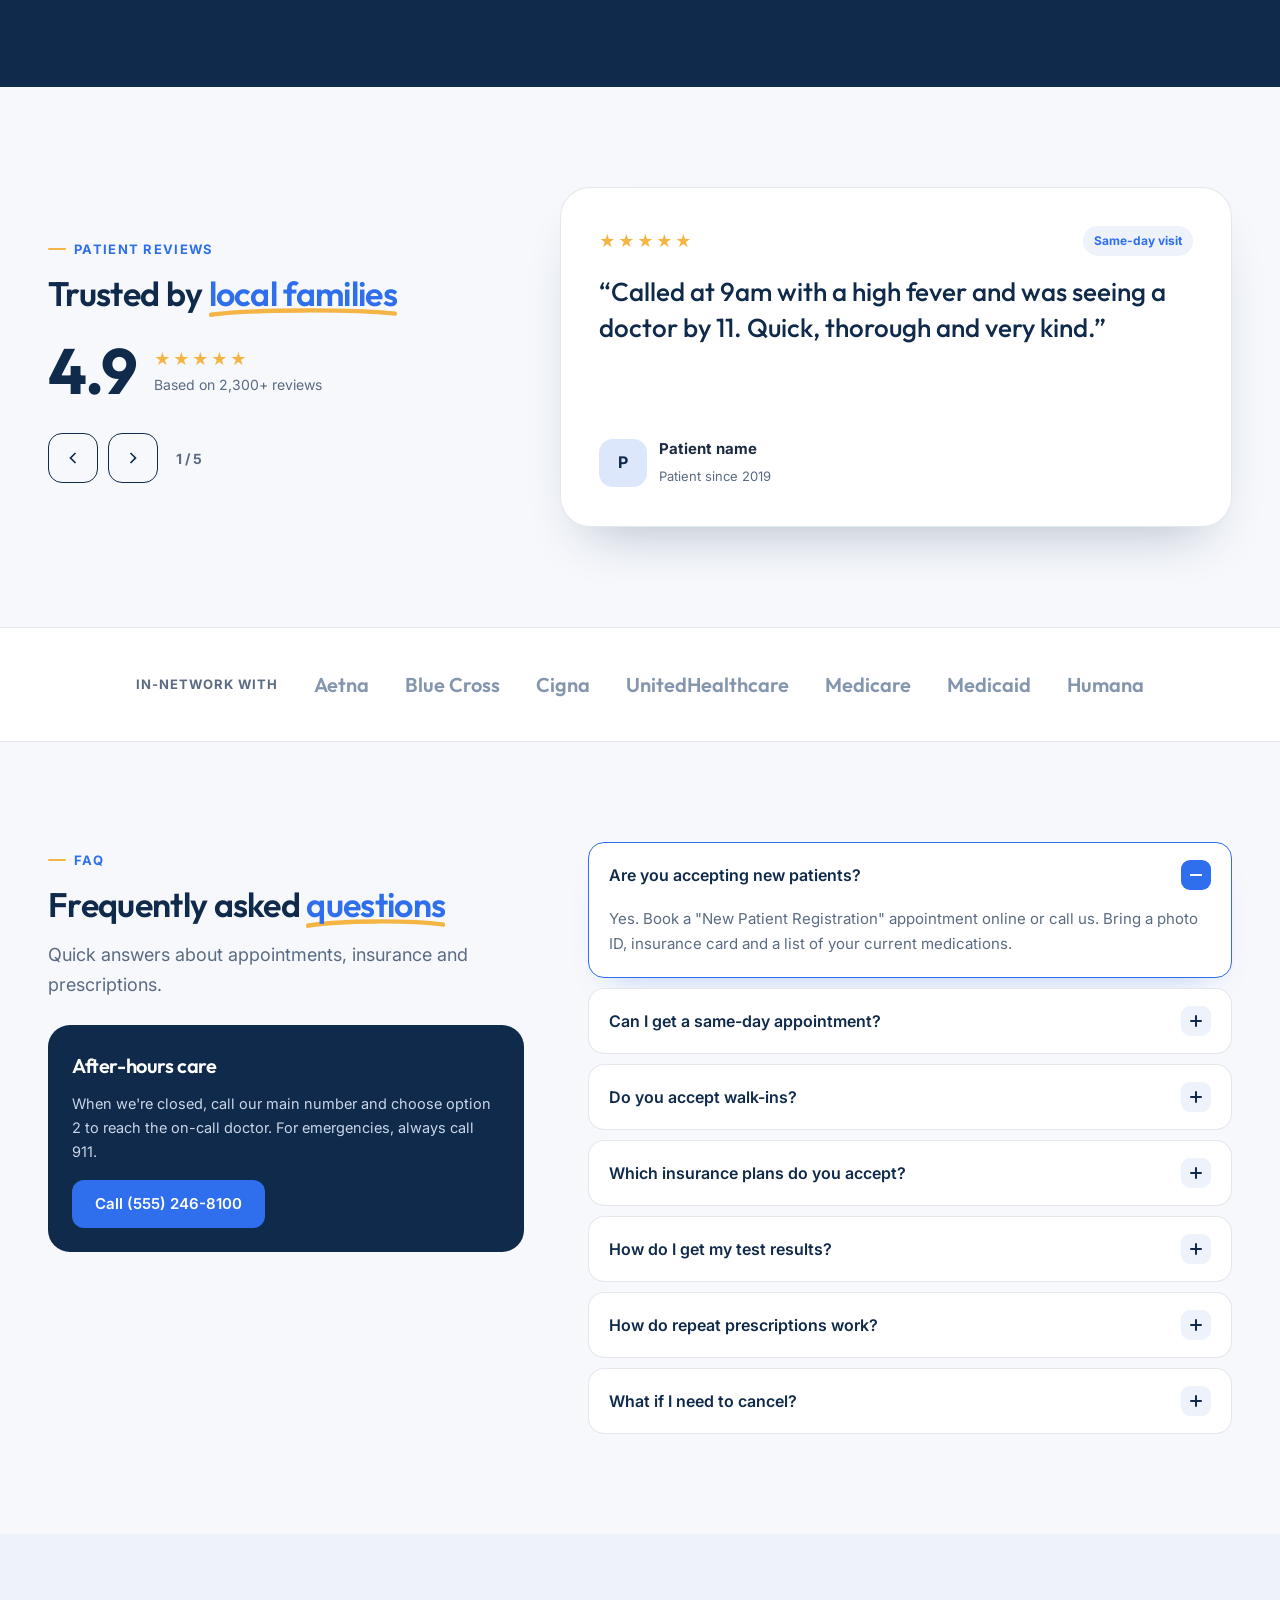
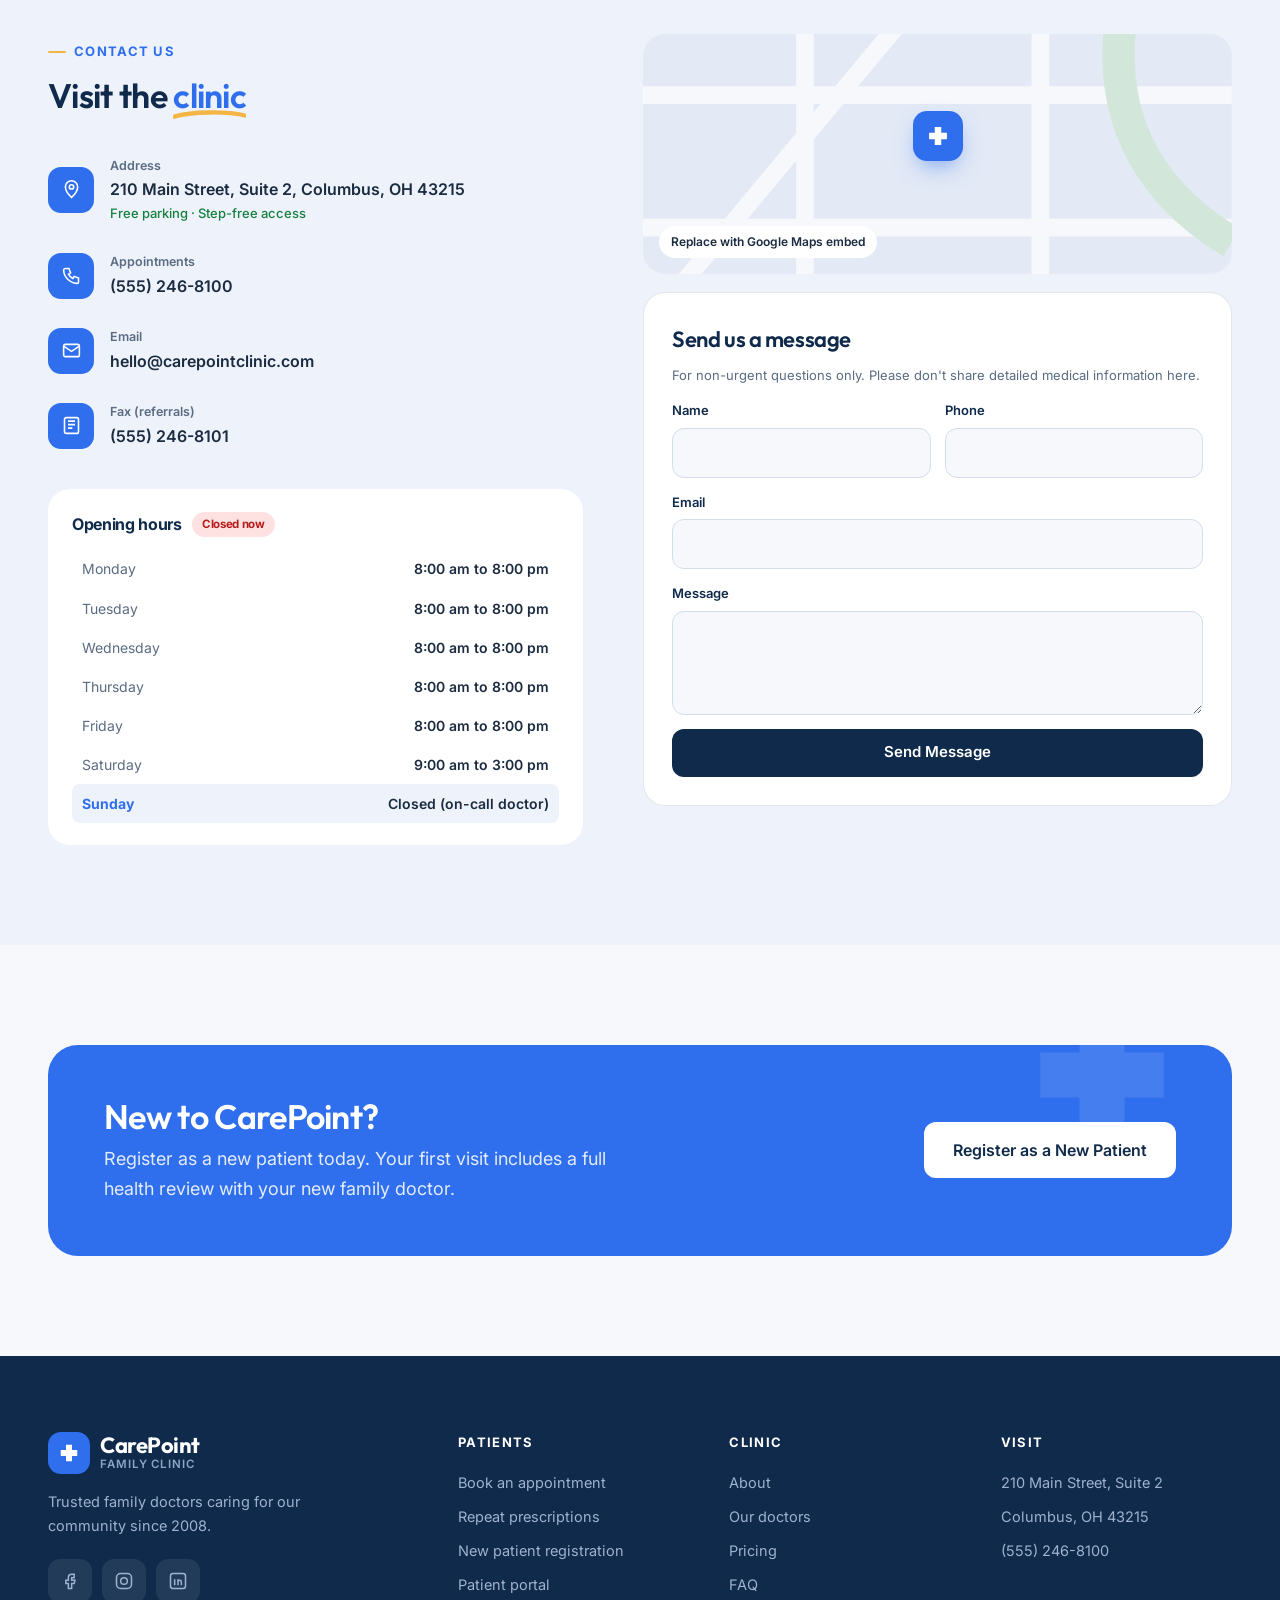
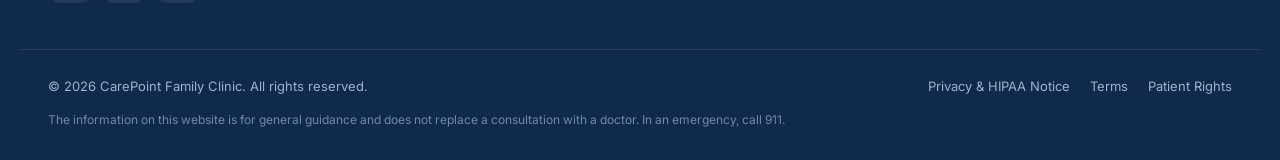
==== commit e6a5acfe: "Menu fix, mobile cards, stats, in-network strip" ====
--- a/general-physician/index.html
+++ b/general-physician/index.html
@@ -12,7 +12,7 @@
 <link rel="preconnect" href="https://fonts.googleapis.com">
 <link rel="preconnect" href="https://fonts.gstatic.com" crossorigin>
 <link href="https://fonts.googleapis.com/css2?family=Outfit:wght@500;600;700&family=Inter:wght@400;500;600;700&display=swap" rel="stylesheet">
-<link rel="stylesheet" href="style.css">
+<link rel="stylesheet" href="style.css?v=1119f">
 <script type="application/ld+json">
 {
   "@context": "https://schema.org",
@@ -50,7 +50,6 @@
       <a href="#services">Services</a>
       <a href="#doctors">Doctors</a>
       <a href="#packages">Pricing</a>
-      <a href="#faq">FAQ</a>
       <a href="#contact">Contact Us</a>
       <div class="menu__foot">
         <button type="button" class="btn btn--blue btn--block" data-book>Book an Appointment</button>
@@ -283,6 +282,7 @@
     <p class="eyebrow">FAQ</p>
     <h2>Frequently asked <span class="u">questions</span></h2>
     <p class="sub">Quick answers about appointments, insurance and prescriptions.</p>
+      <div class="faq__img"><img src="https://images.unsplash.com/photo-1666886573531-48d2e3c2b684?auto=format&fit=crop&q=80&w=900" alt="Doctor showing a patient information on a tablet" loading="lazy" decoding="async" onerror="this.parentNode.remove()"></div>
     <div class="faq__card" id="after-hours">
       <h3>After-hours care</h3>
       <p>When we're closed, call our main number and choose option 2 to reach the on-call doctor. For emergencies, always call 911.</p>
@@ -470,6 +470,6 @@
 </div>
 
 <div class="toast" id="toast" role="status" aria-live="polite"></div>
-<script src="script.js"></script>
+<script src="script.js?v=1119f"></script>
 </body>
 </html>
--- a/general-physician/style.css
+++ b/general-physician/style.css
@@ -622,3 +622,166 @@
 /* ===== Prevent sideways scroll on mobile (off-screen menu, sliders, marquees) ===== */
 html{overflow-x:hidden}
 @supports (overflow:clip){html,body{overflow-x:clip}}
+
+
+/* ===== Mobile fixes: working menu, side padding, compact filters ===== */
+@media (max-width:1080px){.nav{-webkit-backdrop-filter:none!important;backdrop-filter:none!important;background:var(--bg)!important}}
+.section.container{padding-left:28px;padding-right:28px}
+@media (max-width:640px){
+  .section.container{padding-left:20px;padding-right:20px}
+  .tabs{flex-wrap:wrap!important;overflow:visible!important;margin-inline:0!important;padding:0!important;gap:8px!important}
+  .tabs button{min-height:38px!important;padding:0 14px!important;font-size:13px!important;flex:0 0 auto!important;border-radius:999px}
+  .to-top{width:42px!important;height:42px!important;right:14px!important;bottom:92px!important}
+}
+.faq__img{position:relative;aspect-ratio:4/3;border-radius:22px;overflow:hidden;margin:6px 0 24px;box-shadow:0 24px 50px -30px rgba(0,0,0,.35)}
+.faq__img img{width:100%;height:100%;object-fit:cover;display:block}
+
+/* nav links never wrap */
+.menu > a,.nav__menu a{white-space:nowrap}
+
+
+/* ===== Shared nav + footer interactions ===== */
+@media (min-width:1081px){
+  .menu > a,.nav__menu > a{position:relative}
+  .menu > a::after,.nav__menu > a::after{content:"";position:absolute;left:0;right:0;bottom:-6px;top:auto;width:auto;height:2px;margin:0;border-radius:2px;background:var(--blue);transform:scaleX(0);transform-origin:left center;transition:transform .4s cubic-bezier(.2,.7,.2,1)}
+  .menu > a:hover::after,.menu > a.active::after,.nav__menu > a:hover::after,.nav__menu > a.active::after{transform:scaleX(1);width:auto}
+}
+.footer ul a,.footer nav a{display:inline-flex;align-items:center;transition:transform .45s cubic-bezier(.2,.7,.2,1),color .3s}
+.footer ul a::before,.footer nav a::before{content:"";flex:none;width:0;height:10px;margin-right:0;opacity:0;transform:translateX(-8px) scale(.4) rotate(-90deg);background:var(--blue);-webkit-mask:url("data:image/svg+xml,%3Csvg xmlns='http://www.w3.org/2000/svg' viewBox='0 0 24 24'%3E%3Cpath d='M12 0l2.6 9.4L24 12l-9.4 2.6L12 24l-2.6-9.4L0 12l9.4-2.6Z' fill='black'/%3E%3C/svg%3E") center/contain no-repeat;mask:url("data:image/svg+xml,%3Csvg xmlns='http://www.w3.org/2000/svg' viewBox='0 0 24 24'%3E%3Cpath d='M12 0l2.6 9.4L24 12l-9.4 2.6L12 24l-2.6-9.4L0 12l9.4-2.6Z' fill='black'/%3E%3C/svg%3E") center/contain no-repeat;transition:width .4s,margin .4s,opacity .35s,transform .45s cubic-bezier(.2,.7,.2,1)}
+.footer ul a:hover,.footer nav a:hover,.footer ul a:focus-visible,.footer nav a:focus-visible{transform:translateX(4px);text-decoration:none}
+.footer ul a:hover::before,.footer nav a:hover::before,.footer ul a:focus-visible::before,.footer nav a:focus-visible::before{width:10px;margin-right:8px;opacity:1;transform:none}
+
+/* ===== Typography scale (shared): headings 30-35px desktop / 24px mobile, paragraphs 18px / 17px ===== */
+h2,.head h2,.cta h2,.offer h2,.news h2,.ccta h2,.cta-wrap h2{font-size:34px!important;line-height:1.15!important}
+.hero h1,.chero h1{font-size:clamp(40px,4.2vw,56px)!important;line-height:1.05!important}
+.lead,.sub,.about__copy > p,.about__text p:not(.eyebrow),.cta p,.offer p,.news p,.cta__copy p,.faq__intro .sub,.results .sub,.contact .sub{font-size:18px!important;line-height:1.65!important}
+@media (max-width:1080px){h2,.head h2,.cta h2,.offer h2,.news h2,.ccta h2,.cta-wrap h2{font-size:30px!important}}
+@media (max-width:640px){
+  h2,.head h2,.cta h2,.offer h2,.news h2,.ccta h2,.cta-wrap h2{font-size:24px!important;line-height:1.2!important}
+  .hero h1,.chero h1{font-size:32px!important;line-height:1.1!important}
+  .lead,.sub,.about__copy > p,.about__text p:not(.eyebrow),.cta p,.offer p,.news p,.cta__copy p,.faq__intro .sub,.results .sub,.contact .sub{font-size:17px!important}
+  .modal__box h2,.modal__head h2,.modal__pad h2{font-size:24px!important}
+}
+
+/* ===== Mobile hero: text first, image sized to fit ===== */
+@media (max-width:900px){
+  .hero__art,.chero .hero__art{order:0!important}
+}
+@media (max-width:640px){
+  .hero__art{height:340px!important;margin-top:8px}
+  .hero__grid{gap:24px!important}
+}
+@media (max-width:640px){.doc-card{width:min(240px,66%)!important}.hero__art{height:380px!important}}
+@media (max-width:640px){.status{display:inline-block!important;font-size:12.5px;line-height:1.5;padding:7px 14px;border-radius:14px}.status .live{vertical-align:middle;margin-right:6px}}
+
+/* ===== Mobile: hero image first, text below ===== */
+@media (max-width:900px){.hero__art,.chero .hero__art{order:-1!important}.hero__text,.hero__copy,.chero__copy{order:0!important}}
+
+/* ===== Section spacing: 100px desktop, 72px tablet, 40px mobile ===== */
+.section,.cta-wrap,.offer-wrap,.news-wrap{padding-top:100px!important;padding-bottom:100px!important}
+@media (max-width:1080px){.section,.cta-wrap,.offer-wrap,.news-wrap{padding-top:72px!important;padding-bottom:72px!important}}
+@media (max-width:640px){
+  .section,.cta-wrap,.offer-wrap,.news-wrap{padding-top:40px!important;padding-bottom:40px!important}
+  .hero,.chero{padding-top:20px!important;padding-bottom:40px!important}
+  .footer{padding-top:40px!important}
+  .head,.head--split{margin-bottom:24px!important}
+}
+
+/* ===== Mobile menu: header pinned + page locked while menu is open ===== */
+@media (max-width:1080px){
+  html.menu-open,html.menu-open body{overflow:hidden!important}
+  html.menu-open .nav{position:fixed!important;top:0!important;left:0;right:0;z-index:1000!important}
+  html.menu-open #menu{position:fixed!important;top:var(--mh,73px)!important;bottom:0!important;left:0!important;right:0!important;height:auto!important;z-index:999}
+}
+
+/* ===== Mobile polish: card titles, footer spacing, stats, hours ===== */
+@media (max-width:640px){
+  article h3,.scard h3,.pcard h3,.test h3,.doc h3,.plan h3,.tier h3,.tm h3,.member h3{font-size:22px!important;line-height:1.25!important}
+  .footer__bottom{margin-top:28px!important}
+  .hours dd{white-space:nowrap}
+  .about__nums{gap:12px!important}
+  .about__nums strong{font-size:26px!important;white-space:nowrap}
+  .about__nums span{font-size:13px!important;line-height:1.4!important}
+  .stats strong{font-size:34px!important}
+  .stats li{white-space:normal}
+  .test__row strong{white-space:nowrap}
+  .btn{white-space:normal}
+}
+
+/* ===== Mobile cards: stacked layout, tags in flow, no overlapping hero cards ===== */
+.test__tag{position:static!important;align-self:flex-start;margin-bottom:14px}
+@media (max-width:640px){
+  .hero__art .fcard--c,.chero__art .fcard--c{display:none!important}
+  .scard{display:flex!important;flex-direction:column!important;align-items:stretch!important;padding:22px 20px!important}
+  .scard__ic{margin-bottom:12px}
+  .scard__more{grid-column:auto!important;width:100%}
+  .scard__tag{align-self:flex-start;margin:0 0 8px!important}
+  .pfacts{display:grid!important;grid-template-columns:1fr 1fr;gap:8px}
+  .doc{grid-template-columns:1fr!important}
+  .test{padding:22px 20px!important}
+}
+@media (max-width:640px){.hero__art .fcard--b{bottom:auto!important;top:14%!important;right:0!important}}
+@media (max-width:640px){.scard__more{display:flex!important;flex-direction:column!important;align-items:stretch!important;gap:14px!important}}
+
+/* ===== Emergency bar: message on top, call line below (mobile) ===== */
+@media (max-width:640px){
+  .ebar__inner{justify-content:center!important;text-align:center;padding-block:10px!important}
+  .ebar p{display:block!important;text-align:center;line-height:1.5;font-size:13px}
+  .ebar p svg{display:inline-block;vertical-align:-3px;margin-right:4px}
+  .ebar p strong{display:block;margin-top:2px}
+}
+
+/* ===== In-network strip ===== */
+.insure__inner{padding-top:40px!important;padding-bottom:40px!important;justify-content:center!important;text-align:center}
+.insure ul{justify-content:center}
+@media (max-width:640px){
+  .insure__inner{flex-direction:column;gap:16px!important;padding-top:32px!important;padding-bottom:32px!important}
+  .insure ul{gap:8px!important;font-size:14px!important}
+  .insure li{padding:8px 14px;border:1px solid var(--line);border-radius:999px;background:var(--bg)}
+}
+
+/* ===== About stats as tiles ===== */
+@media (max-width:640px){
+  .about__nums{grid-template-columns:repeat(3,minmax(0,1fr))!important;gap:8px!important;border-top:0!important;padding-top:0!important;margin-top:28px!important}
+  .about__nums > div{background:var(--white);border:1px solid var(--line);border-radius:14px;padding:16px 8px;text-align:center;display:flex;flex-direction:column;align-items:center;gap:6px}
+  .about__nums strong{font-size:24px!important}
+  .about__nums span{font-size:12.5px!important;line-height:1.35!important}
+}
+
+/* ===== Service card: tag beside the icon (mobile) ===== */
+@media (max-width:640px){
+  .scard{display:grid!important;grid-template-columns:auto 1fr;column-gap:12px;align-items:center}
+  .scard > *{grid-column:1/-1}
+  .scard > .scard__ic{grid-column:1!important;margin:0!important}
+  .scard > .scard__tag{grid-column:2!important;justify-self:end;margin:0!important}
+  .scard > h3{margin-top:14px!important}
+}
+
+/* ===== Filter tabs: 3 on top, 2 below (mobile) ===== */
+@media (max-width:640px){
+  .tabs{display:grid!important;grid-template-columns:repeat(6,minmax(0,1fr));gap:8px!important}
+  .tabs > *{grid-column:span 2;width:100%;min-height:42px!important;padding:6px 8px!important;font-size:12.5px!important;line-height:1.25!important;white-space:normal!important;text-align:center;border-radius:14px!important}
+  .tabs > :nth-child(4):nth-last-child(2),.tabs > :nth-child(5):last-child{grid-column:span 3}
+  .tabs:has(> :nth-child(4):last-child) > *{grid-column:span 3}
+}
+@media (max-width:640px){
+  .scard > *{grid-column:1/-1!important}
+  .scard > .scard__ic{grid-column:1!important}
+  .scard > .scard__tag{grid-column:2!important}
+  .pfacts span{padding:10px 12px!important;font-size:12px!important;line-height:1.3!important}
+  .pfacts strong{display:block;font-size:14.5px!important;margin-top:3px;white-space:nowrap}
+  .scard__meta{display:flex!important;justify-content:space-between;align-items:baseline;gap:10px}
+  .scard__meta span{white-space:nowrap}
+}
+@media (max-width:640px){
+  .scard{grid-template-areas:none!important;grid-template-rows:none!important}
+  .scard > *{grid-row:auto!important}
+  .scard > .scard__ic{grid-row:1!important;width:52px!important;height:52px!important;align-self:center}
+  .scard > .scard__tag{grid-row:1!important;align-self:center}
+  .scard > h3{margin:18px 0 6px!important}
+}
+
+/* ===== Mobile menu links: 22px, regular weight ===== */
+@media (max-width:1080px){
+  #menu > a:not(.btn){font-size:22px!important;font-weight:400!important;line-height:1.3!important;padding-top:16px!important;padding-bottom:16px!important;letter-spacing:0!important}
+}
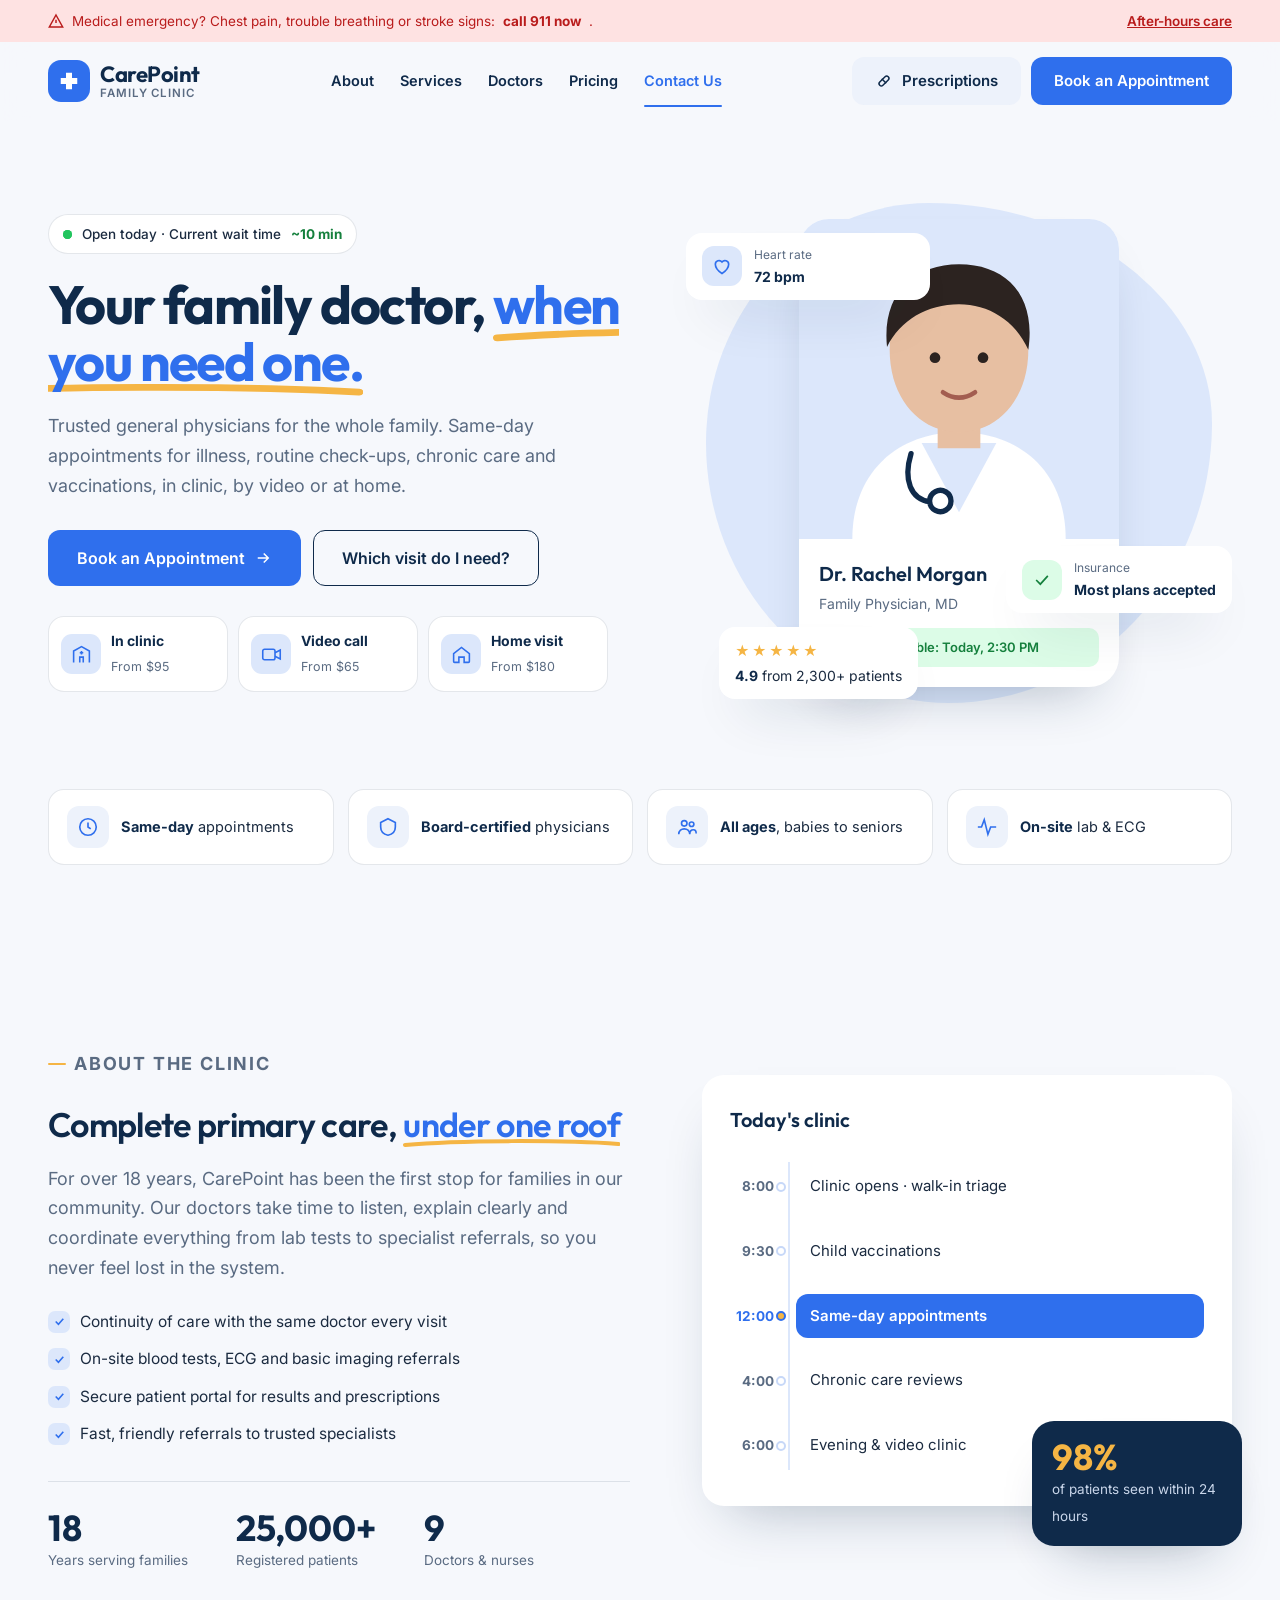
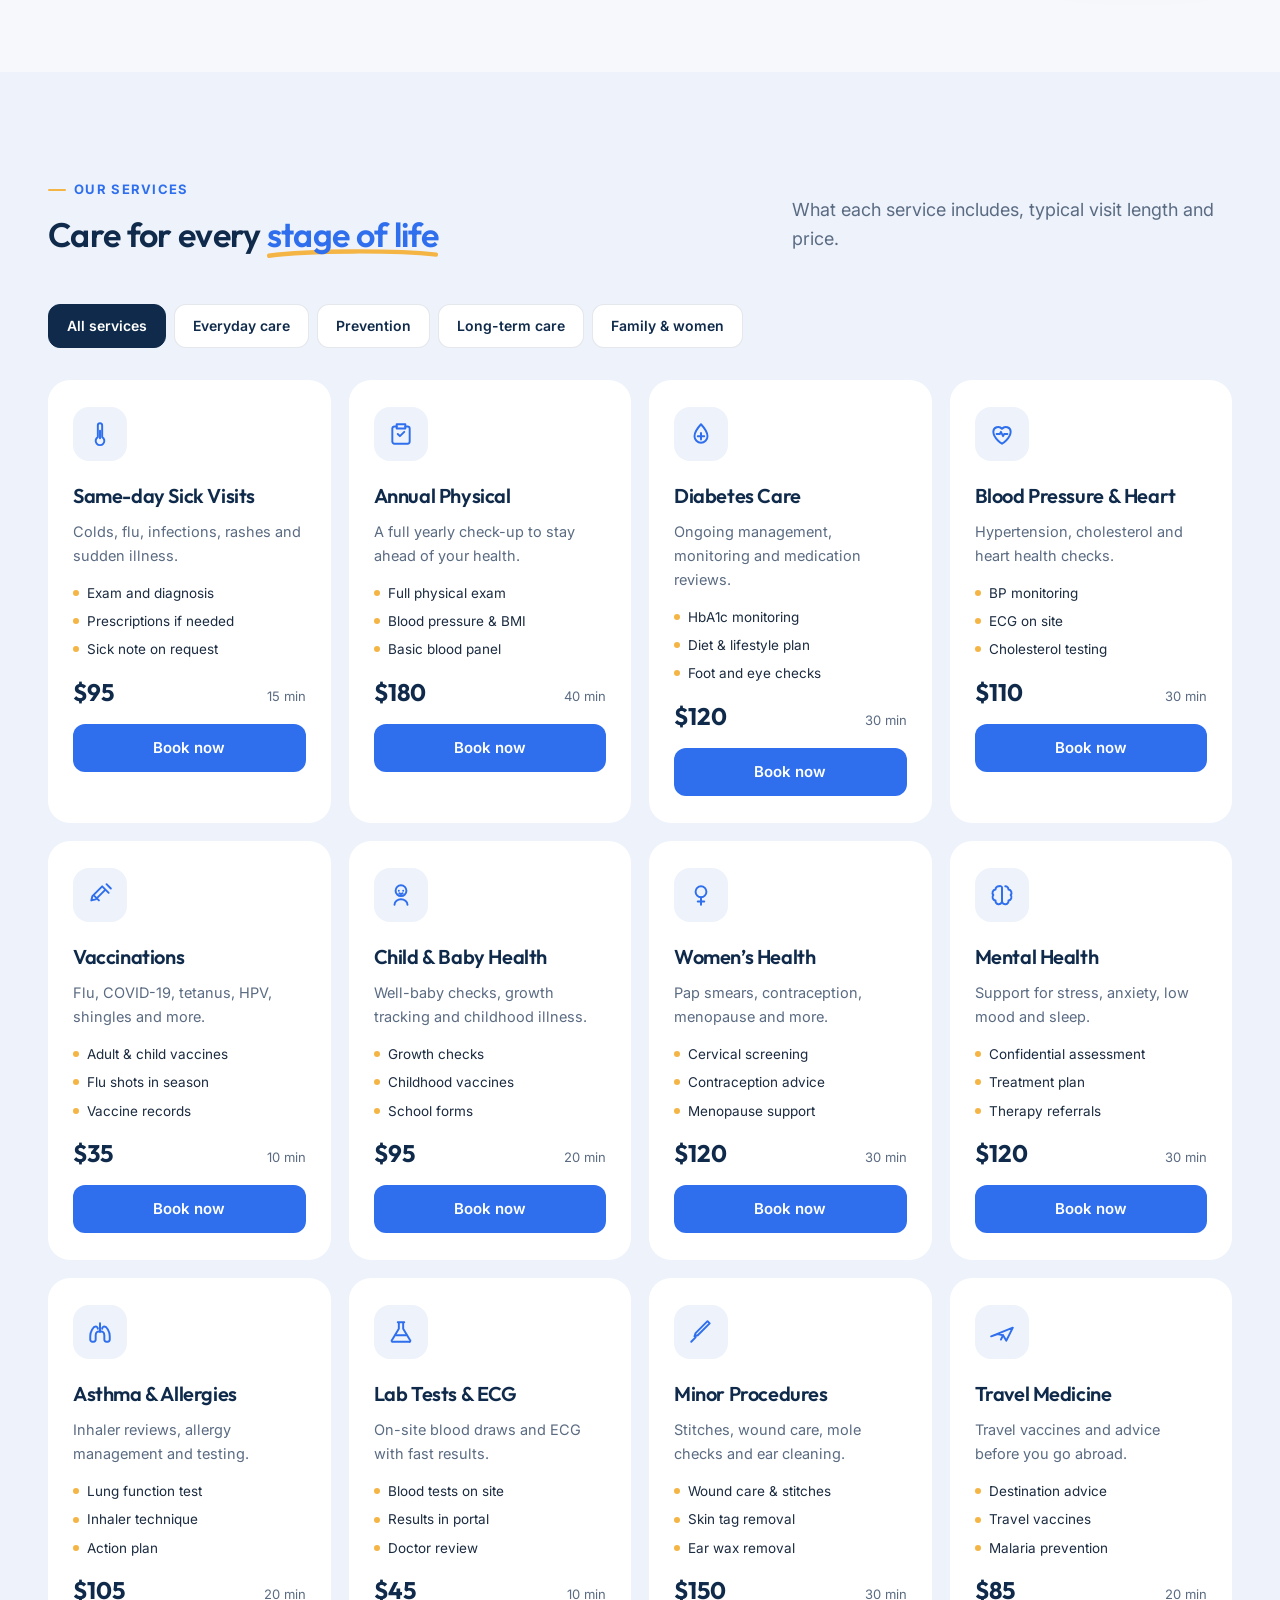
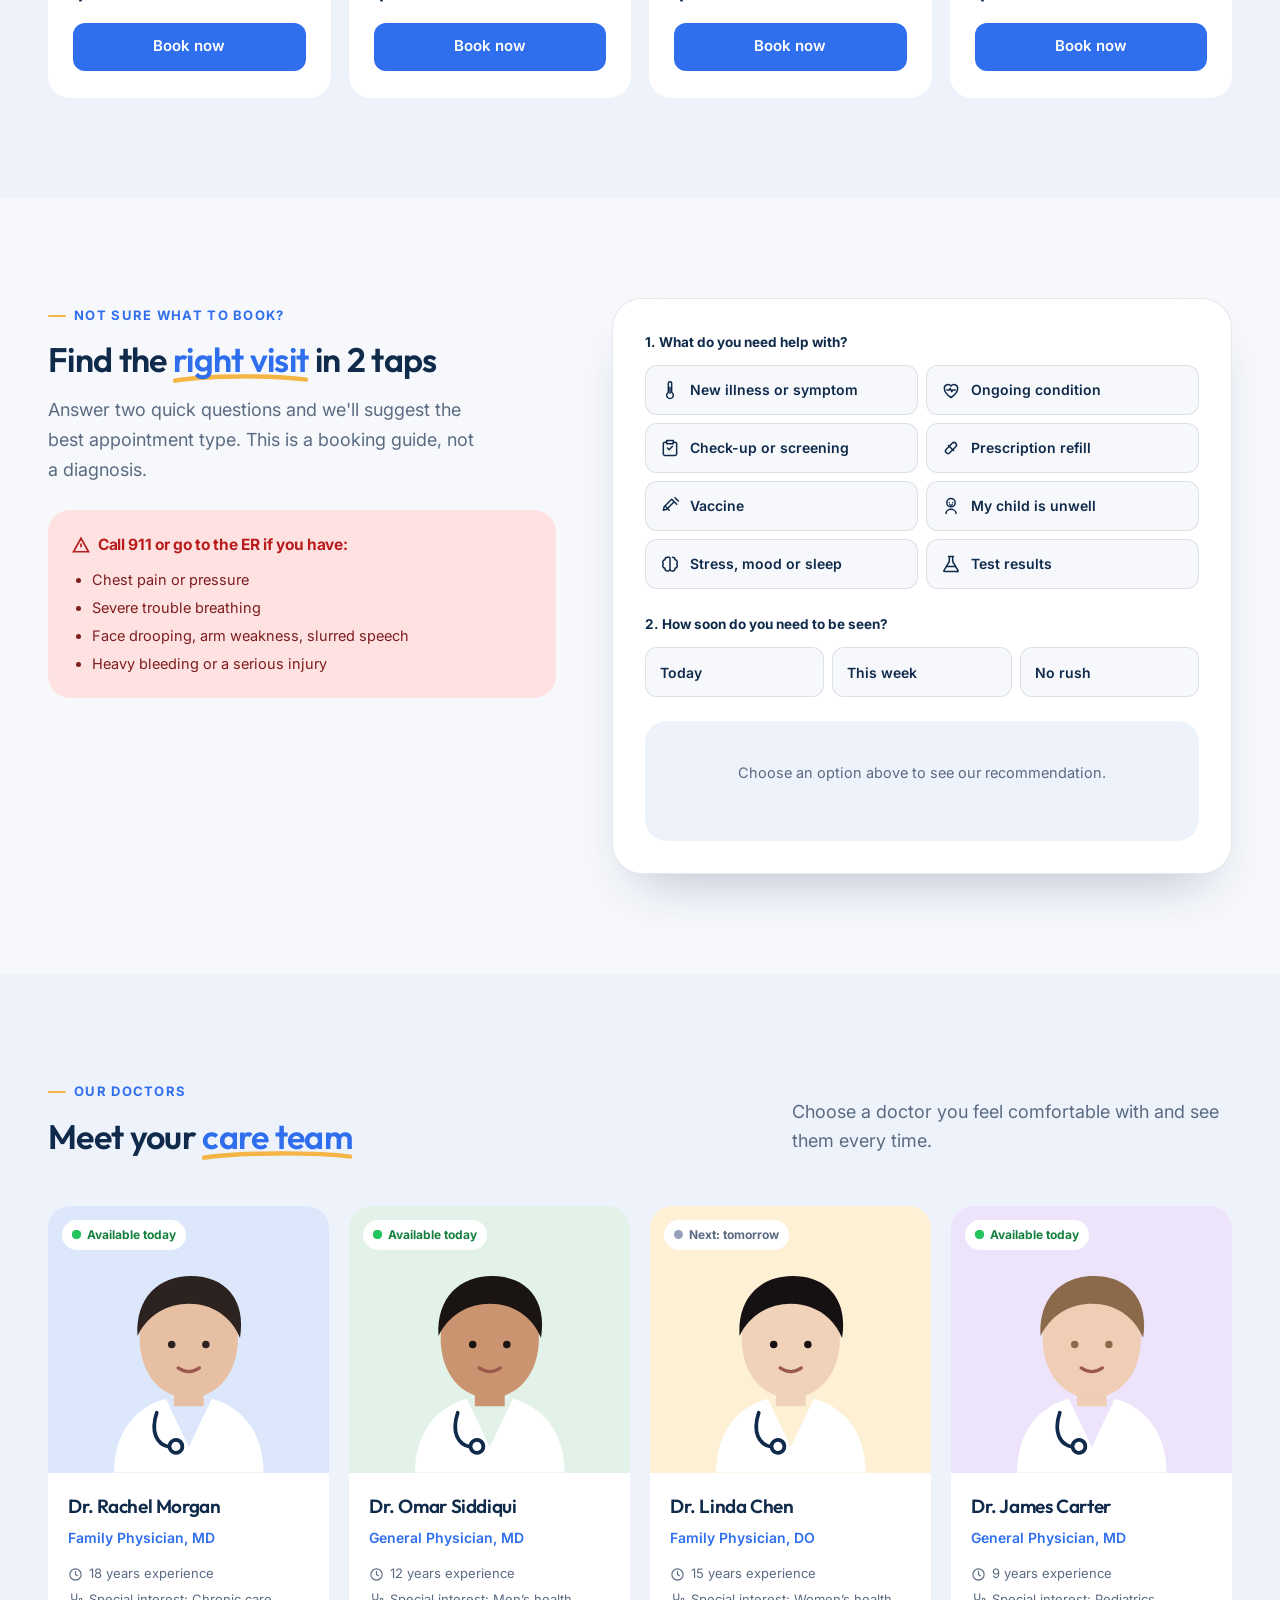
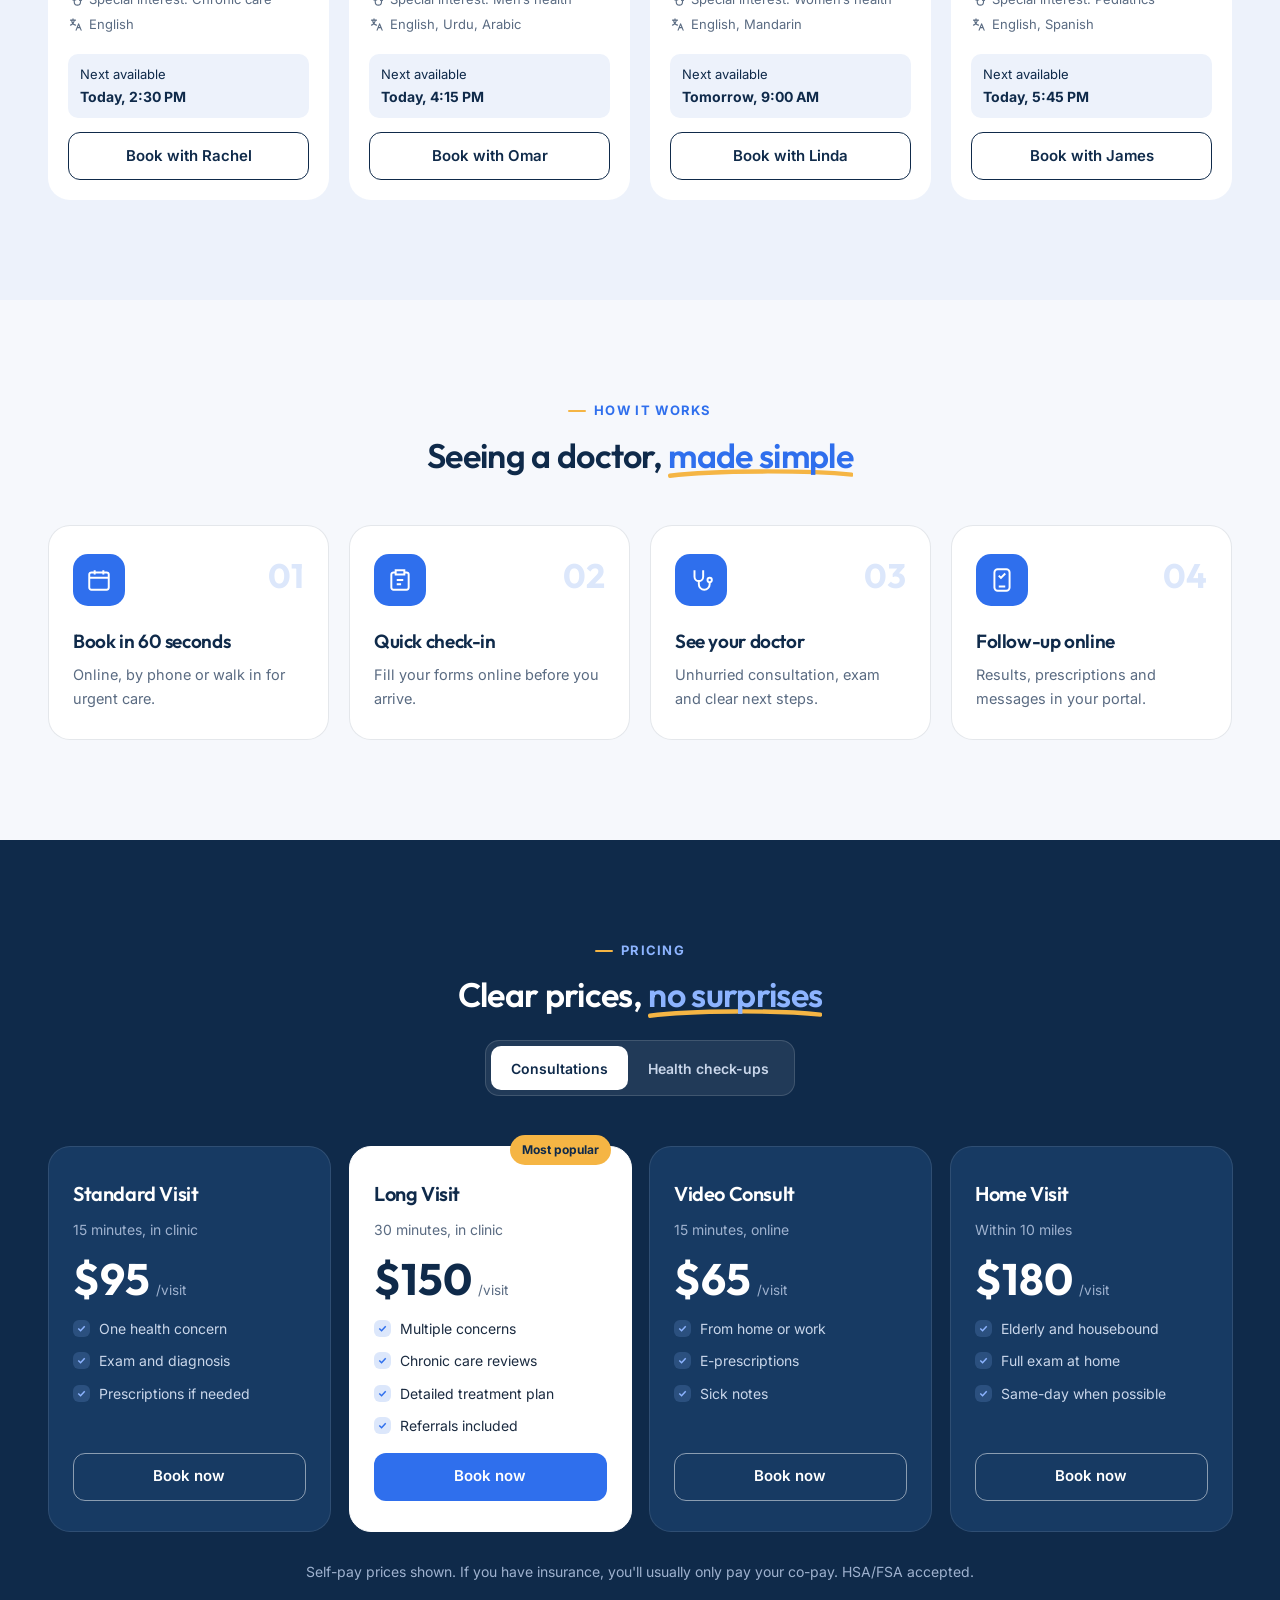
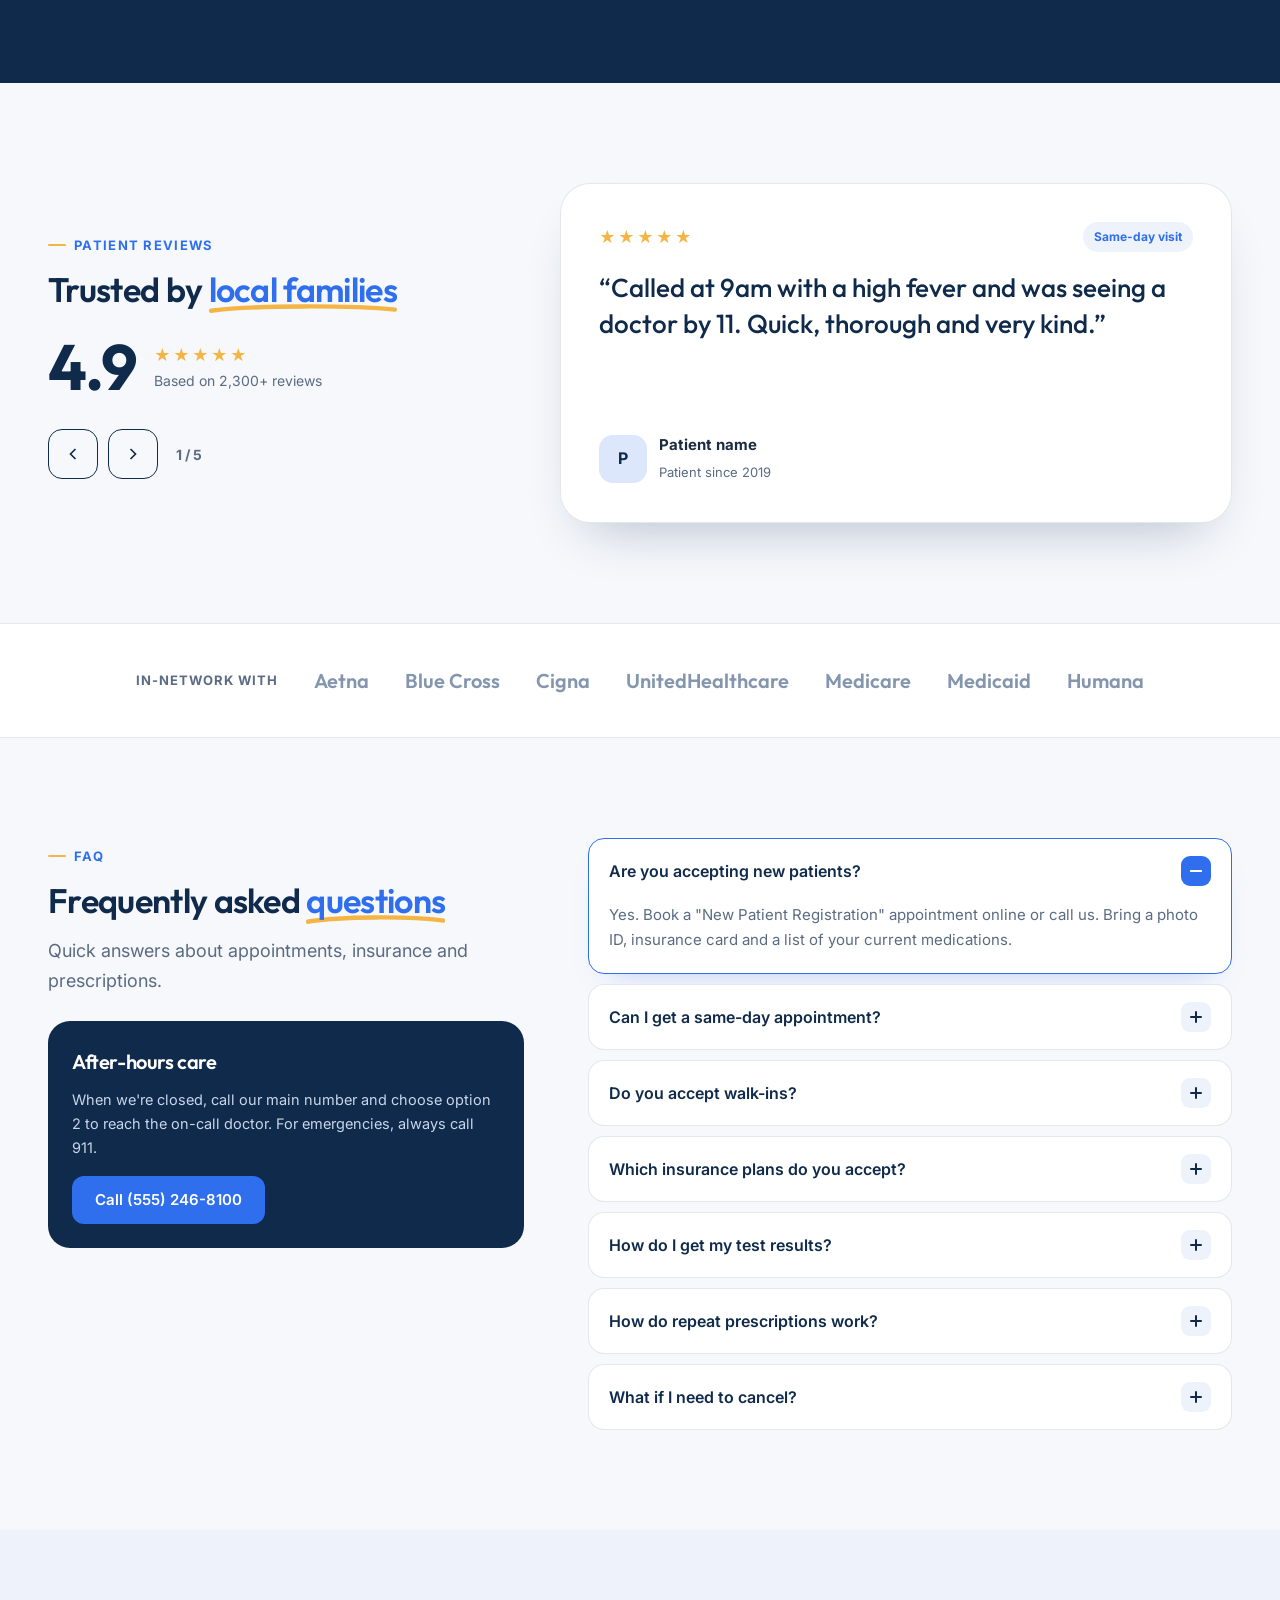
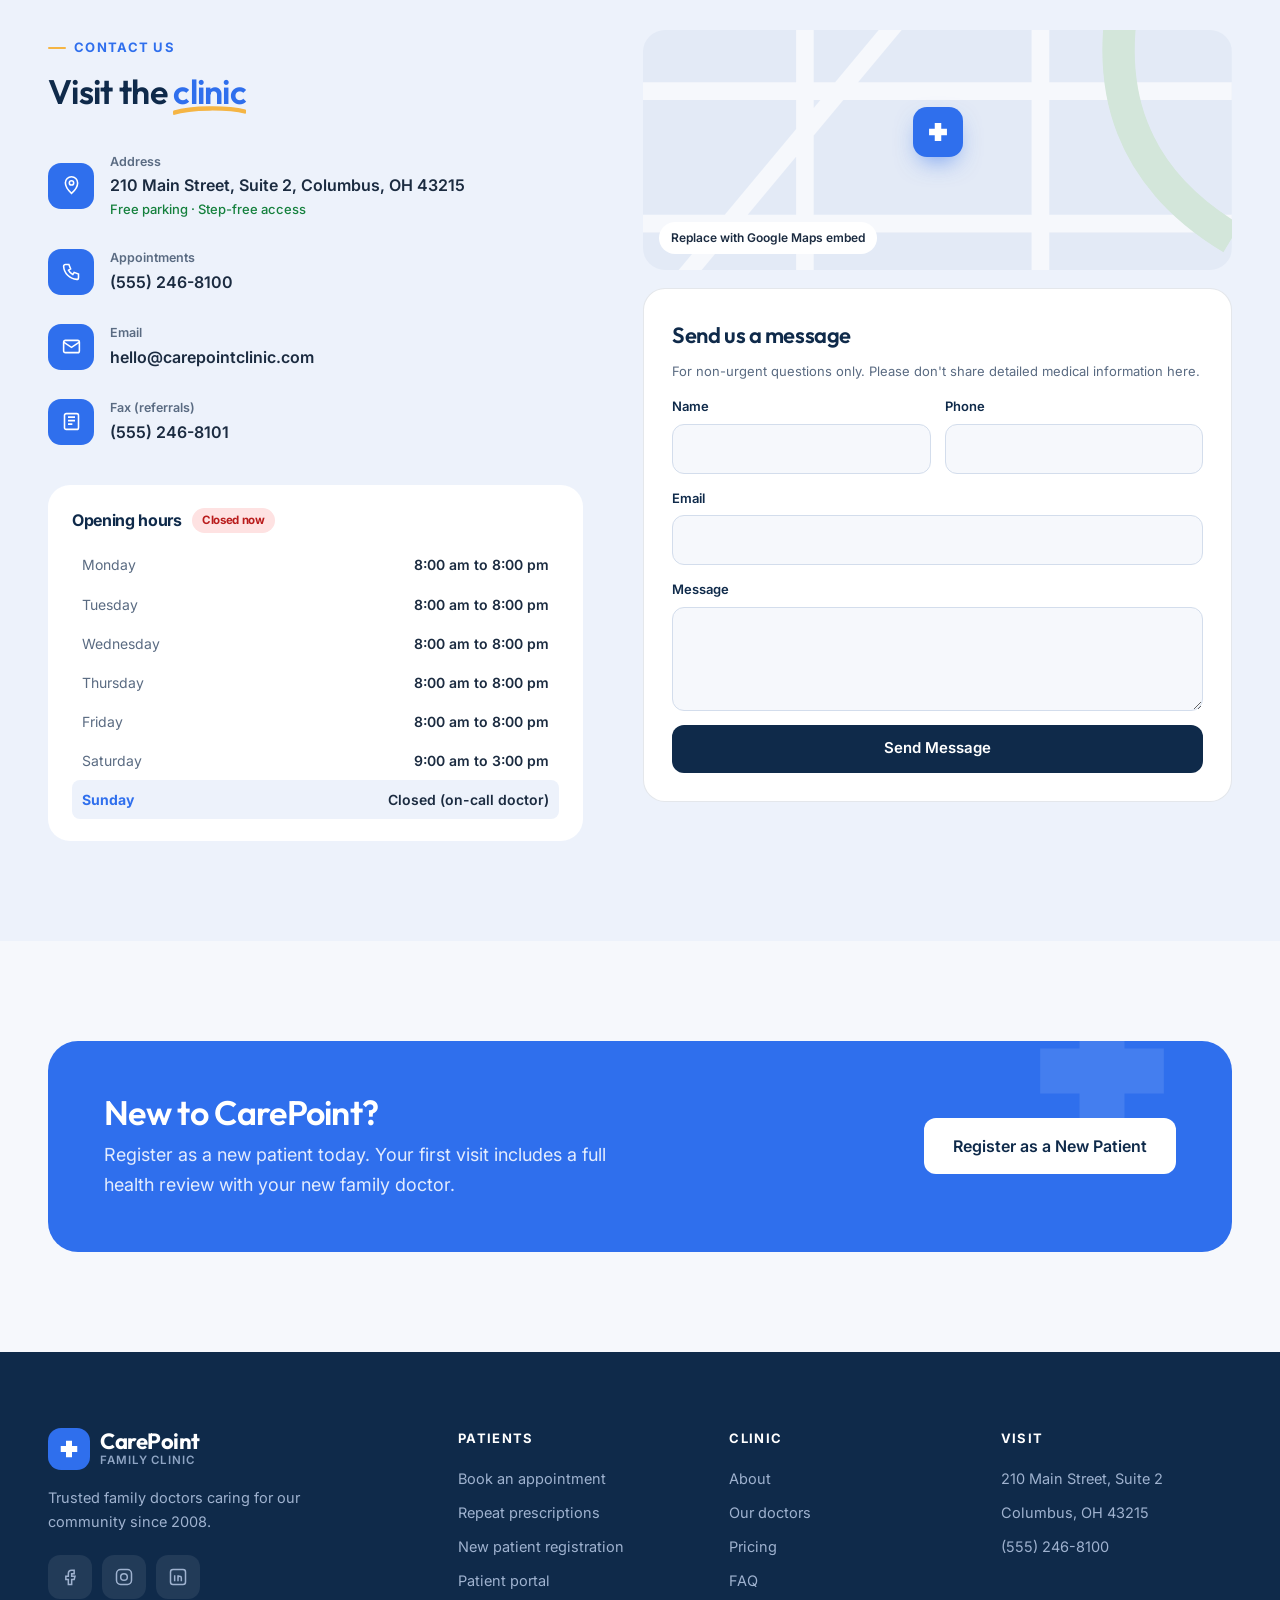
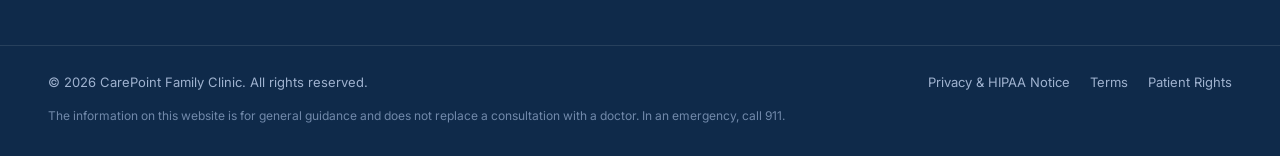
==== commit dd8b0359: "Desktop polish: testimonials, how it works, collage, spacing" ====
--- a/general-physician/index.html
+++ b/general-physician/index.html
@@ -12,7 +12,7 @@
 <link rel="preconnect" href="https://fonts.googleapis.com">
 <link rel="preconnect" href="https://fonts.gstatic.com" crossorigin>
 <link href="https://fonts.googleapis.com/css2?family=Outfit:wght@500;600;700&family=Inter:wght@400;500;600;700&display=swap" rel="stylesheet">
-<link rel="stylesheet" href="style.css?v=1119f">
+<link rel="stylesheet" href="style.css?v=1119g">
 <script type="application/ld+json">
 {
   "@context": "https://schema.org",
@@ -470,6 +470,6 @@
 </div>
 
 <div class="toast" id="toast" role="status" aria-live="polite"></div>
-<script src="script.js?v=1119f"></script>
+<script src="script.js?v=1119g"></script>
 </body>
 </html>
--- a/general-physician/style.css
+++ b/general-physician/style.css
@@ -647,7 +647,7 @@
   .menu > a:hover::after,.menu > a.active::after,.nav__menu > a:hover::after,.nav__menu > a.active::after{transform:scaleX(1);width:auto}
 }
 .footer ul a,.footer nav a{display:inline-flex;align-items:center;transition:transform .45s cubic-bezier(.2,.7,.2,1),color .3s}
-.footer ul a::before,.footer nav a::before{content:"";flex:none;width:0;height:10px;margin-right:0;opacity:0;transform:translateX(-8px) scale(.4) rotate(-90deg);background:var(--blue);-webkit-mask:url("data:image/svg+xml,%3Csvg xmlns='http://www.w3.org/2000/svg' viewBox='0 0 24 24'%3E%3Cpath d='M12 0l2.6 9.4L24 12l-9.4 2.6L12 24l-2.6-9.4L0 12l9.4-2.6Z' fill='black'/%3E%3C/svg%3E") center/contain no-repeat;mask:url("data:image/svg+xml,%3Csvg xmlns='http://www.w3.org/2000/svg' viewBox='0 0 24 24'%3E%3Cpath d='M12 0l2.6 9.4L24 12l-9.4 2.6L12 24l-2.6-9.4L0 12l9.4-2.6Z' fill='black'/%3E%3C/svg%3E") center/contain no-repeat;transition:width .4s,margin .4s,opacity .35s,transform .45s cubic-bezier(.2,.7,.2,1)}
+.footer ul a::before,.footer nav a::before{content:"";flex:none;width:0;height:10px;margin-right:0;opacity:0;transform:translateX(-8px) scale(.6);background:var(--blue);-webkit-mask:url("data:image/svg+xml,%3Csvg xmlns='http://www.w3.org/2000/svg' viewBox='0 0 24 24'%3E%3Cpath d='M8.5 3.5L17 12l-8.5 8.5' fill='none' stroke='black' stroke-width='3.2' stroke-linecap='round' stroke-linejoin='round'/%3E%3C/svg%3E") center/contain no-repeat;mask:url("data:image/svg+xml,%3Csvg xmlns='http://www.w3.org/2000/svg' viewBox='0 0 24 24'%3E%3Cpath d='M8.5 3.5L17 12l-8.5 8.5' fill='none' stroke='black' stroke-width='3.2' stroke-linecap='round' stroke-linejoin='round'/%3E%3C/svg%3E") center/contain no-repeat;transition:width .4s,margin .4s,opacity .35s,transform .45s cubic-bezier(.2,.7,.2,1)}
 .footer ul a:hover,.footer nav a:hover,.footer ul a:focus-visible,.footer nav a:focus-visible{transform:translateX(4px);text-decoration:none}
 .footer ul a:hover::before,.footer nav a:hover::before,.footer ul a:focus-visible::before,.footer nav a:focus-visible::before{width:10px;margin-right:8px;opacity:1;transform:none}
 
@@ -785,3 +785,13 @@
 @media (max-width:1080px){
   #menu > a:not(.btn){font-size:22px!important;font-weight:400!important;line-height:1.3!important;padding-top:16px!important;padding-bottom:16px!important;letter-spacing:0!important}
 }
+
+/* ===== Desktop: more side breathing room for header rows and content ===== */
+@media (min-width:1081px){
+  .container,.section.container{padding-left:48px!important;padding-right:48px!important}
+  .container{max-width:1296px}
+}
+@media (min-width:641px){
+  .about__nums{grid-template-columns:repeat(3,max-content)!important;column-gap:48px!important;justify-content:start}
+  .about__nums strong{font-size:36px!important;white-space:nowrap}
+}
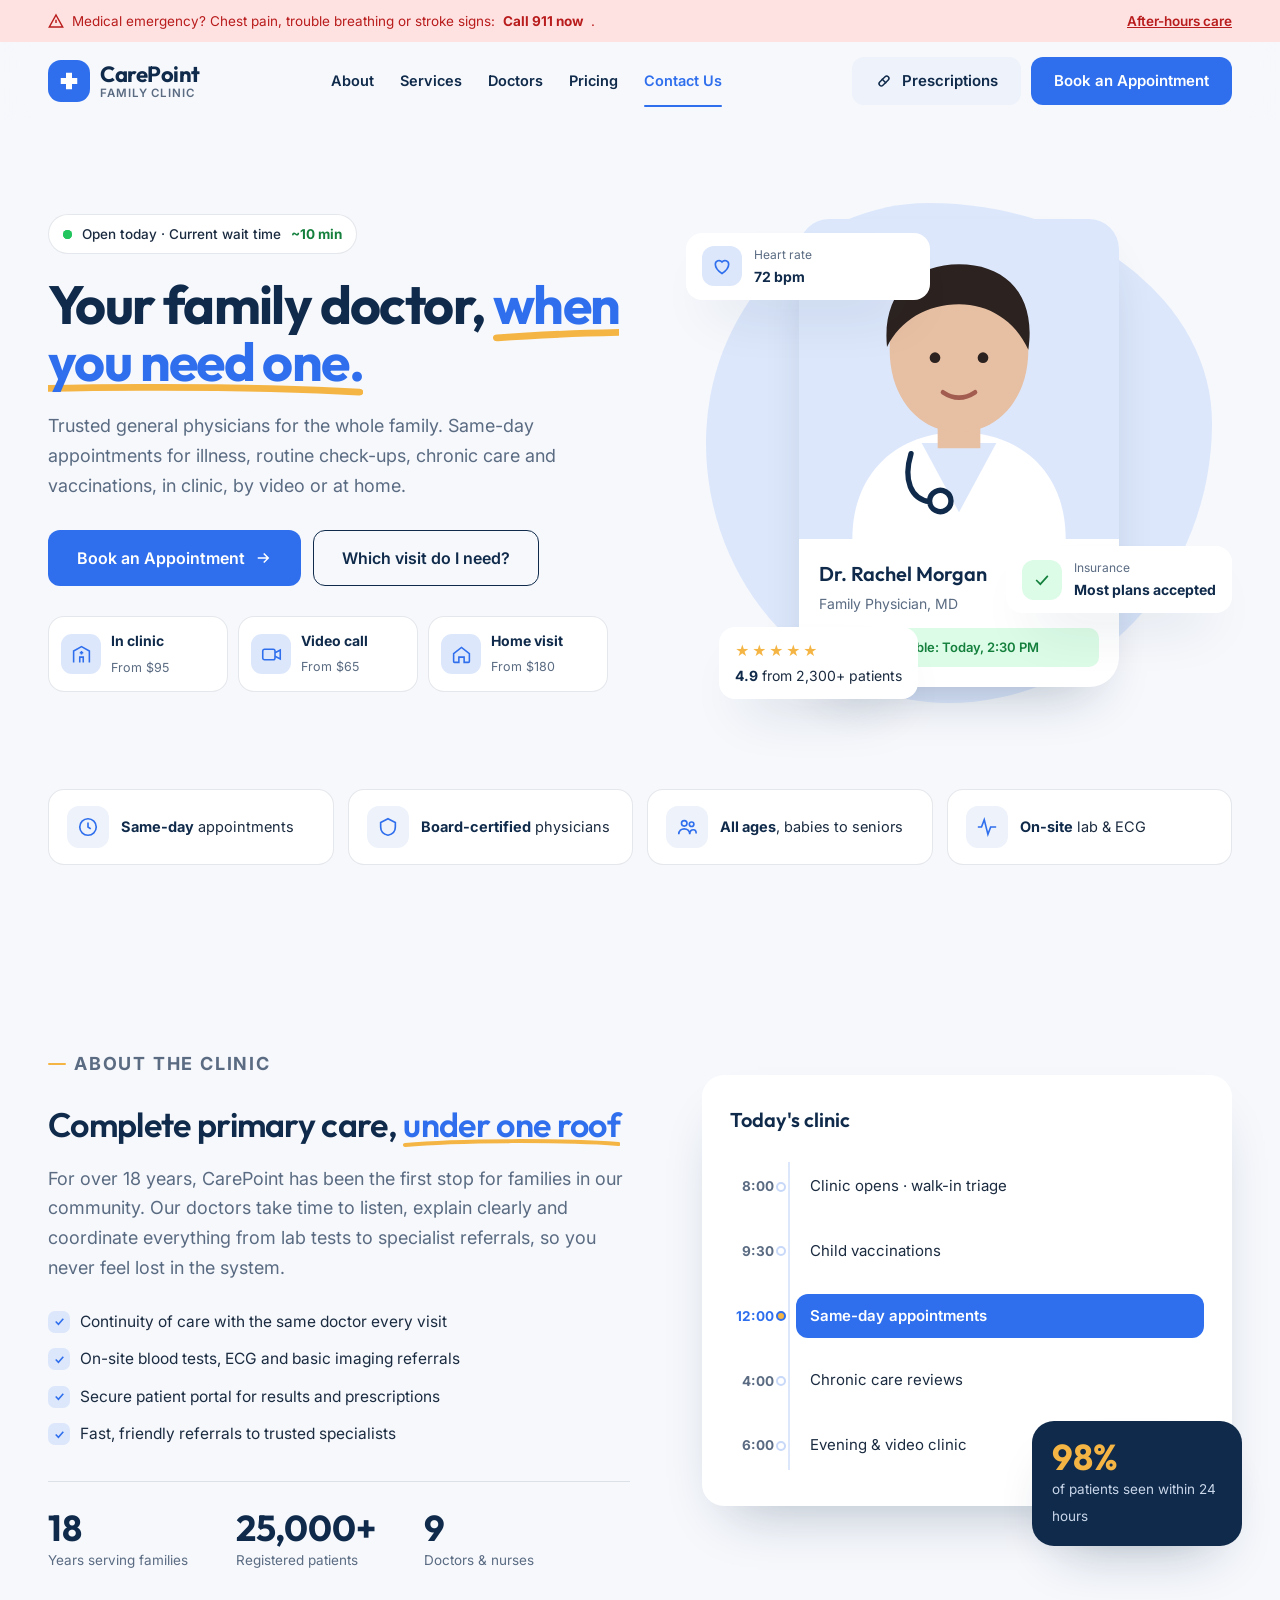
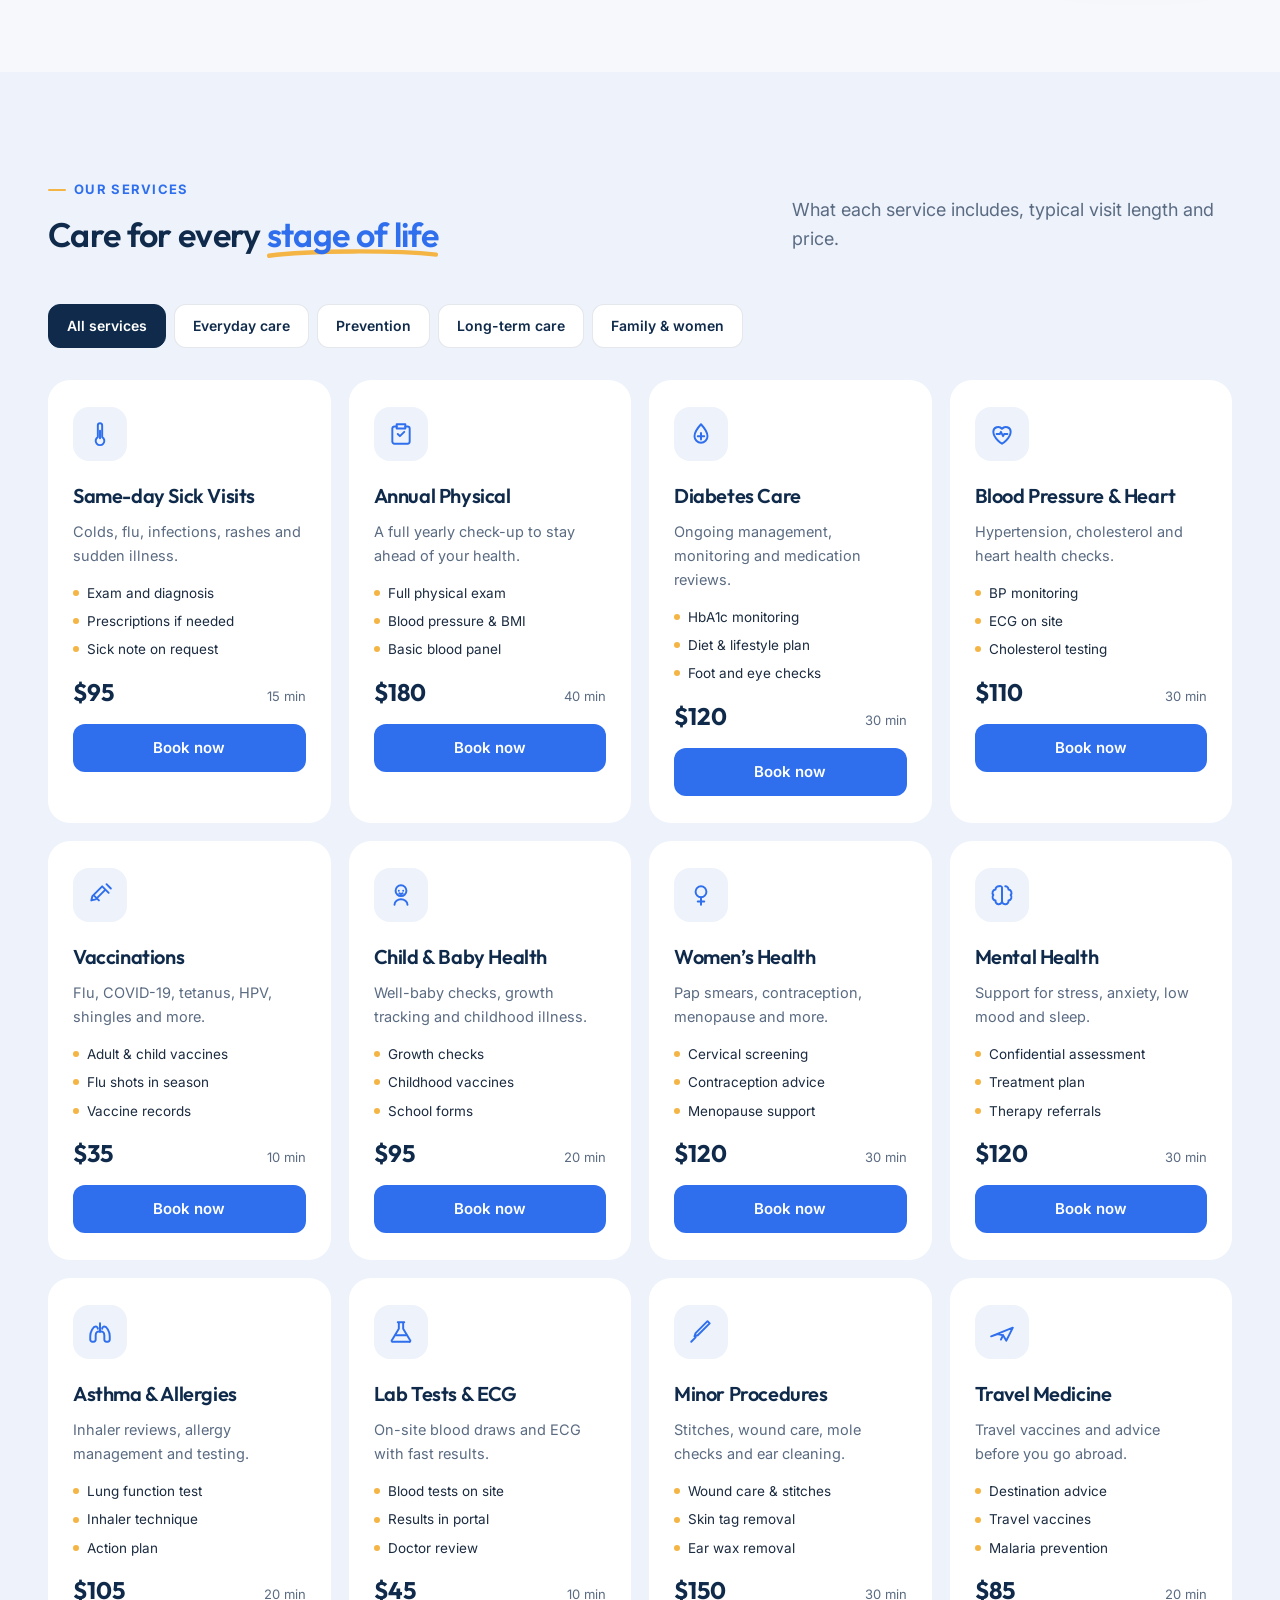
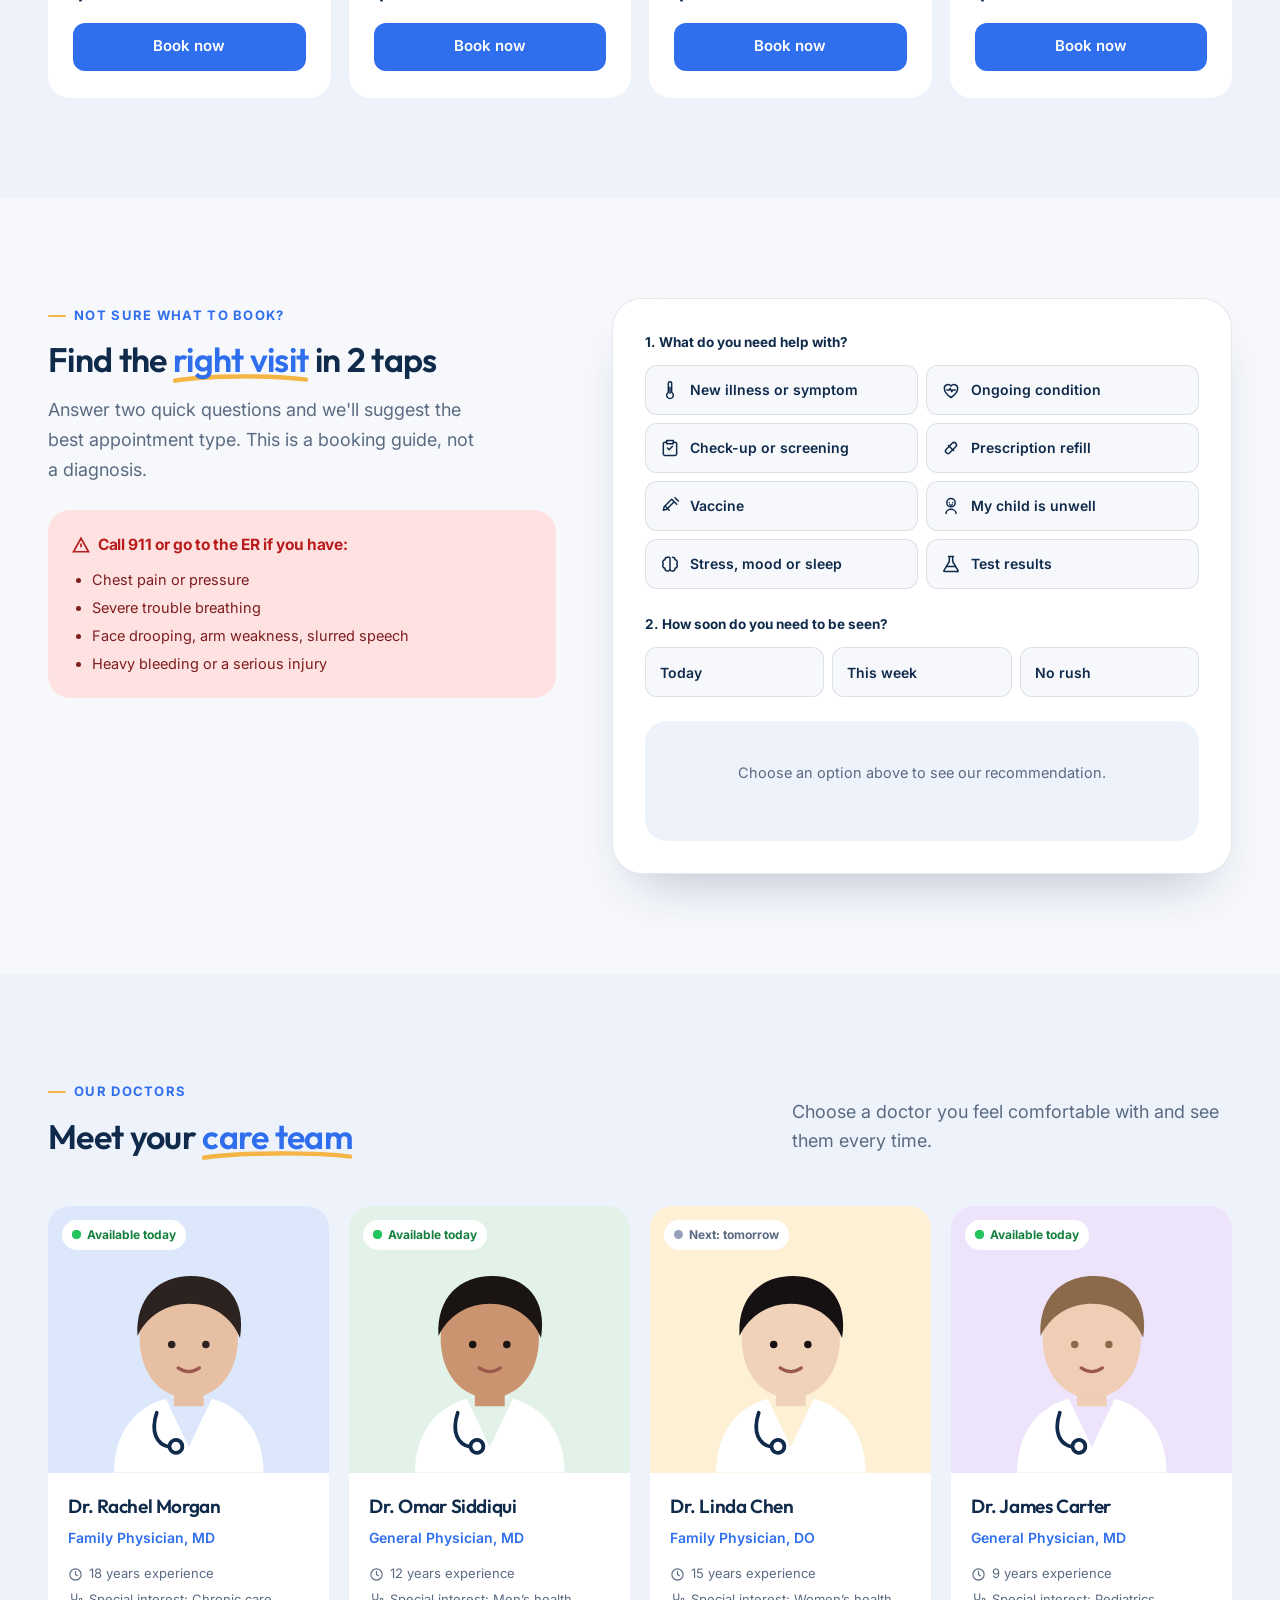
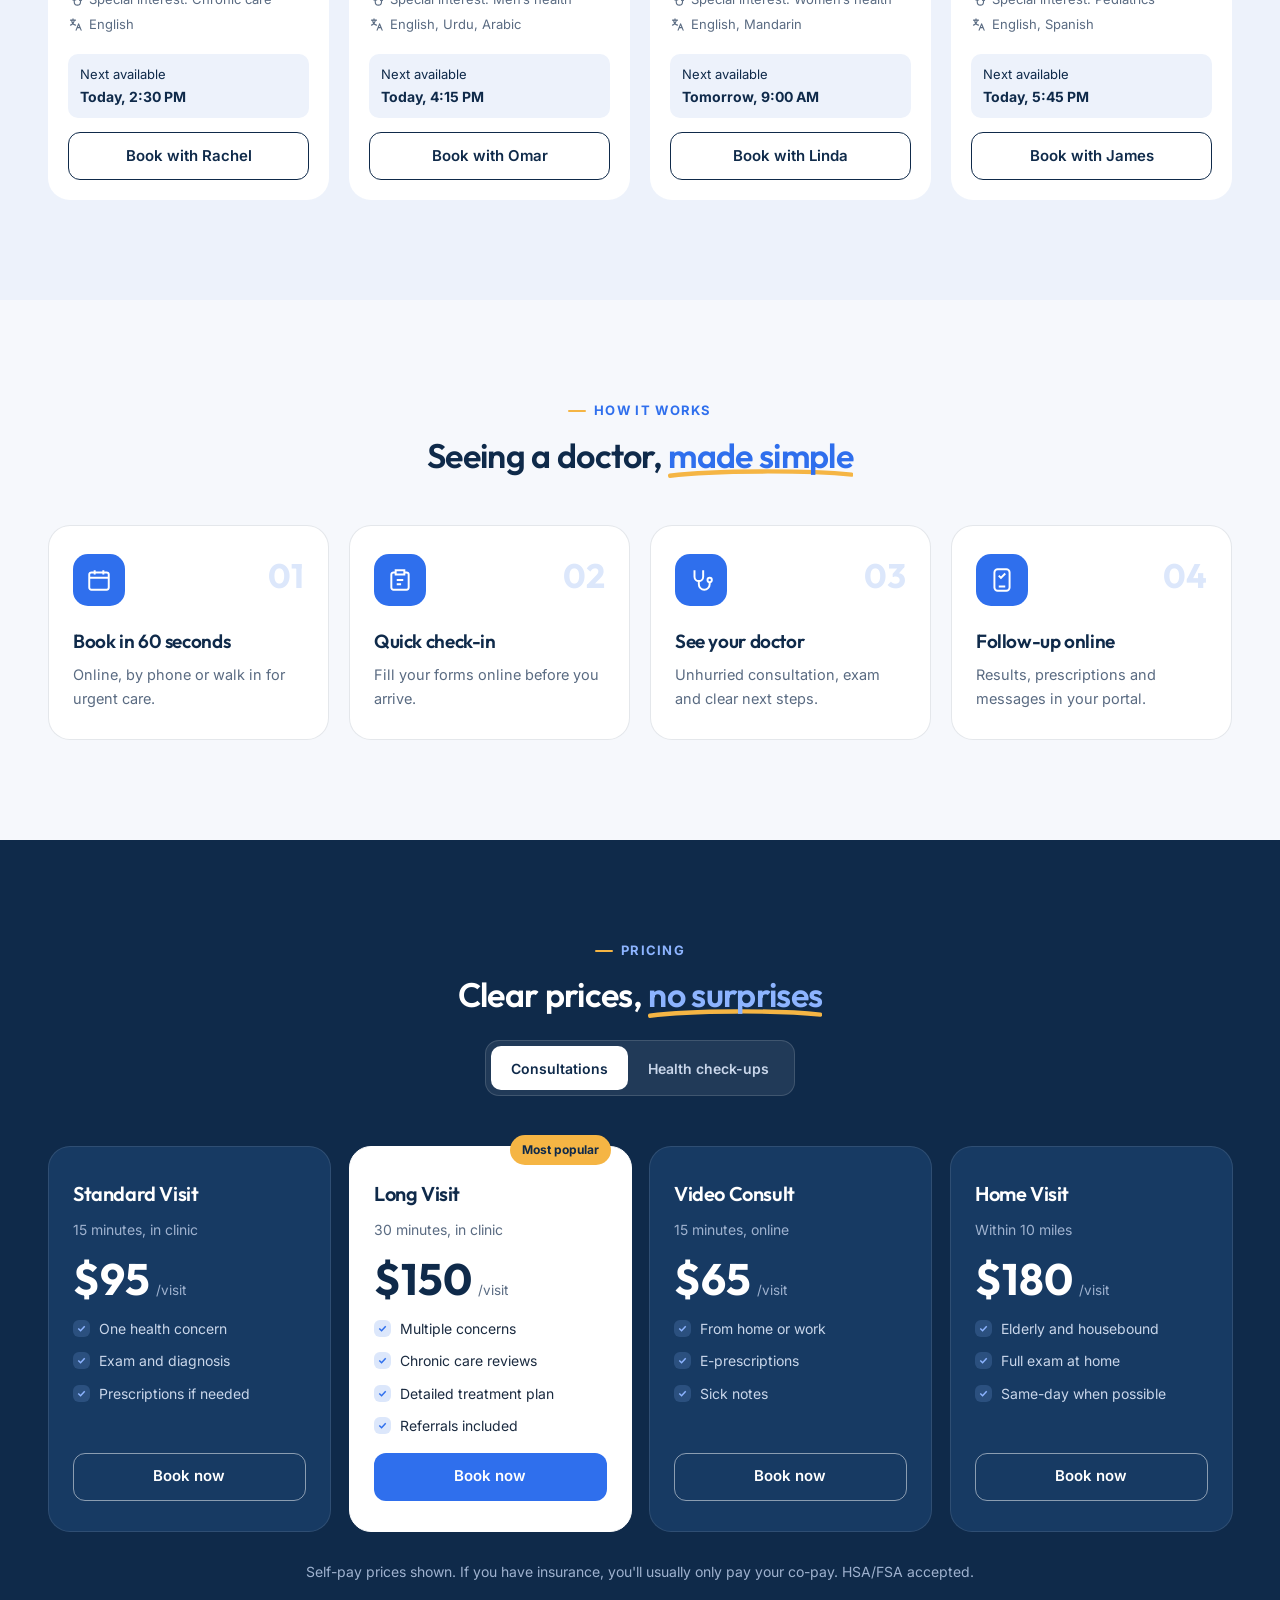
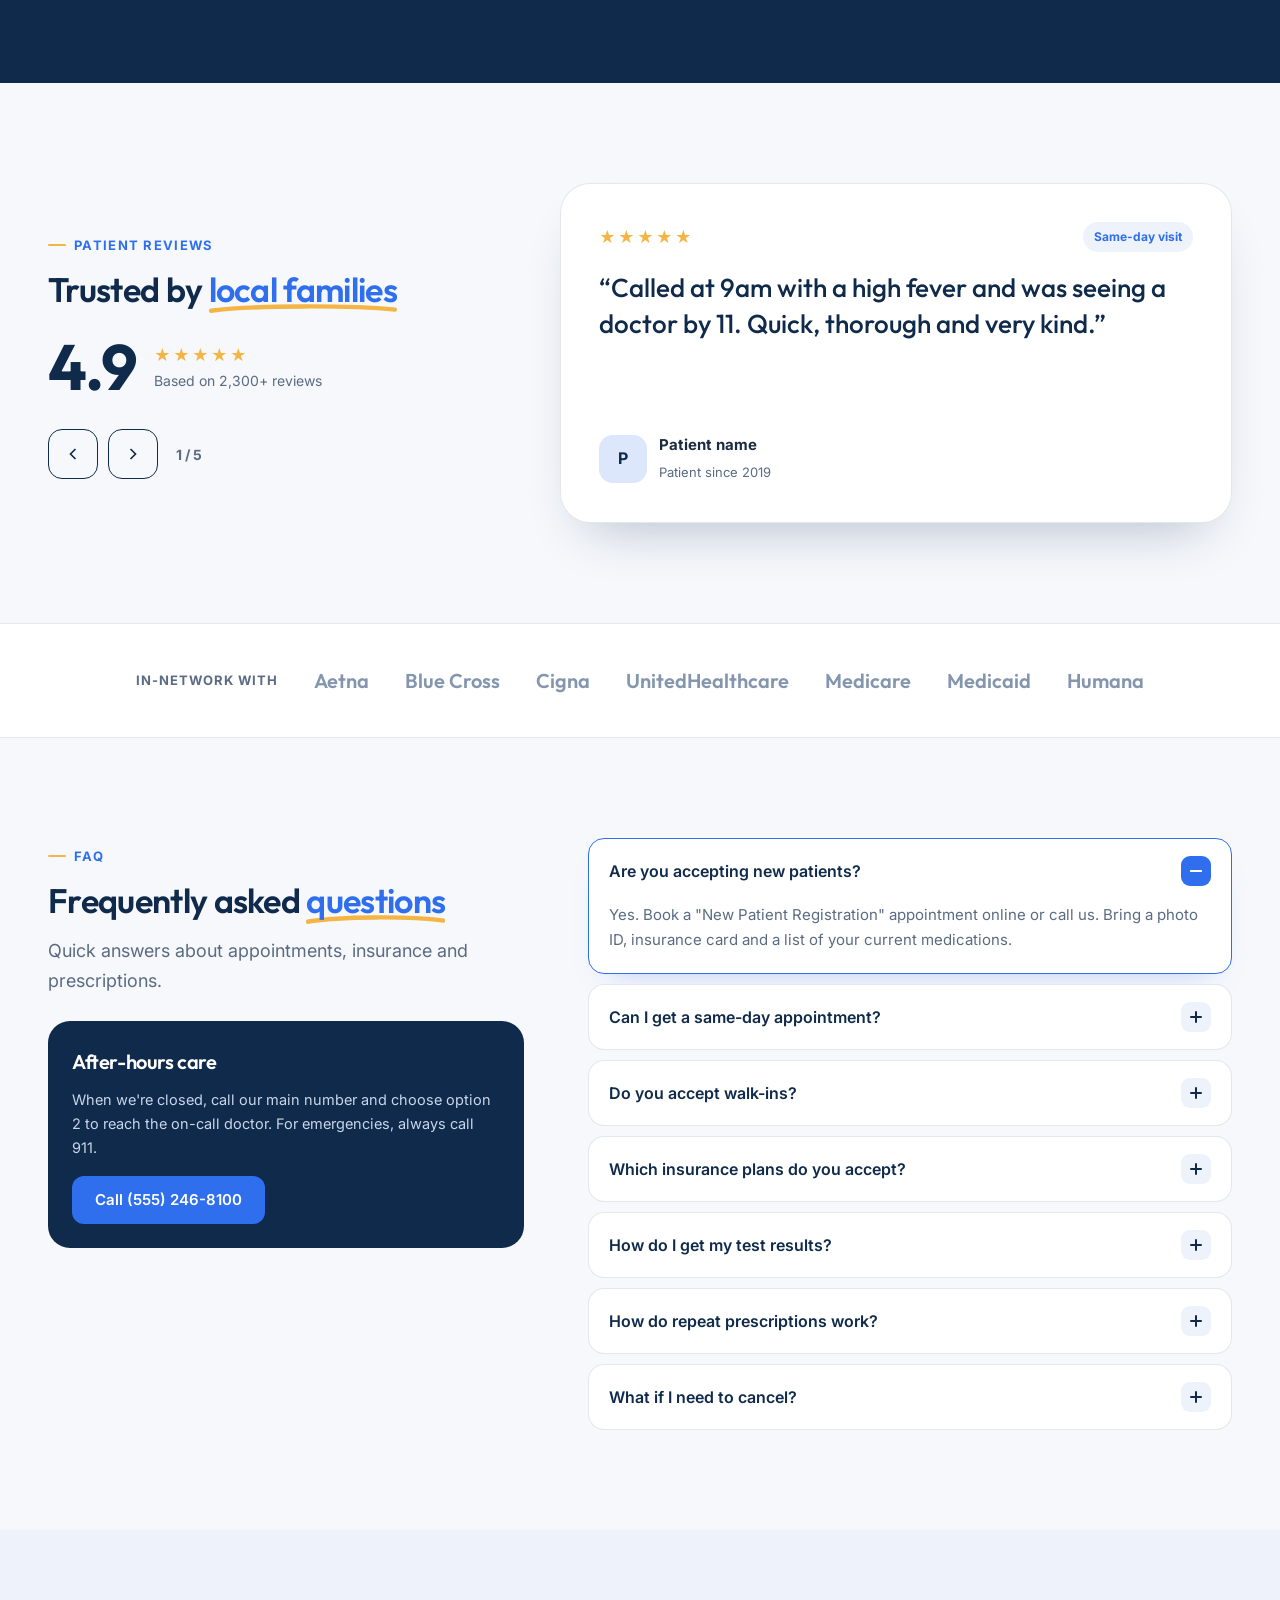
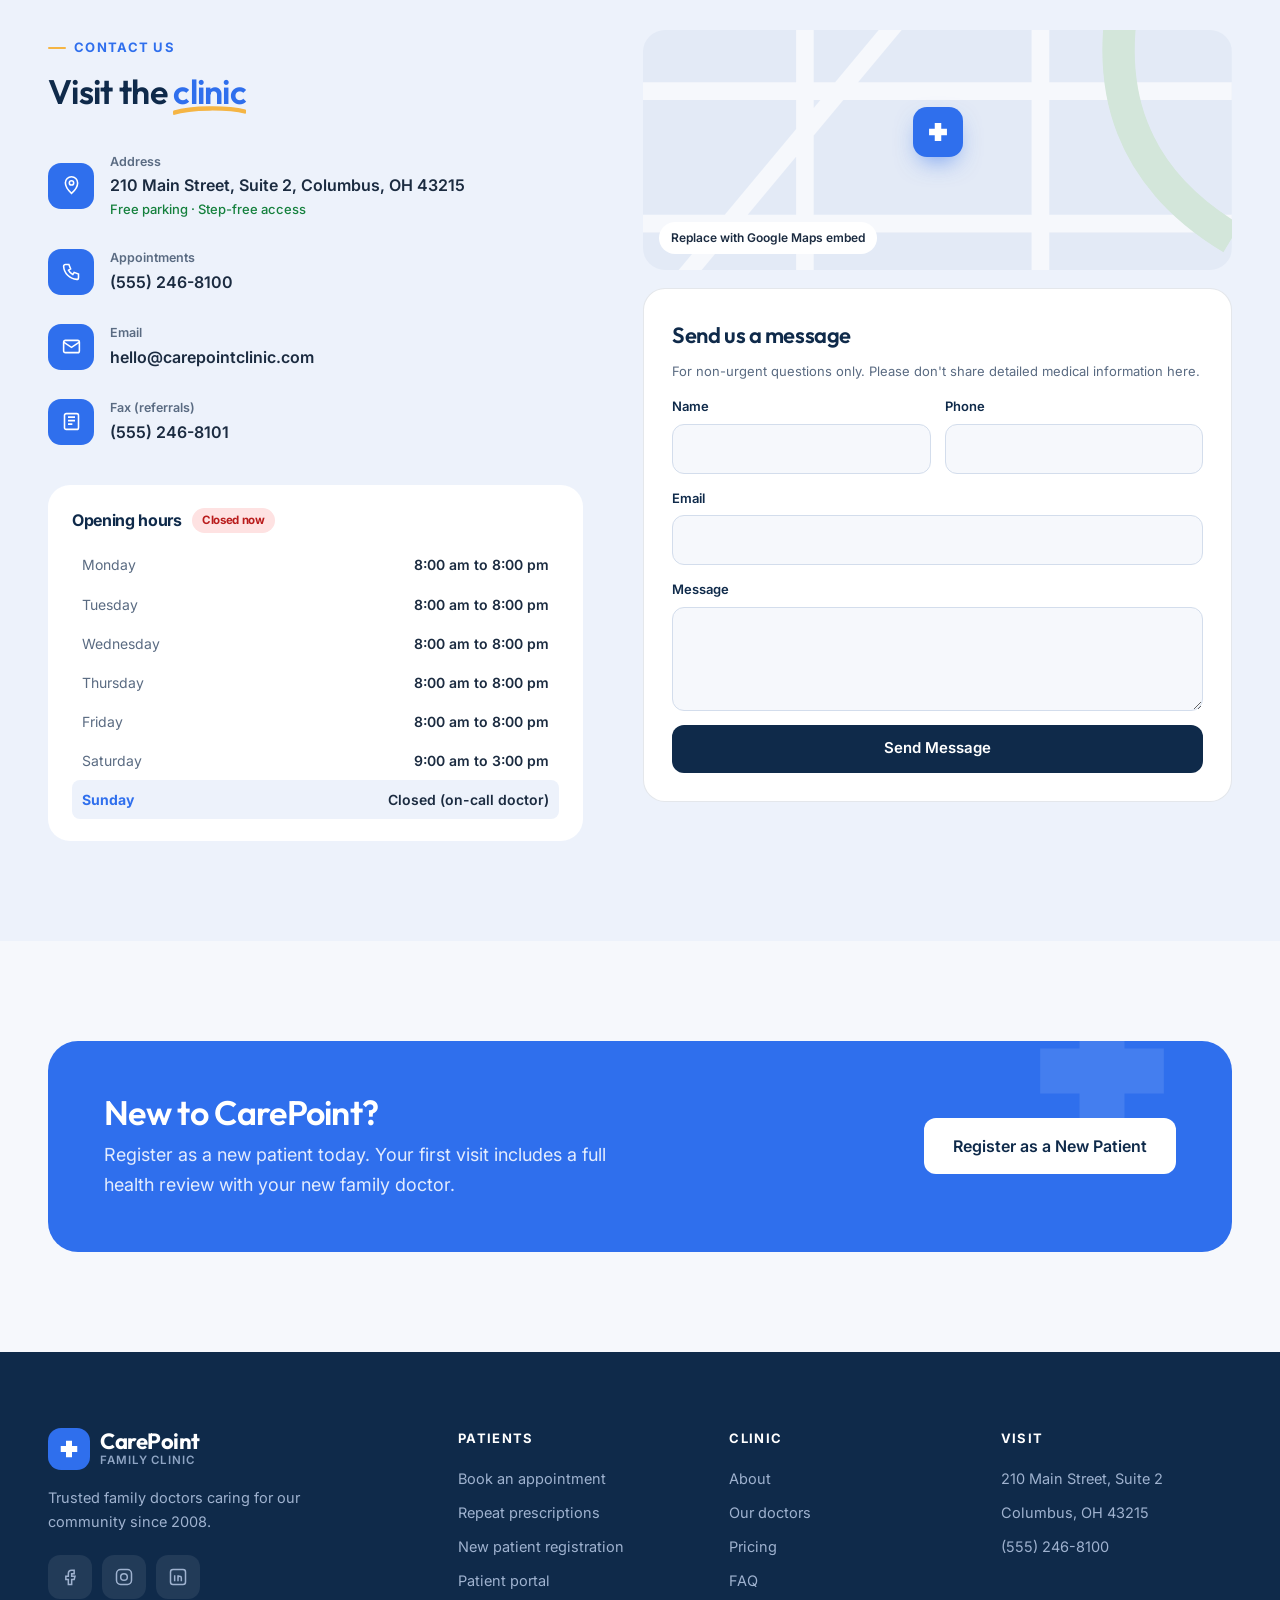
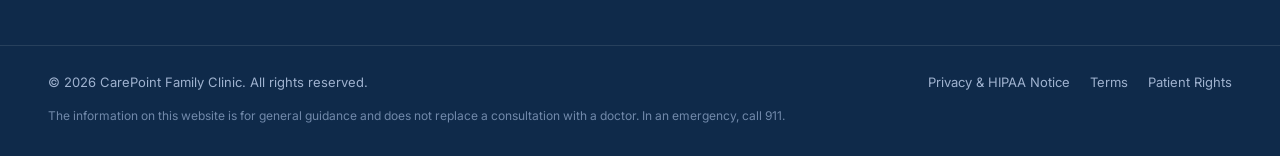
==== commit 4b0828ea: "One-line emergency bar, mobile card spacing" ====
--- a/general-physician/index.html
+++ b/general-physician/index.html
@@ -12,7 +12,7 @@
 <link rel="preconnect" href="https://fonts.googleapis.com">
 <link rel="preconnect" href="https://fonts.gstatic.com" crossorigin>
 <link href="https://fonts.googleapis.com/css2?family=Outfit:wght@500;600;700&family=Inter:wght@400;500;600;700&display=swap" rel="stylesheet">
-<link rel="stylesheet" href="style.css?v=1119g">
+<link rel="stylesheet" href="style.css?v=1119i">
 <script type="application/ld+json">
 {
   "@context": "https://schema.org",
@@ -33,7 +33,7 @@
 <!-- ===== EMERGENCY BAR ===== -->
 <div class="ebar" role="note">
   <div class="container ebar__inner">
-    <p><svg width="16" height="16" viewBox="0 0 24 24" fill="none" stroke="currentColor" stroke-width="2.2" aria-hidden="true"><path d="M12 3l10 18H2Z"/><path d="M12 10v5M12 18h.01"/></svg> Medical emergency? Chest pain, trouble breathing or stroke signs: <strong>call 911 now</strong>.</p>
+    <p><svg width="16" height="16" viewBox="0 0 24 24" fill="none" stroke="currentColor" stroke-width="2.2" aria-hidden="true"><path d="M12 3l10 18H2Z"/><path d="M12 10v5M12 18h.01"/></svg> <span class="eb-long">Medical emergency? Chest pain, trouble breathing or stroke signs: </span><span class="eb-short">Chest pain or stroke signs? </span><strong>Call 911 now</strong>.</p>
     <a href="#after-hours" class="ebar__link">After-hours care</a>
   </div>
 </div>
@@ -470,6 +470,6 @@
 </div>
 
 <div class="toast" id="toast" role="status" aria-live="polite"></div>
-<script src="script.js?v=1119g"></script>
+<script src="script.js?v=1119i"></script>
 </body>
 </html>
--- a/general-physician/style.css
+++ b/general-physician/style.css
@@ -795,3 +795,40 @@
   .about__nums{grid-template-columns:repeat(3,max-content)!important;column-gap:48px!important;justify-content:start}
   .about__nums strong{font-size:36px!important;white-space:nowrap}
 }
+
+/* ===== Mobile hero visual: compact ===== */
+@media (max-width:640px){
+  .hero__art,.chero__art{height:290px!important;margin-top:0!important}
+  .hero,.chero{padding-top:16px!important}
+  .fcard,.float-card,.hcard,.hbadge{transform:scale(.9);transform-origin:center}
+}
+@media (max-width:640px){.doc-card{width:min(200px,56%)!important}.doc-card__body{padding:12px 14px!important}.doc-card__body strong{font-size:16px!important}}
+
+/* ===== Emergency bar: one line on mobile ===== */
+.eb-short{display:none}
+@media (max-width:640px){
+  .ebar__inner{padding-block:9px!important}
+  .ebar p{display:flex!important;align-items:center;justify-content:center;gap:5px;white-space:nowrap;font-size:12.5px!important;line-height:1.3!important}
+  .ebar p strong{display:inline!important;margin:0!important}
+  .ebar p svg{flex:none;margin:0!important}
+  .eb-long{display:none}.eb-short{display:inline}
+}
+@media (max-width:359px){.ebar p{font-size:11.5px!important}}
+
+/* ===== Emergency bar: one line on mobile ===== */
+.eb-short{display:none}
+@media (max-width:640px){
+  .ebar__inner{min-height:0!important;padding-block:8px!important}
+  .ebar p{display:flex!important;align-items:center;justify-content:center;gap:6px;white-space:nowrap;font-size:13px!important}
+  .ebar p strong{display:inline!important;margin:0!important}
+  .eb-long{display:none}.eb-short{display:inline}
+}
+
+/* ===== Mobile spacing: cards never touch ===== */
+@media (max-width:640px){
+  .sgrid,.scards,.grid,.docs,.plans,.tiers,.tests,.team,.members,.products,.services,.reviews-grid,.journey,.process,.trust,.how__grid,.pricing,.steps-grid,.about__points,.feat,.feats,.cards{gap:16px!important}
+  .trust{display:grid!important;grid-template-columns:1fr!important}
+  .head + *{margin-top:0}
+  .reveal + .reveal{margin-top:0}
+}
+@media (max-width:640px){.ebar p{font-size:12px!important;gap:5px!important}.ebar__inner{padding-inline:12px!important}}
